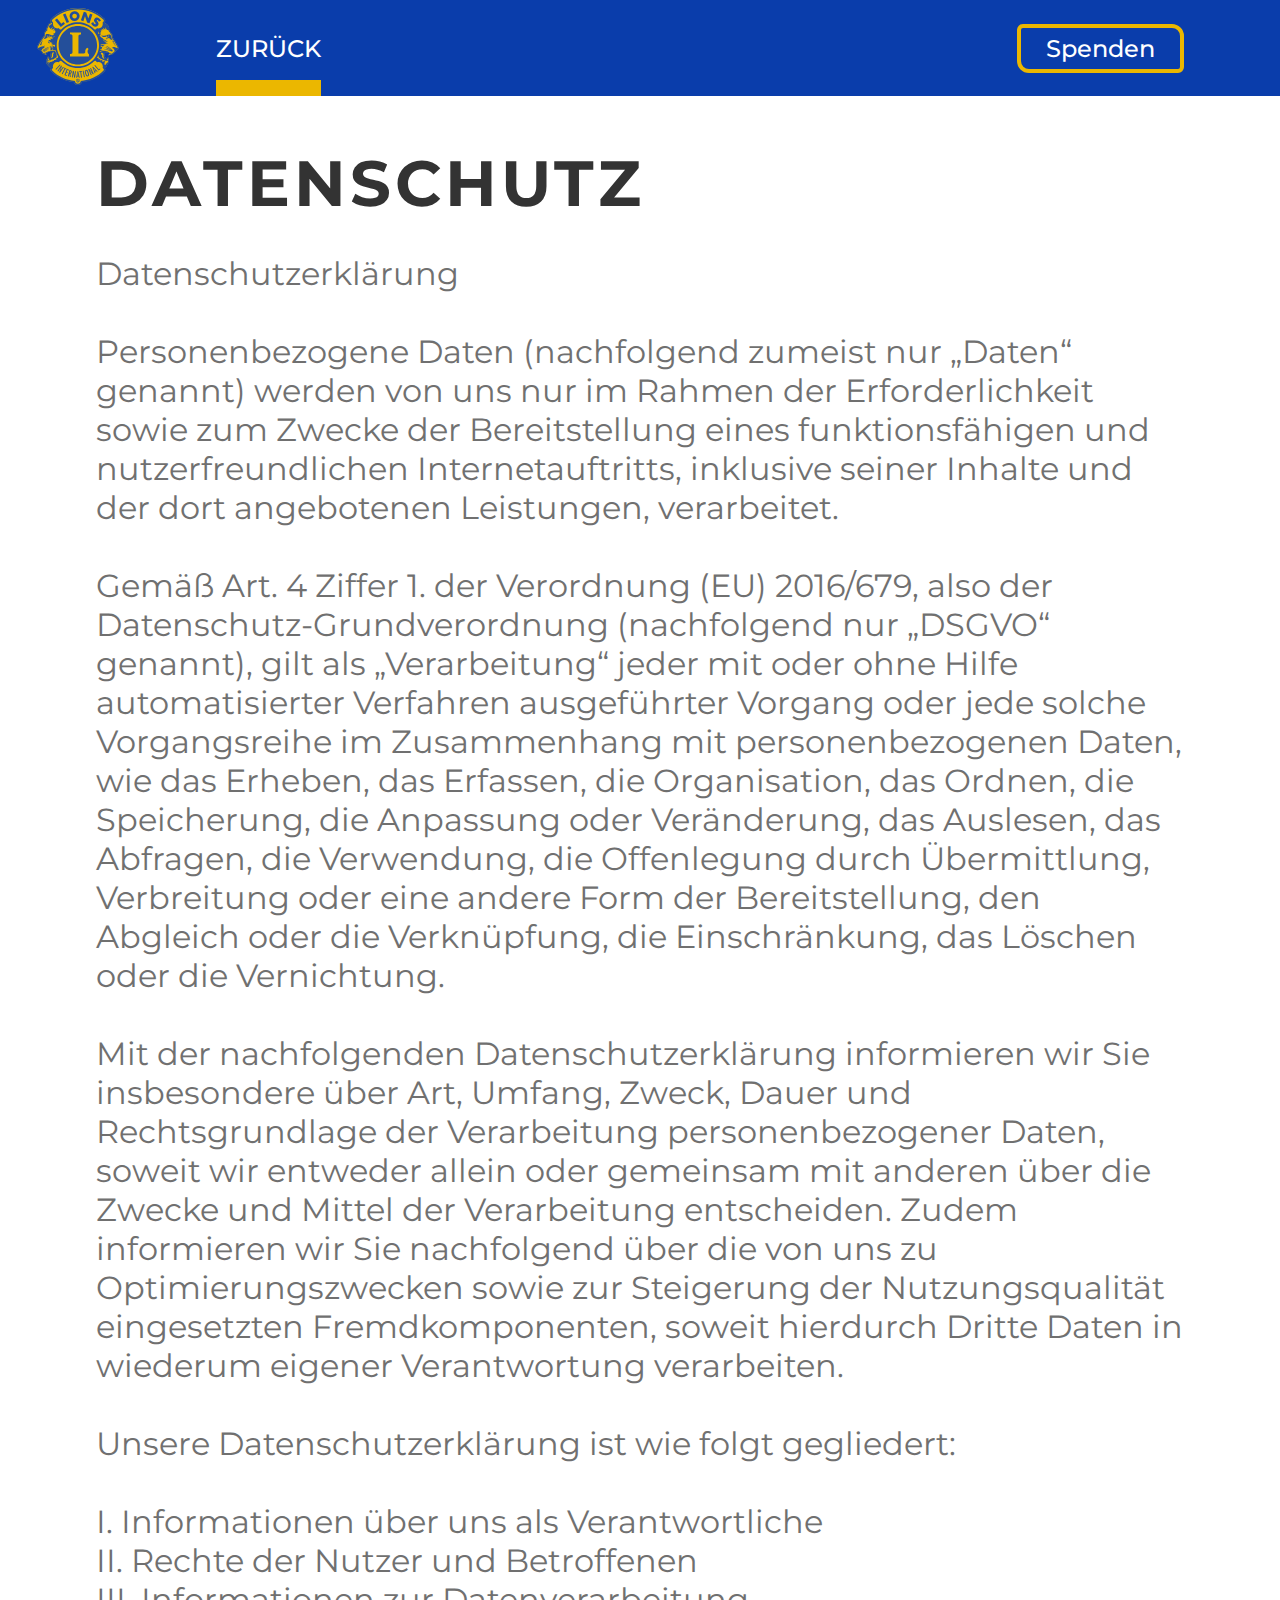
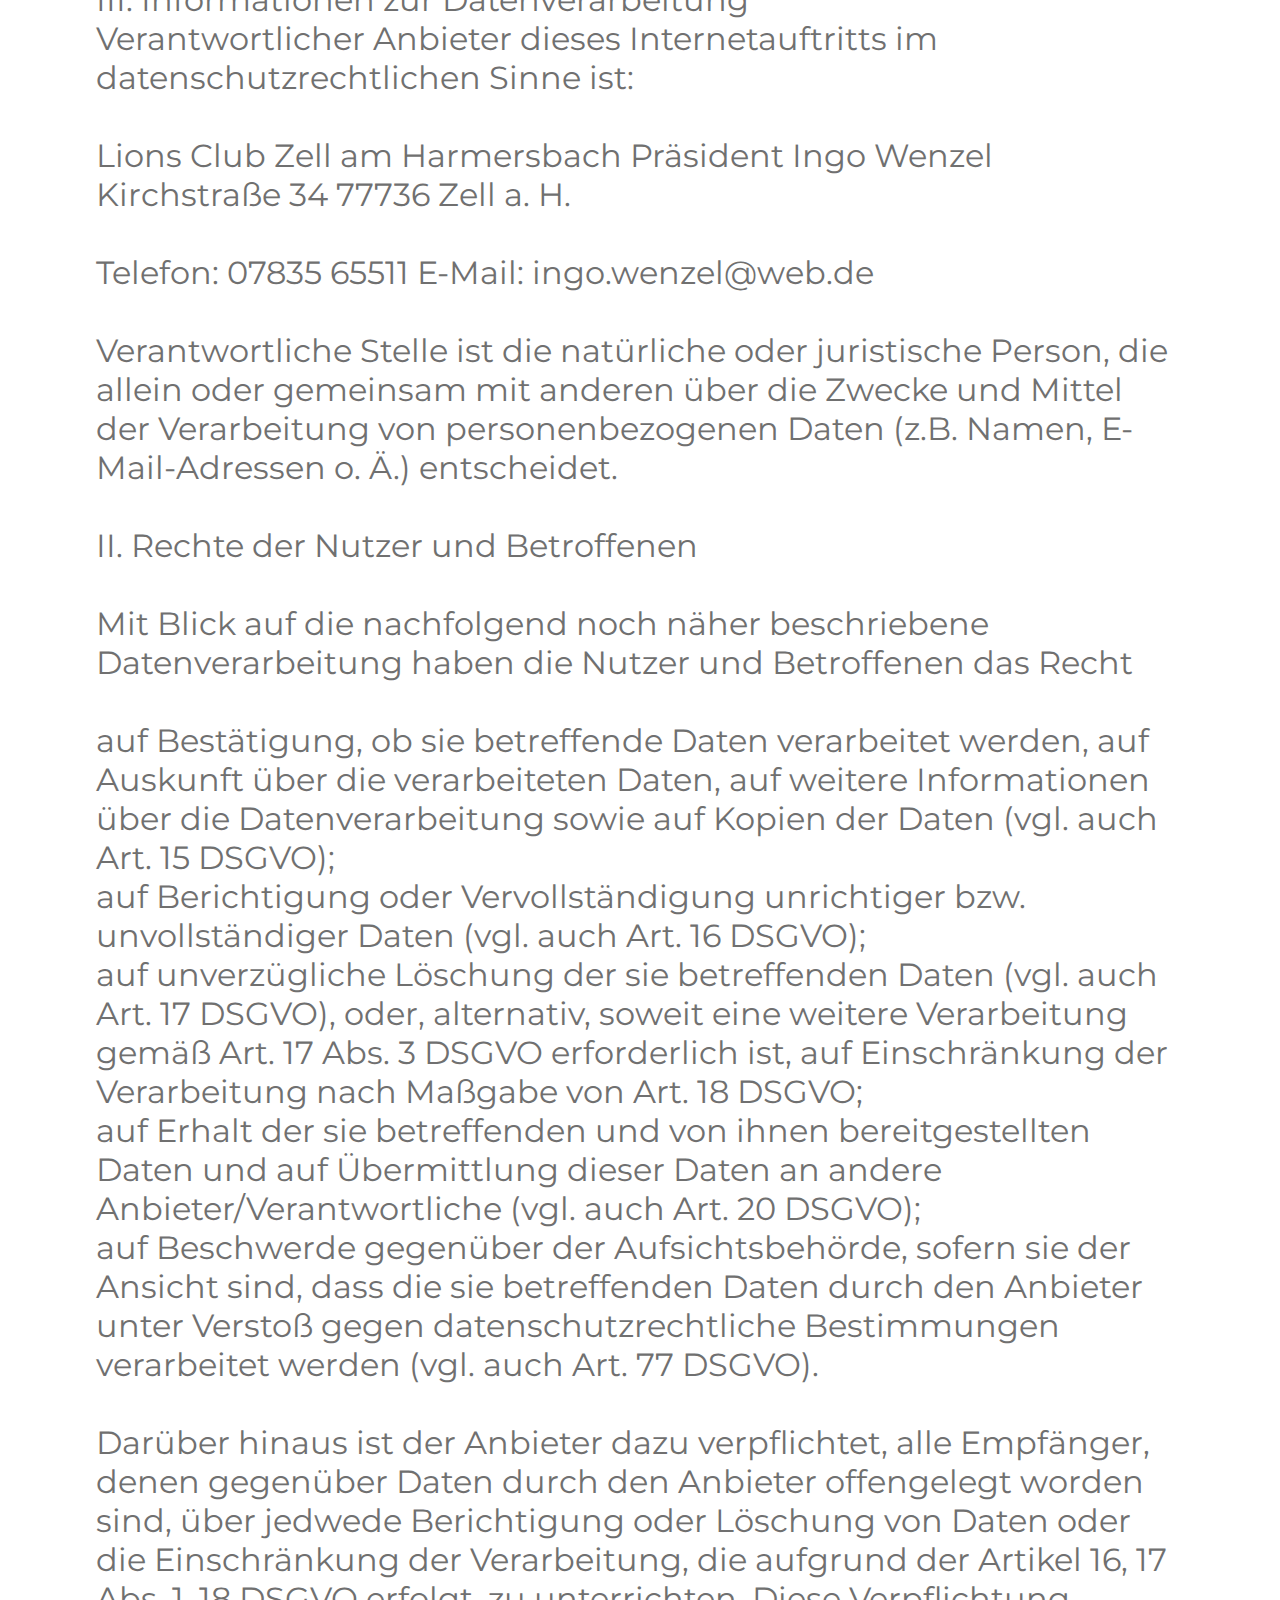
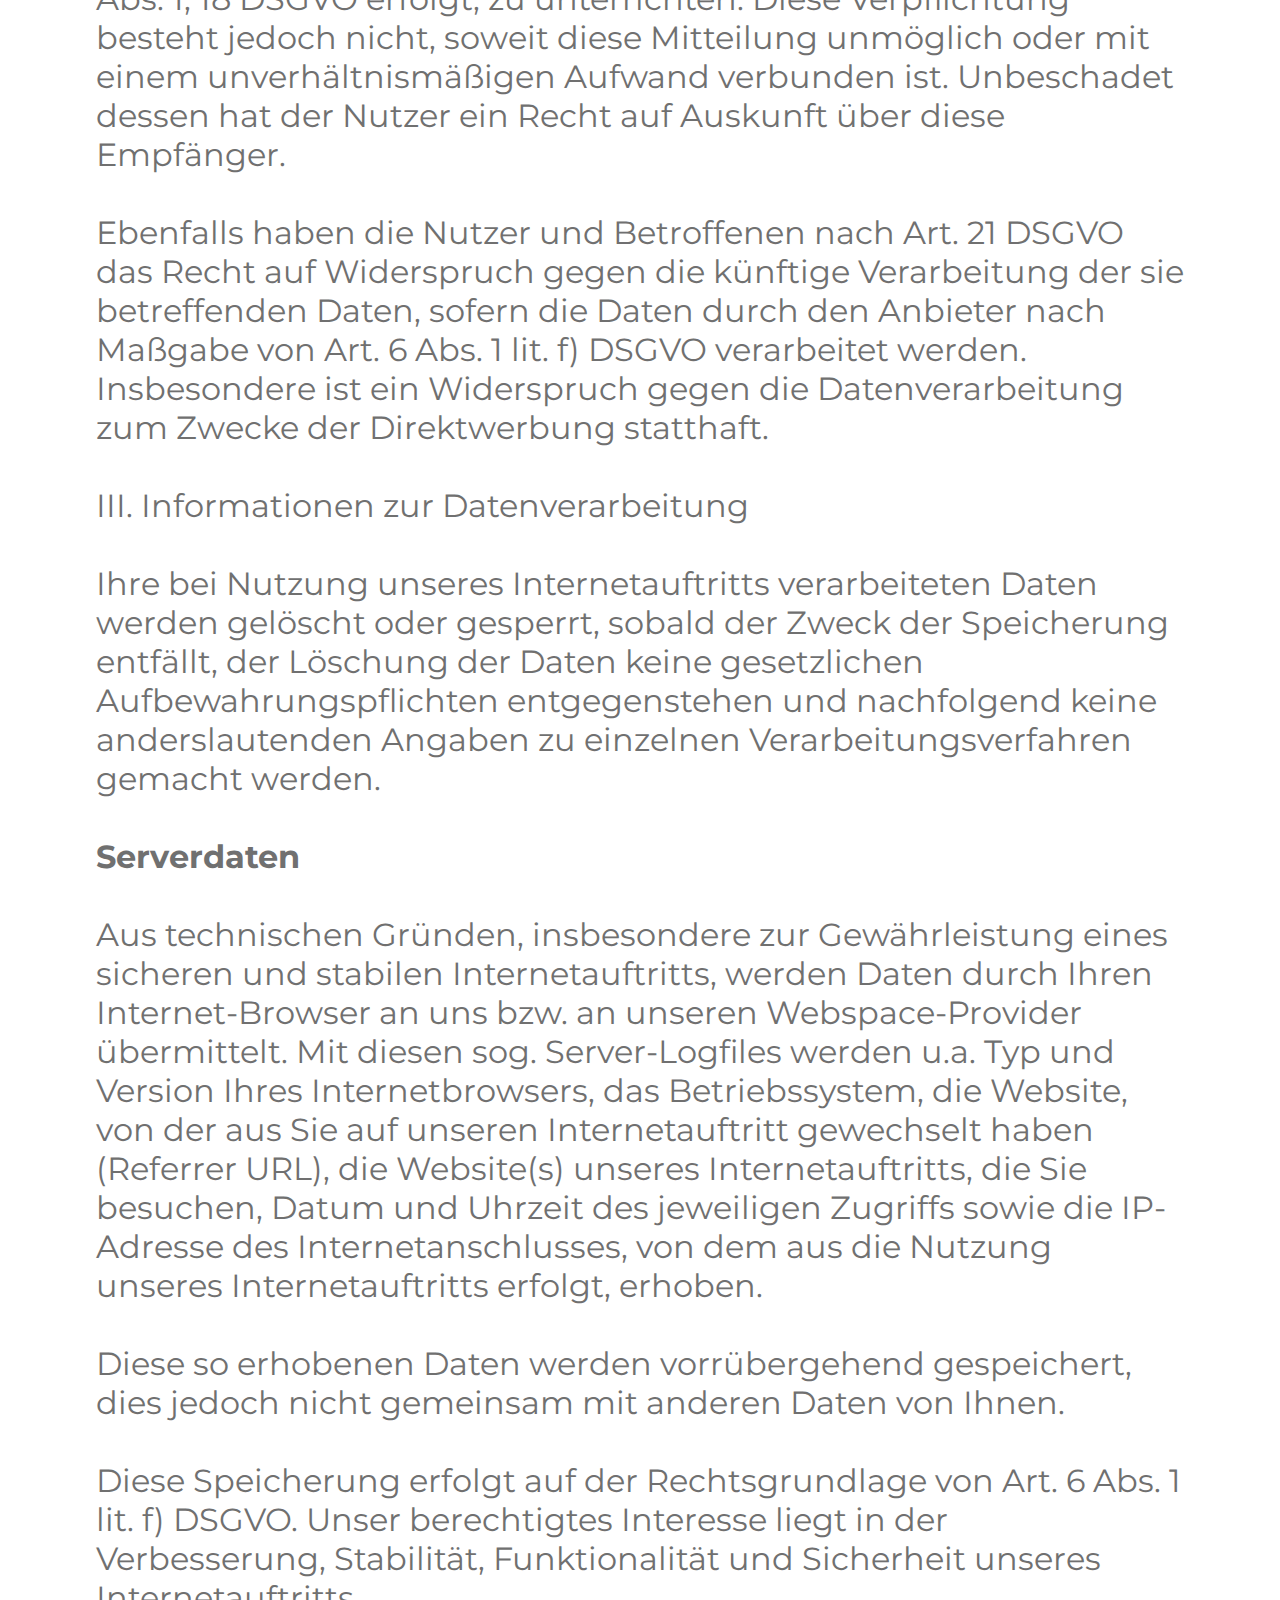
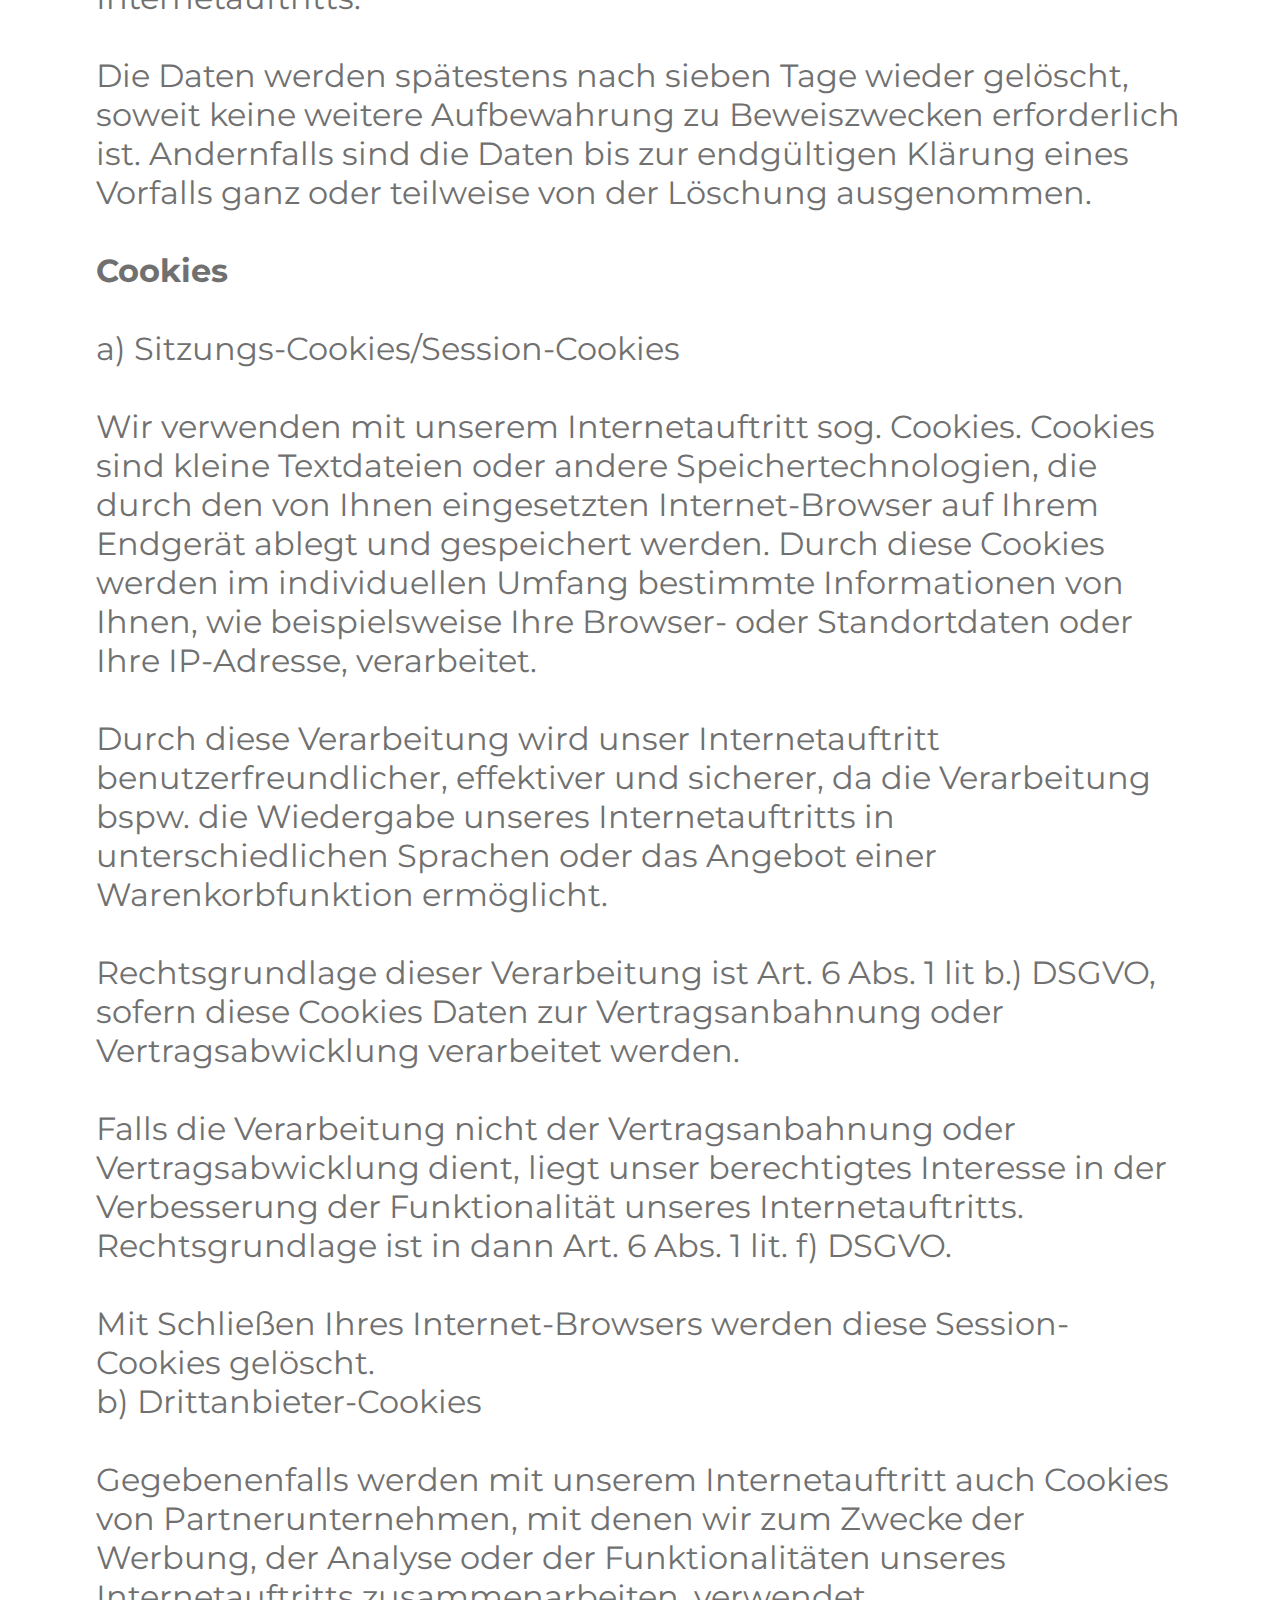
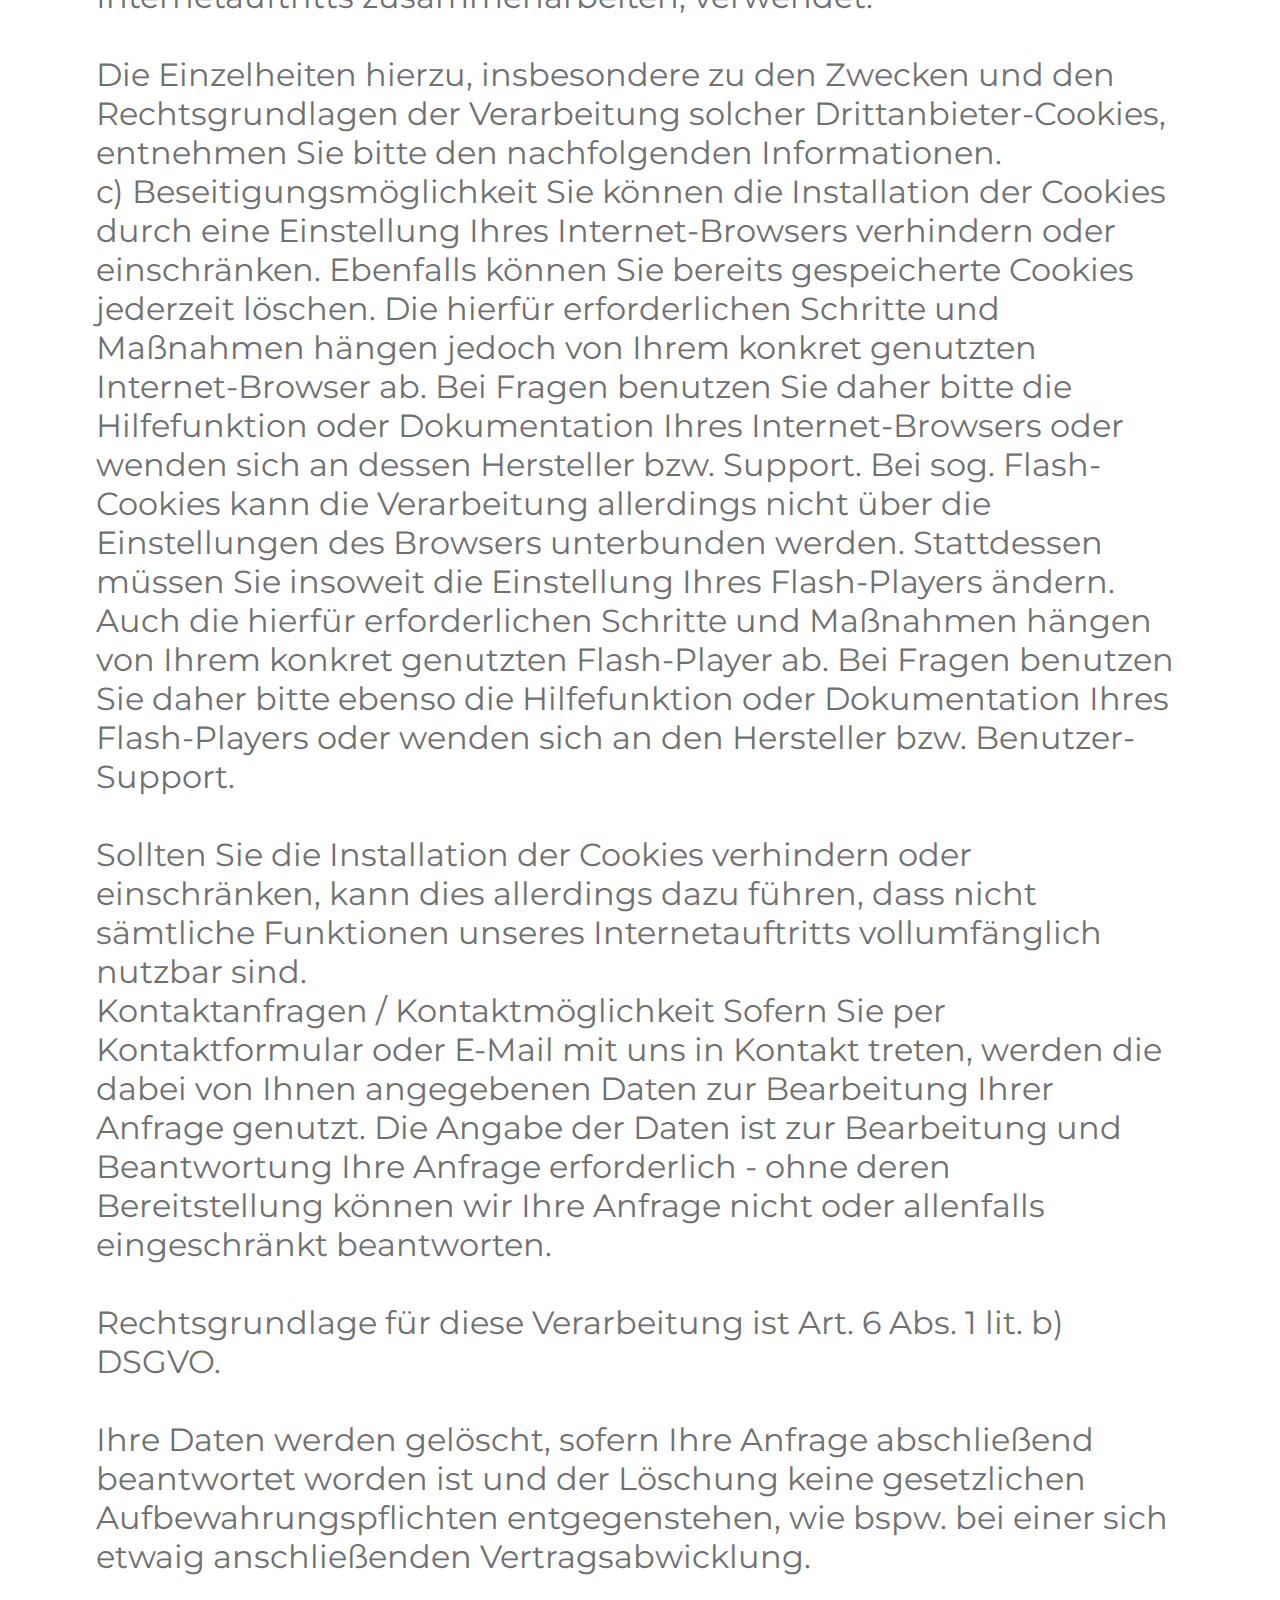
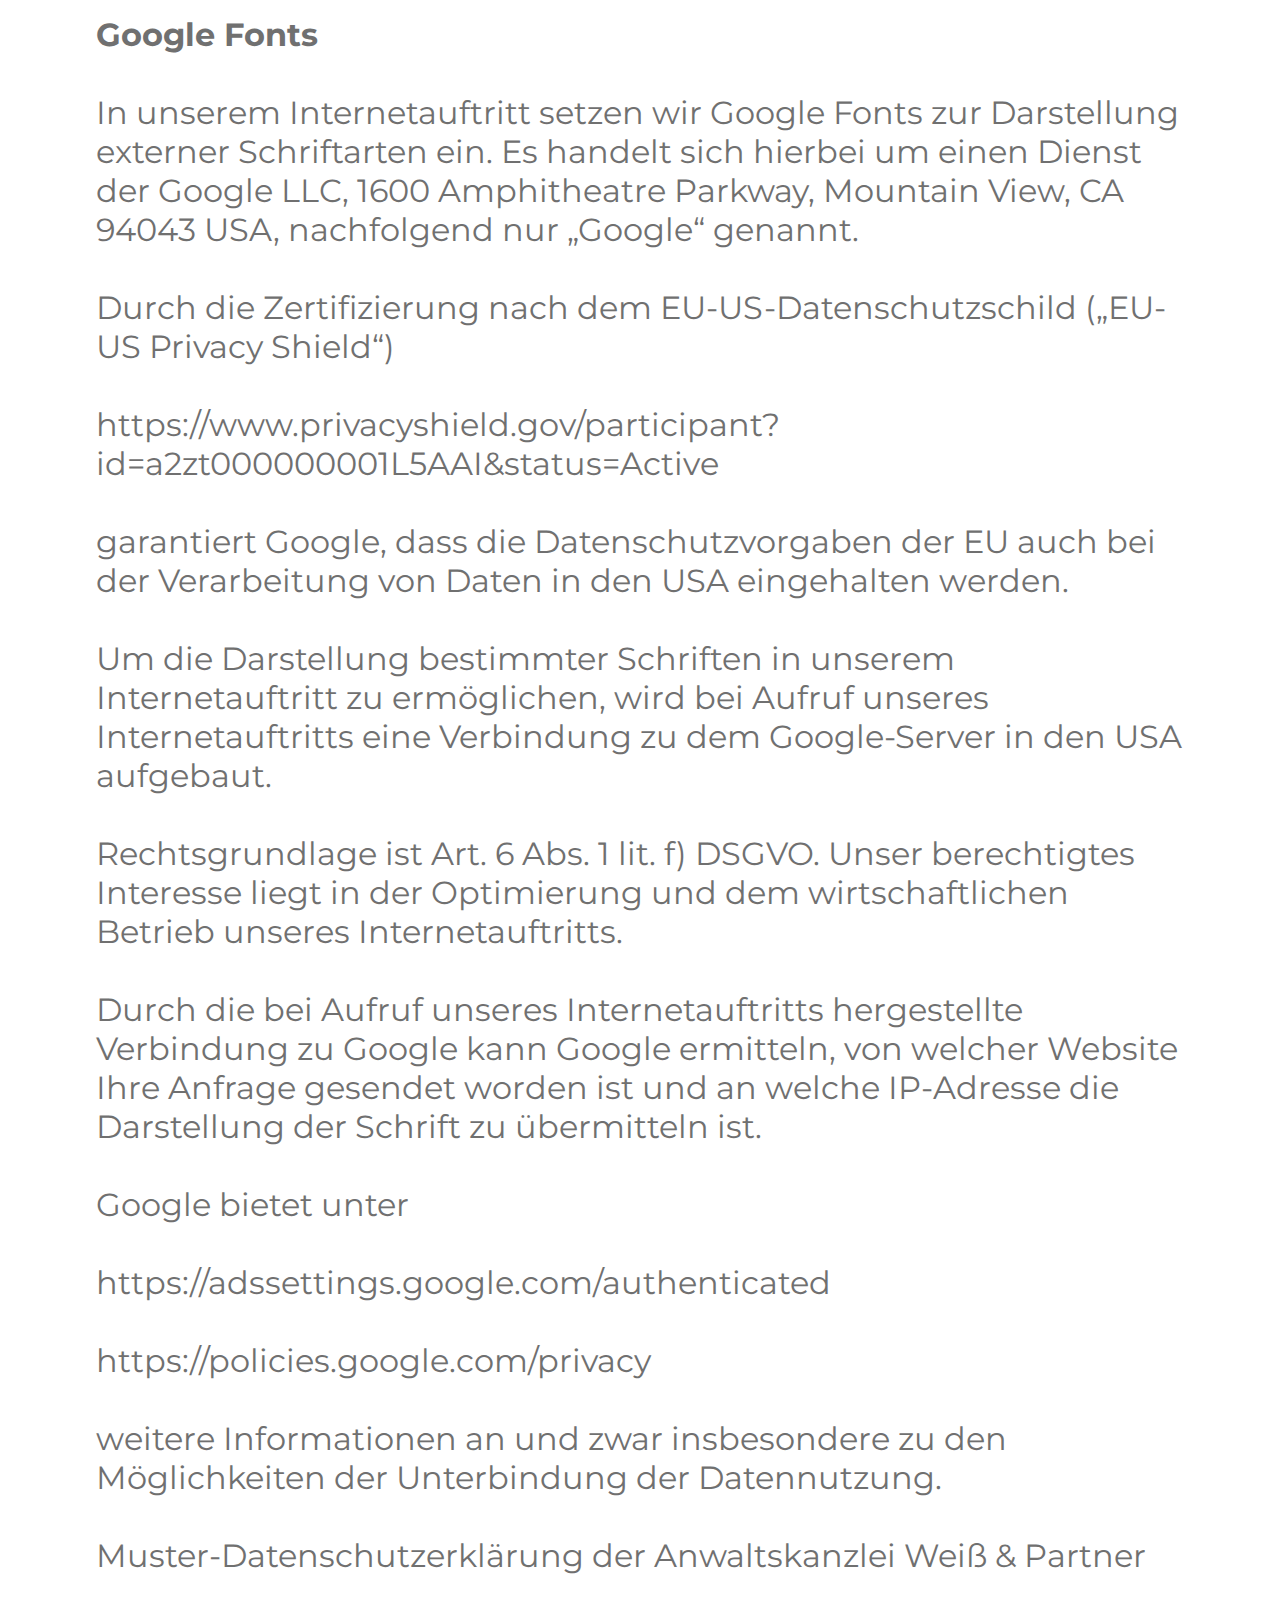
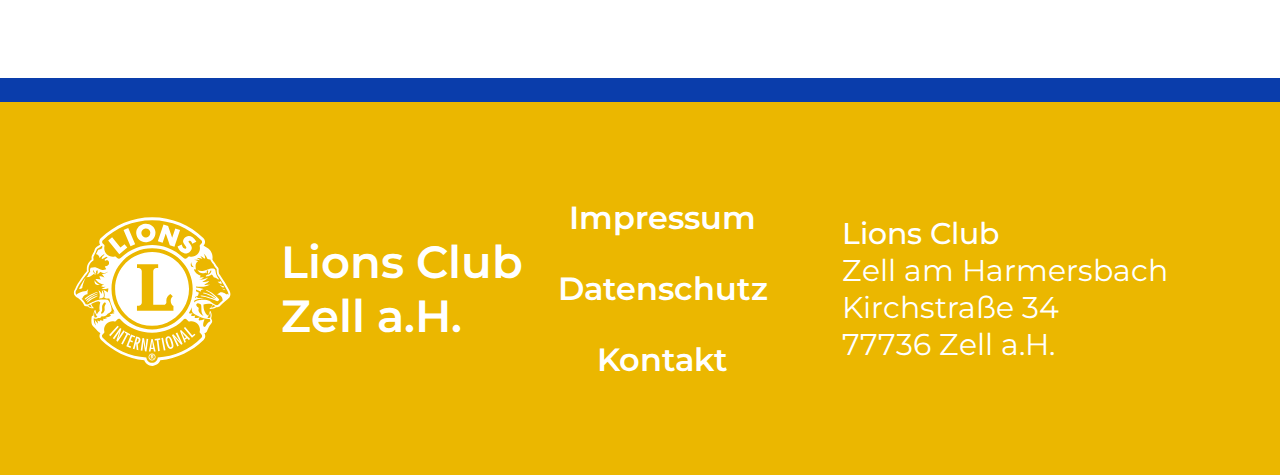
==== datenschutz.html @ 6a43a48b "Add files via upload" ====
<!DOCTYPE html>
<html lang="de">
<head>
    <meta charset="UTF-8">
    <meta http-equiv="X-UA-Compatible" content="IE=edge">
    <meta name="viewport" content="width=device-width, initial-scale=1.0">
    <meta name="description" content="Inhalt der Seite"/>
    <meta name="keywords" content="Stichwort 1, Stichwort 2, Stichwort 3"/>
    <meta name="robots" content="index"/>
    <meta name="robots" content="follow"/>
    <meta name="author" content="Maik Gebele"/>
    <link rel="preconnect" href="https://fonts.googleapis.com">
    <link rel="preconnect" href="https://fonts.gstatic.com" crossorigin>
    <link href="https://fonts.googleapis.com/css2?family=Montserrat:ital,wght@0,100;0,200;0,300;0,400;0,500;0,600;0,700;0,800;0,900;1,100;1,200;1,300;1,400;1,500;1,600;1,700;1,800;1,900&display=swap" rel="stylesheet">
    <title>Lions Club Zell a.H</title>
    <link rel="stylesheet" href="css/style.css">
    <script src="https://ajax.googleapis.com/ajax/libs/jquery/3.6.0/jquery.min.js"></script>
</head>
<body>
    <section>
        <header class="bg_nav">
            <nav class="container navigation">
                <div class="flex_menu" id="mainNav">
                <a class="logo" href="/index.html">
                    <img src="img/lionlogo_2c.svg" alt='Logo "Lionsclub"'>
                </a>
                <a class="nav_main first-nav active" id="eins" href="/index.html">Zurück</a>
                </div>
                <div class="flex_menu">
                <a class="nav_aside" href="/spenden.html">Spenden</a>
                </div>       
            </nav>
    </header>
    <div class="c-mover"></div>
    <main>
        <div class="content-container">
            <h1 class="content_heading-out">Datenschutz</h1>
            <p class="content_text-out">
                Datenschutzerklärung<br><br>

                Personenbezogene Daten (nachfolgend zumeist nur „Daten“ genannt) werden von uns nur im Rahmen der Erforderlichkeit sowie zum Zwecke der Bereitstellung eines funktionsfähigen und nutzerfreundlichen Internetauftritts, inklusive seiner Inhalte und der dort angebotenen Leistungen, verarbeitet.<br><br>
                
                Gemäß Art. 4 Ziffer 1. der Verordnung (EU) 2016/679, also der Datenschutz-Grundverordnung (nachfolgend nur „DSGVO“ genannt), gilt als „Verarbeitung“ jeder mit oder ohne Hilfe automatisierter Verfahren ausgeführter Vorgang oder jede solche Vorgangsreihe im Zusammenhang mit personenbezogenen Daten, wie das Erheben, das Erfassen, die Organisation, das Ordnen, die Speicherung, die Anpassung oder Veränderung, das Auslesen, das Abfragen, die Verwendung, die Offenlegung durch Übermittlung, Verbreitung oder eine andere Form der Bereitstellung, den Abgleich oder die Verknüpfung, die Einschränkung, das Löschen oder die Vernichtung.<br><br>
                
                Mit der nachfolgenden Datenschutzerklärung informieren wir Sie insbesondere über Art, Umfang, Zweck, Dauer und Rechtsgrundlage der Verarbeitung personenbezogener Daten, soweit wir entweder allein oder gemeinsam mit anderen über die Zwecke und Mittel der Verarbeitung entscheiden. Zudem informieren wir Sie nachfolgend über die von uns zu Optimierungszwecken sowie zur Steigerung der Nutzungsqualität eingesetzten Fremdkomponenten, soweit hierdurch Dritte Daten in wiederum eigener Verantwortung verarbeiten.<br><br>
                
                Unsere Datenschutzerklärung ist wie folgt gegliedert:<br><br>
                
                I. Informationen über uns als Verantwortliche<br>
                II. Rechte der Nutzer und Betroffenen<br>
                III. Informationen zur Datenverarbeitung<br>
                
                Verantwortlicher Anbieter dieses Internetauftritts im datenschutzrechtlichen Sinne ist:<br><br>
                
                Lions Club Zell am Harmersbach
                Präsident Ingo Wenzel
                Kirchstraße 34
                77736 Zell a. H.<br><br>
                
                Telefon: 07835 65511
                E-Mail: ingo.wenzel@web.de<br><br>
                
                Verantwortliche Stelle ist die natürliche oder juristische Person, die allein oder gemeinsam mit anderen über die Zwecke und Mittel der Verarbeitung von personenbezogenen Daten (z.B. Namen, E-Mail-Adressen o. Ä.) entscheidet.<br><br>
                
                 
                II. Rechte der Nutzer und Betroffenen<br><br>
                
                Mit Blick auf die nachfolgend noch näher beschriebene Datenverarbeitung haben die Nutzer und Betroffenen das Recht<br><br>
                
                    auf Bestätigung, ob sie betreffende Daten verarbeitet werden, auf Auskunft über die verarbeiteten Daten, auf weitere Informationen über die Datenverarbeitung sowie auf Kopien der Daten (vgl. auch Art. 15 DSGVO);<br>
                    auf Berichtigung oder Vervollständigung unrichtiger bzw. unvollständiger Daten (vgl. auch Art. 16 DSGVO);<br>
                    auf unverzügliche Löschung der sie betreffenden Daten (vgl. auch Art. 17 DSGVO), oder, alternativ, soweit eine weitere Verarbeitung gemäß Art. 17 Abs. 3 DSGVO erforderlich ist, auf Einschränkung der Verarbeitung nach Maßgabe von Art. 18 DSGVO;<br>
                    auf Erhalt der sie betreffenden und von ihnen bereitgestellten Daten und auf Übermittlung dieser Daten an andere Anbieter/Verantwortliche (vgl. auch Art. 20 DSGVO);<br>
                    auf Beschwerde gegenüber der Aufsichtsbehörde, sofern sie der Ansicht sind, dass die sie betreffenden Daten durch den Anbieter unter Verstoß gegen datenschutzrechtliche Bestimmungen verarbeitet werden (vgl. auch Art. 77 DSGVO).<br><br>
                
                Darüber hinaus ist der Anbieter dazu verpflichtet, alle Empfänger, denen gegenüber Daten durch den Anbieter offengelegt worden sind, über jedwede Berichtigung oder Löschung von Daten oder die Einschränkung der Verarbeitung, die aufgrund der Artikel 16, 17 Abs. 1, 18 DSGVO erfolgt, zu unterrichten. Diese Verpflichtung besteht jedoch nicht, soweit diese Mitteilung unmöglich oder mit einem unverhältnismäßigen Aufwand verbunden ist. Unbeschadet dessen hat der Nutzer ein Recht auf Auskunft über diese Empfänger.<br><br>
                
                Ebenfalls haben die Nutzer und Betroffenen nach Art. 21 DSGVO das Recht auf Widerspruch gegen die künftige Verarbeitung der sie betreffenden Daten, sofern die Daten durch den Anbieter nach Maßgabe von Art. 6 Abs. 1 lit. f) DSGVO verarbeitet werden. Insbesondere ist ein Widerspruch gegen die Datenverarbeitung zum Zwecke der Direktwerbung statthaft.<br><br>
                III. Informationen zur Datenverarbeitung<br><br>
                
                Ihre bei Nutzung unseres Internetauftritts verarbeiteten Daten werden gelöscht oder gesperrt, sobald der Zweck der Speicherung entfällt, der Löschung der Daten keine gesetzlichen Aufbewahrungspflichten entgegenstehen und nachfolgend keine anderslautenden Angaben zu einzelnen Verarbeitungsverfahren gemacht werden.<br><br>
                
                <b>Serverdaten</b><br><br>
                
                Aus technischen Gründen, insbesondere zur Gewährleistung eines sicheren und stabilen Internetauftritts, werden Daten durch Ihren Internet-Browser an uns bzw. an unseren Webspace-Provider übermittelt. Mit diesen sog. Server-Logfiles werden u.a. Typ und Version Ihres Internetbrowsers, das Betriebssystem, die Website, von der aus Sie auf unseren Internetauftritt gewechselt haben (Referrer URL), die Website(s) unseres Internetauftritts, die Sie besuchen, Datum und Uhrzeit des jeweiligen Zugriffs sowie die IP-Adresse des Internetanschlusses, von dem aus die Nutzung unseres Internetauftritts erfolgt, erhoben.<br><br>
                
                Diese so erhobenen Daten werden vorrübergehend gespeichert, dies jedoch nicht gemeinsam mit anderen Daten von Ihnen.<br><br>
                
                Diese Speicherung erfolgt auf der Rechtsgrundlage von Art. 6 Abs. 1 lit. f) DSGVO. Unser berechtigtes Interesse liegt in der Verbesserung, Stabilität, Funktionalität und Sicherheit unseres Internetauftritts.<br><br>
                
                Die Daten werden spätestens nach sieben Tage wieder gelöscht, soweit keine weitere Aufbewahrung zu Beweiszwecken erforderlich ist. Andernfalls sind die Daten bis zur endgültigen Klärung eines Vorfalls ganz oder teilweise von der Löschung ausgenommen.<br><br>
                
                <b>Cookies</b><br><br>

                a) Sitzungs-Cookies/Session-Cookies<br><br>
                
                Wir verwenden mit unserem Internetauftritt sog. Cookies. Cookies sind kleine Textdateien oder andere Speichertechnologien, die durch den von Ihnen eingesetzten Internet-Browser auf Ihrem Endgerät ablegt und gespeichert werden. Durch diese Cookies werden im individuellen Umfang bestimmte Informationen von Ihnen, wie beispielsweise Ihre Browser- oder Standortdaten oder Ihre IP-Adresse, verarbeitet.<br><br>
                
                Durch diese Verarbeitung wird unser Internetauftritt benutzerfreundlicher, effektiver und sicherer, da die Verarbeitung bspw. die Wiedergabe unseres Internetauftritts in unterschiedlichen Sprachen oder das Angebot einer Warenkorbfunktion ermöglicht.<br><br>
                
                Rechtsgrundlage dieser Verarbeitung ist Art. 6 Abs. 1 lit b.) DSGVO, sofern diese Cookies Daten zur Vertragsanbahnung oder Vertragsabwicklung verarbeitet werden.<br><br>
                
                Falls die Verarbeitung nicht der Vertragsanbahnung oder Vertragsabwicklung dient, liegt unser berechtigtes Interesse in der Verbesserung der Funktionalität unseres Internetauftritts. Rechtsgrundlage ist in dann Art. 6 Abs. 1 lit. f) DSGVO.<br><br>
                
                Mit Schließen Ihres Internet-Browsers werden diese Session-Cookies gelöscht.<br>
                b) Drittanbieter-Cookies<br><br>
                
                Gegebenenfalls werden mit unserem Internetauftritt auch Cookies von Partnerunternehmen, mit denen wir zum Zwecke der Werbung, der Analyse oder der Funktionalitäten unseres Internetauftritts zusammenarbeiten, verwendet.<br><br>
                
                Die Einzelheiten hierzu, insbesondere zu den Zwecken und den Rechtsgrundlagen der Verarbeitung solcher Drittanbieter-Cookies, entnehmen Sie bitte den nachfolgenden Informationen.<br>
                c) Beseitigungsmöglichkeit
                
                Sie können die Installation der Cookies durch eine Einstellung Ihres Internet-Browsers verhindern oder einschränken. Ebenfalls können Sie bereits gespeicherte Cookies jederzeit löschen. Die hierfür erforderlichen Schritte und Maßnahmen hängen jedoch von Ihrem konkret genutzten Internet-Browser ab. Bei Fragen benutzen Sie daher bitte die Hilfefunktion oder Dokumentation Ihres Internet-Browsers oder wenden sich an dessen Hersteller bzw. Support. Bei sog. Flash-Cookies kann die Verarbeitung allerdings nicht über die Einstellungen des Browsers unterbunden werden. Stattdessen müssen Sie insoweit die Einstellung Ihres Flash-Players ändern. Auch die hierfür erforderlichen Schritte und Maßnahmen hängen von Ihrem konkret genutzten Flash-Player ab. Bei Fragen benutzen Sie daher bitte ebenso die Hilfefunktion oder Dokumentation Ihres Flash-Players oder wenden sich an den Hersteller bzw. Benutzer-Support.<br><br>
                
                Sollten Sie die Installation der Cookies verhindern oder einschränken, kann dies allerdings dazu führen, dass nicht sämtliche Funktionen unseres Internetauftritts vollumfänglich nutzbar sind.<br>
                Kontaktanfragen / Kontaktmöglichkeit
                
                Sofern Sie per Kontaktformular oder E-Mail mit uns in Kontakt treten, werden die dabei von Ihnen angegebenen Daten zur Bearbeitung Ihrer Anfrage genutzt. Die Angabe der Daten ist zur Bearbeitung und Beantwortung Ihre Anfrage erforderlich - ohne deren Bereitstellung können wir Ihre Anfrage nicht oder allenfalls eingeschränkt beantworten.<br><br>
                
                Rechtsgrundlage für diese Verarbeitung ist Art. 6 Abs. 1 lit. b) DSGVO.<br><br>
                
                Ihre Daten werden gelöscht, sofern Ihre Anfrage abschließend beantwortet worden ist und der Löschung keine gesetzlichen Aufbewahrungspflichten entgegenstehen, wie bspw. bei einer sich etwaig anschließenden Vertragsabwicklung.<br><br>
                
                <b>Google Fonts</b><br><br>
                
                In unserem Internetauftritt setzen wir Google Fonts zur Darstellung externer Schriftarten ein. Es handelt sich hierbei um einen Dienst der Google LLC, 1600 Amphitheatre Parkway, Mountain View, CA 94043 USA, nachfolgend nur „Google“ genannt.<br><br>
                
                Durch die Zertifizierung nach dem EU-US-Datenschutzschild („EU-US Privacy Shield“)<br><br>
                
                https://www.privacyshield.gov/participant?id=a2zt000000001L5AAI&status=Active<br><br>
                
                garantiert Google, dass die Datenschutzvorgaben der EU auch bei der Verarbeitung von Daten in den USA eingehalten werden.<br><br>
                
                Um die Darstellung bestimmter Schriften in unserem Internetauftritt zu ermöglichen, wird bei Aufruf unseres Internetauftritts eine Verbindung zu dem Google-Server in den USA aufgebaut.<br><br>
                
                Rechtsgrundlage ist Art. 6 Abs. 1 lit. f) DSGVO. Unser berechtigtes Interesse liegt in der Optimierung und dem wirtschaftlichen Betrieb unseres Internetauftritts.<br><br>
                
                Durch die bei Aufruf unseres Internetauftritts hergestellte Verbindung zu Google kann Google ermitteln, von welcher Website Ihre Anfrage gesendet worden ist und an welche IP-Adresse die Darstellung der Schrift zu übermitteln ist.<br><br>
                
                Google bietet unter<br><br>
                
                https://adssettings.google.com/authenticated<br><br>
                
                https://policies.google.com/privacy<br><br>
                
                weitere Informationen an und zwar insbesondere zu den Möglichkeiten der Unterbindung der Datennutzung.<br><br>
                
                Muster-Datenschutzerklärung der Anwaltskanzlei Weiß & Partner<br><br>
            </p>
        </div>
    </main>
    <div class="blauerstrich"></div>
    <footer class="footer-bg">
        <div class="footer-Logo">
            <img src="img/lionlogo_weiß.svg" alt="lions-logo">
            <h3 class="footer-heading">Lions Club Zell a.H.</h3>
        </div>
        <div class="footer-link">
            <a class="footer-links" href="/impressum.html">Impressum</a>
            <a class="footer-links" href="#">Datenschutz</a>
            <a class="footer-links" href="/kontakt.html">Kontakt</a>
        </div>
        <div class="footer-adresse">
            <p>
            <span class="adr-bold">Lions Club</span><br>
            Zell am Harmersbach<br>
            Kirchstraße 34<br>
            77736 Zell a.H.
            </p>
        </div>
    </footer>
    </section>
    </section>
    <script src="js/main.js"></script>
</body>
</html>
---- css/style.css ----
:root{
    --lions-ueberschrift: #333333;
    --lions-text: #707070;
    --lions-blau: #0A3DAB;
    --lions-gelb: #EBB700;
    --lions-menu-nichtaktiv: #A1B7E5;
    --lions-weiß: #fff;
    --lions-hg-blau: #f2f6f9;
    --lions-blau-tr: #0a3dabd0;

    /*var(--clr-cname)*/
}
*, *::before, *::after {
    box-sizing: border-box;
}
body {
    margin: 0;
    font-family: "Segoe UI",Arial,Helvetica,sans-serif; 
    font-size: 1.3rem;
}
img{
    max-width: 100%;
    background-image: linear-gradient();
}
.logo img{
    width: 5.5rem;
    align-items: center;
    margin: 1rem 2rem;
}
.navigation{
  z-index: 100;
  display: flex;
  position: fixed;
  align-items: center;
  justify-content: space-between;
  background-color: var(--lions-blau) ;
  width: 100%;
  height: 6rem;
  font-family: 'Montserrat', sans-serif;
  font-size: 1.5rem;
}
.flex_menu{
  display: flex;
  align-items: center;
}
.navigation .nav_aside{
  margin-right: 6rem;
  border: solid 4px var(--lions-gelb);
  padding: 6px 25px;
  border-radius: 6px 12px;
  color: var(--lions-weiß);
  font-weight: 500;
}
.navigation .nav_aside:hover{
  background-color:var(--lions-gelb);
}
.navigation .nav_main{
  text-transform: uppercase;
  font-weight: 500;
  position: relative;
}
.navigation .nav_main:hover{
color: var(--lions-weiß);
}
.navigation a{
  text-decoration: none;
  color: var(--lions-menu-nichtaktiv);
  margin: 0;
  padding: 0;
}
.navigation .first-nav{
  margin-left: 4rem;
}
.flex_menu .menu{
  margin-left: 3rem;
}
.gelberstrich{
	background-color: var(--lions-gelb);
	width: 100%;
	height: 1.5rem;
  position: relative;
}
.blauerstrich{
	background-color: var(--lions-blau);
	width: 100%;
	height: 1.5rem;
  position: relative;

}
video, body{
	padding: 0;
	margin: 0;
}
.container-h{
	  position: relative;
    height: 0;
    padding-bottom: 56%;
    overflow: hidden;
}
.overlay {
	text-align: center;
	position: absolute;
	top: 50%;
	left: 50%;
	transform: translate(-50%, -50%);
}
.overlay h1{
  color: rgb(255, 255, 255);
	font-size: clamp(1rem, -0.875rem + 8.333vw, 6rem);
	font-family: 'Montserrat', sans-serif;
}
.aktuelles, .projekte, .ueberuns, .vorstand{
  background-color: var(--lions-hg-blau);
}
.content_heading{
  color: var(--lions-ueberschrift);
  text-align: center;
  font-size: 4rem;
  text-transform:uppercase;
  letter-spacing: 0.25rem;
  font-family: 'Montserrat', sans-serif;
}
.content_subheading{
  color: var(--lions-ueberschrift);
  text-align: center;
  font-size: 3rem;
  text-transform:uppercase;
  letter-spacing: 0.35rem;
  font-family: 'Montserrat', sans-serif;
}
.content_subheading{
  color: var(--lions-ueberschrift);
  text-align: center;
  font-size: 3rem;
  text-transform:uppercase;
  letter-spacing: 0.25rem;
}
.content_text{
  color: var(--lions-text);
  text-align: center;
  font-size: 2rem;
  margin: 2rem 14rem;
}
.content_text-ueberuns{
  color: var(--lions-text);
  font-size: 2rem;
  margin: 0 4rem 6rem 4rem;
}
.content-container{
  margin: 0 auto;
  padding: 2rem 0 2rem 0;
}
.artikel-weiss{
background-color: var(--lions-weiß);
position: relative;
}
.artikel-blau{
  position: relative;
}
.artikel-blau .artikel-sub-head{
  color: var(--lions-blau);
}
.artikel-container{
  margin: 0 auto;
  padding: 5rem;
}
.artikel-oberteil{
  display: flex;
  align-items: center;
}
.artikel-bild{
  margin-right: 4rem;
}
.artikel-bild img{
 max-width: 100%;
}
.artikel-ueberschrift{
  font-family: 'Montserrat', sans-serif;
}
.artikel-ueberschrift h1{
  color: var(--lions-ueberschrift);
  font-size: 3.2rem;
  font-weight: 600;
  margin-bottom: 0;
}
.artikel-sub-head{
  color: var(--lions-gelb);
  font-size: 2.2rem;
  font-weight: 600;
  margin-top: 0.25rem;
}
.artikel-content{
  color: var(--lions-text);
  font-size: 1.75rem;
  margin-bottom: 5rem;
}
.mitglied-weiss .vorstand-bild, .mitglied .vorstand-bild{
  width: 15%;
  margin-bottom: 3rem;
}
.mitglied, .mitglied-weiss{
  text-align: center;
  padding: 4rem 0;
}
.mitglied-weiss{
  background-color: var(--lions-weiß);
}
.mitglied-weiss h2{
color: var(--lions-gelb);
font-size: 1.8em;
font-weight: 700;
margin: 0 0 4rem 0;
}
.mitglied h2{
  color: var(--lions-blau);
  font-size: 1.8em;
  font-weight: 700;
  margin: 0 0 4rem 0;
  }
.mitglied p, .mitglied-weiss p{
  color: var(--lions-text);
  font-size: 1.45em;
  font-weight: 500;
  margin: 0;
  }
.mitglied, .mitglied-weiss{
  font-family: 'Montserrat', sans-serif;
  }
.vorstand-clip{
  clip-path: circle(30% at 50% 45%);
}
.flex_menu .active {
  color: #fff;
}
.flex_menu .active::after {
  content: "";
  position: absolute;
  left: 0;
  bottom: 0;
  margin: -2.08rem 0rem;
  width: 100%;
  height: 1rem;
  background: #EBB700;
  animation: strich 0.4s ease-in-out;
}
@keyframes strich {
  to {
    transform: scaleX(1);
    transform-origin: left;
  }
  from {
    transform: scaleX(0);
    transform-origin: left;
  }
}
.footer-bg{
  background-color: var(--lions-gelb);
  display: flex;
  justify-content: space-between;
  align-content: center;
  padding: 4rem 0;
  font-family: 'Montserrat', sans-serif;
}
.footer-Logo{
  display: flex;
  margin-left: 4rem;
}
.footer-Logo img{
  max-width: 35%;
  align-self: center;
}
.footer-heading{
  color: var(--lions-weiß);
  font-size: 2.8rem;
  font-weight: 600;
  margin-left: 3rem;
  align-self: center;
}
.footer-links{
  text-align: center;
  display: block;
  align-self: center;
  text-decoration: none;
  color: var(--lions-weiß);
  margin:2rem 4rem 2rem 0;
  font-size: 2rem;
  font-weight: 600;
  transition: 0.25s;
}
.footer-link a:hover{
	color: #104CCC;
	transition: 0.25s;
}
.footer-adresse{
  align-self: center;
  margin-right: 7rem;
  color: var(--lions-weiß);
  font-weight: 400;
  font-size: 1.9rem;
}
.adr-bold{
  font-weight: 500;
}
.ziele-bg{
  background-color: var(--lions-weiß);
  box-shadow: 8px 8px 35px #00000040;
  margin: 3rem 6rem 6rem 6rem;
  border-radius: 22px;
}
.ziele-content{
  color: var(--lions-text);
  font-size: 1.8rem;
  padding: 2.5rem 10rem 2.5rem 6rem;
  font-family: 'Montserrat', sans-serif;
  font-weight: 500;
}
.ziele-content span{
  color: var(--lions-blau);
  text-transform: uppercase;
  font-weight: 600;
}
.gestaltungsele-gelb-ziele{
  position: absolute;
  background-color: var(--lions-gelb);
  height: 12rem;
  width: 1rem;
  border: solid 1rem var(--lions-gelb);
  border-radius: 0 0 2.5rem 0;
  left: 5rem;
}
.ziele-wrap{
  display: flex;
  align-items: center;
}
.ziele-punkt{
  color: var(--lions-gelb);
  padding-right: 2rem;
  font-size: 2.5rem;
}
#h-blau,#b-blau,
#gelb{
transition: all 1s ease-in-out;
}
#h-blau{
  transform: translate(-100%);
}
.flex-l:hover #b-blau{
transform: translate(15%);
}
.flex-l:hover #gelb{
  transform: translate(55%);
  opacity: 0;
}
.flex-l:hover #h-blau{
  transform: translate(95%);
  transform: rotate(90);
  opacity: 0.9;
}
.ueberregional-container{
  display: flex;
  justify-content: space-evenly;
}
.gestaltungsele-gelb{
  position: absolute;
  background-color: var(--lions-gelb);
  height: 10.5rem;
  width: 0.85rem;
  border: solid 0.85rem var(--lions-gelb);
  border-radius: 0 0 4rem 0;
  margin: -3rem -4rem;
}
.gestaltungsele-blau{
  position: absolute;
  background-color: var(--lions-blau);
  height: 10.5rem;
  width: 0.85rem;
  border: solid 0.85rem var(--lions-blau);
  border-radius: 0 0 4rem 0;
  margin: -3rem -4rem;
}
.urh-container{
  background-color: var(--lions-weiß);
  box-shadow: 8px 8px 35px #00000040;
  border-radius: 0.2rem;
  margin: 3rem;
  padding: 3rem;
  width: 40%;
}
.urh-container h3{
  font-family: 'Montserrat', sans-serif;
  margin-top: 0;
  font-size: 2rem;
}
.urh-container p{
  color: var(--lions-text);
}
.urh-container a{
  text-decoration: none;
  color: var(--lions-blau);
  font-family: 'Montserrat', sans-serif;
  font-weight: 500;
  font-size: 1.2rem;
  position: relative;
}
.urh-container a::after {
  content: "";
  position: absolute;
  left: 0;
  bottom: -0.25rem;
  width: 100%;
  height: 0.2rem;
  background: currentColor;
  -webkit-transform: scaleX(0.35);
          transform: scaleX(0.35);
  -webkit-transform-origin: left;
          transform-origin: left;
  transition: -webkit-transform 400ms ease-in-out;
  transition: transform 400ms ease-in-out;
  transition: transform 400ms ease-in-out, -webkit-transform 400ms ease-in-out;
}

.urh-container a:hover::after {
  -webkit-transform: scaleX(1);
          transform: scaleX(1);
  -webkit-transform-origin: left;
          transform-origin: left;
}
.c-mover{
  padding-top: 5rem;
}
.content_heading-out{
  color: var(--lions-ueberschrift);
  font-size: 4rem;
  text-transform: uppercase;
  letter-spacing: 0.25rem;
  margin: 2rem 6rem;
  font-family: 'Montserrat', sans-serif;
}
.content_text-out{
  color: var(--lions-text);
  font-size: 2rem;
  margin: 2rem 6rem;
  font-family: 'Montserrat', sans-serif;
}
.kontakt-container{
  display: flex;
  align-items: center;
}
.kontakt-container p{
  margin: 1rem 0;
}
.copyright{
  margin-top: 5rem;
}
a #kontakt-img{
	width: 5rem;
	padding: 1rem;
	margin: 1rem;
}

#kontakt-img{
	transition: 0.8s;
}

#kontakt-img:hover{
	fill: var(--lions-blau);
	transition: 0.5s;
}
.spendenkonto{
  background-color: var(--lions-weiß);
  width: 50%;
  box-shadow: 8px 8px 35px #00000040;
  border-radius: 1rem;
  margin: 6rem auto;
}
.linie-spenden{
  background-color: var(--lions-gelb);
  height: 0.5rem;
}
.spendenkonto h2,.spendenkonto p,.spendenkonto h3{
  padding: 1rem;
  margin: 0;
}
.spendenkonto h2{
  font-family: 'Montserrat', sans-serif;
  text-transform: uppercase;
  letter-spacing: 0.15rem;
  color: var(--lions-blau);
  text-align: center;
}
.spendenkonto h3{
  margin-top: 1rem;
  font-family: 'Montserrat', sans-serif;
  font-size: 1.5rem;
  color: var(--lions-ueberschrift);
}
.inhalt-spenden{
  margin: 2rem 2rem;
}
.spendenkonto p{
  font-family: 'Montserrat', sans-serif;
  font-size: 1.45rem;
  color: var(--lions-text);
  margin-left: 1rem;
  padding: 2rem 2rem 4rem 1rem;
}
.content_text-spenden{
  color: var(--lions-text);
  text-align: center;
  font-size: 2rem;
  margin: 4rem 10rem 4rem 10rem;
}
.heading-investor{
  font-family: 'Montserrat', sans-serif;
  font-size: 3rem;
  text-align: center;
  color: var(--lions-ueberschrift);
  text-transform:uppercase;
  letter-spacing: 0.35rem;
}
.investoren-container{
  display: flex;
  justify-content:center;
}
.invest-bg{
    margin: 8rem auto;
    padding: 3rem 0;
    background-color: var(--lions-hg-blau);
}
.investor-wrap{
  background-color: var(--lions-blau);
  width: 18rem;
  height: 12.5rem;
  padding: 2rem;
  margin: 2rem;
  border-radius: 2rem;
  display: flex;
}
.investor-wrap a{
  width: 100%;
  padding-top: 0.75rem;
  align-self: center;
}
.investor{
  filter: brightness(0) invert(1);
  -webkit-filter: brightness(0) invert(1);
  -moz-filter: brightness(0) invert(1);
}
.investor:hover{
  filter: brightness(1) invert(0);
  -webkit-filter: brightness(1) invert(0);
  -moz-filter: brightness(1) invert(0);
}
.btn{
  width: 22rem;
  height: 5rem;
  border: solid var(--lions-blau) 0.2rem;
  border-radius: 0.4em;
  display: flex;
  justify-content: space-between;
  align-items: center;
}
.btn p{
  margin-left: 2rem ;
  font-family: 'Montserrat', sans-serif;
  font-weight: 600;
  color: var(--lions-blau);
  font-size: 2rem;
}
.btn-a{
  display: inline-block;
  text-decoration: none;
}
svg {
  cursor: pointer;
}

.dark1 {
  fill: var(--lions-gelb);
}
.dark2{
  fill: var(--lions-menu-nichtaktiv);
}
.lightGroup {
  fill: var(--lions-blau);
}
.dark1,
.light1,
.dark2 {
  transition: all 0.5s ease;
}
.dark2 {
  transform: translateX(-100%);
}
.btn-a:hover .light1 {
  transform: translateX(20%);
}
.btn-a:hover .dark1 {
  transform: translateX(40%);
  opacity: 0;
}
.btn-a:hover .dark2 {
  transform: translateX(0%);
}

/* für smooth scroll css */
/* :target:before {
  content: "";
  display: block;
  height: 120px;
  margin: -120px 0 0;
} */
.testomato{
  background-color: #0A3DAB;
  height: 100vh;
  display: flex;
  justify-content: center;
  align-items: center;
}
.testero{
  background-color: var(--lions-gelb);
  width: 80%;
  height: 80%;
}

/*test
*/
[id^=modal] {
  display: none;
  position: fixed;
  top: 0;
  left: 0;
}
[id^=modal]:target {
  display: block;
}
input[type=checkbox] {
  position: absolute;
  clip: rect(0 0 0 0);
}
.popup {
  width: 100%;
  height: 100%;
  z-index: 99999;
}
.popup__overlay {
  position: fixed;
  z-index: 1;
  display: block;
  top: 0;
  left: 0;
  height: 100%;
  width: 100%;
  background: var(--lions-blau-tr);
}
.popup__wrapper {
  position: fixed;
  z-index: 9;
  width: 80%;
  max-width: 1200px;
  top: 50%;
  left: 50%;
  transform: translate(-50%, -50%);
  border-radius: 8px;
  padding: 58px 32px 32px 32px;
  background: #fff;
}
.popup__close {
  position: absolute;
  top: 16px;
  right: 26px;
  text-decoration: none;
  width: 3rem;
  border: solid var(--lions-blau) 0.2rem;
  border-radius: 0.4em;
  font-family: 'Montserrat', sans-serif;
  font-weight: 600;
  color: var(--lions-blau);
  font-size: 2rem;
  text-align: center;
}
.popup__close:hover {
background-color: var(--lions-blau);
color: var(--lions-weiß);
}
.swiper {
  width: 100vw;
  height: 80vh;
}
.swiper-slide{
  background-color: #0A3DAB;
}
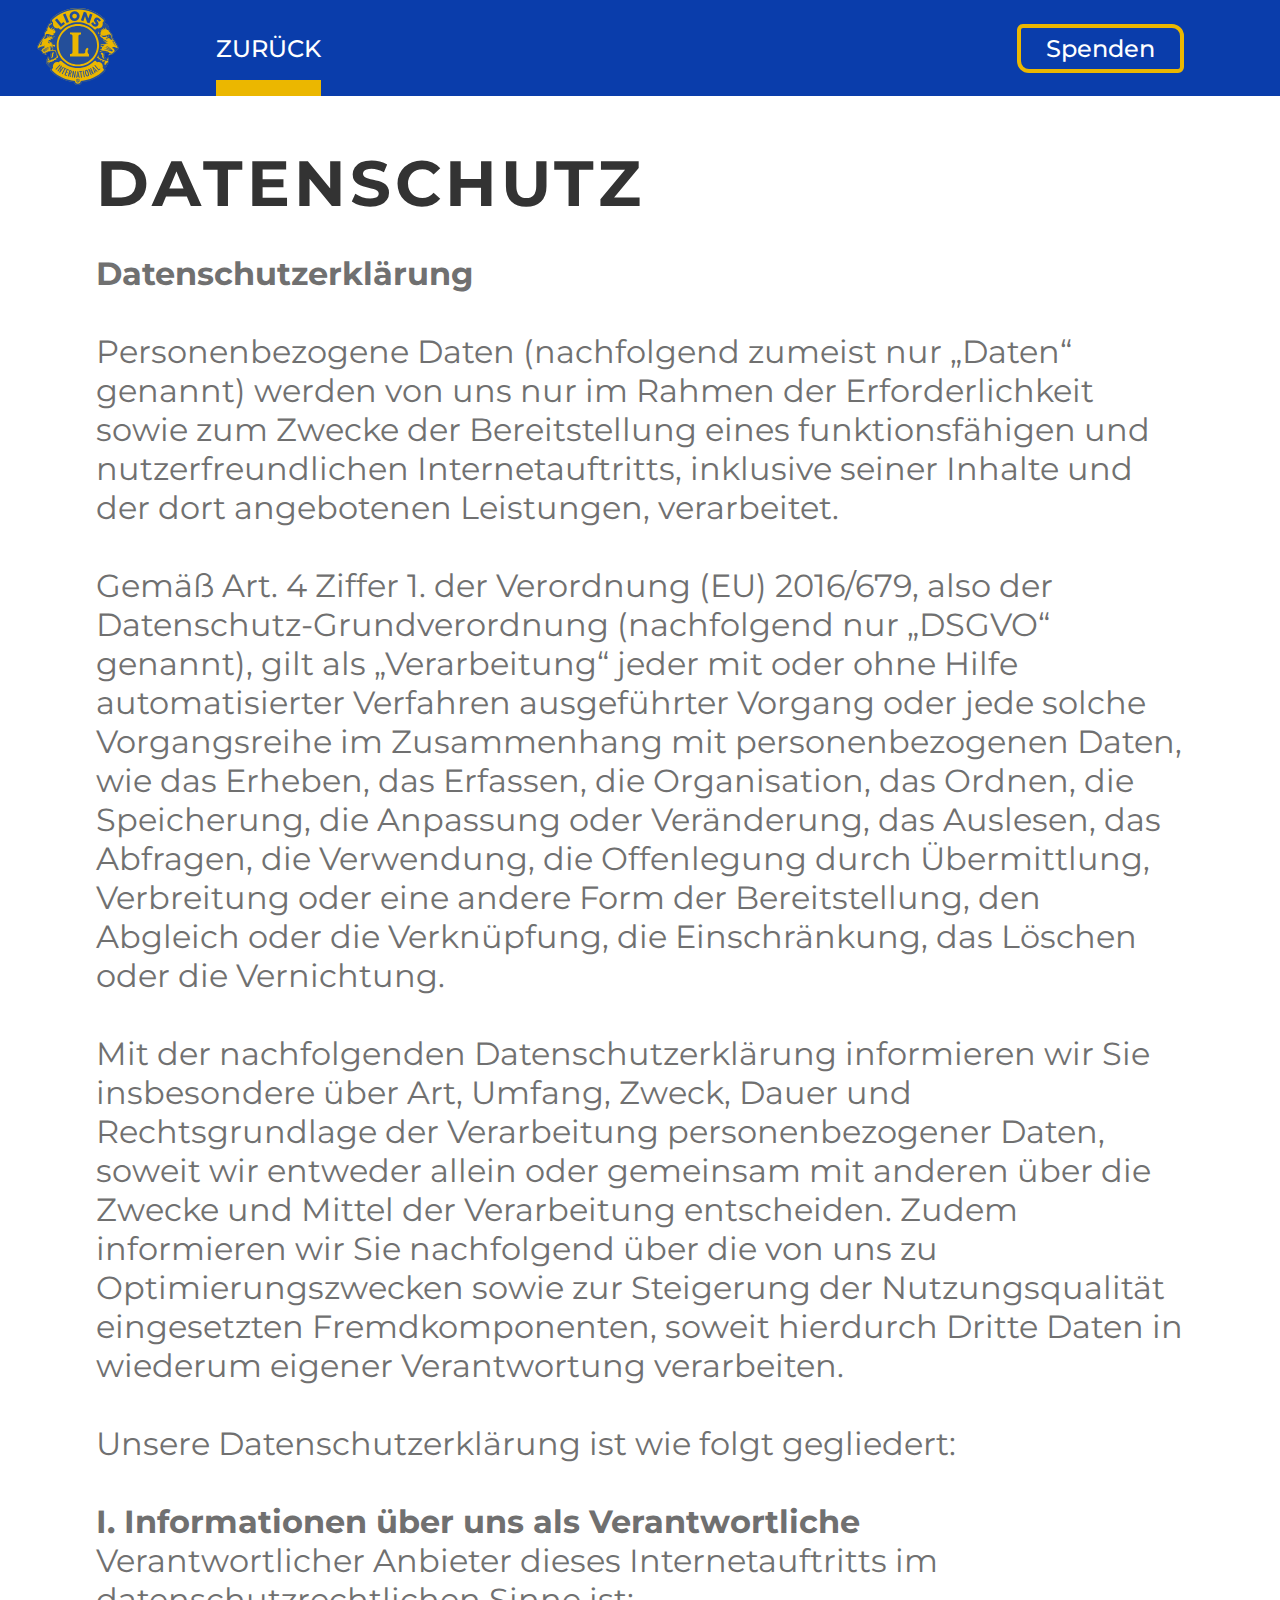
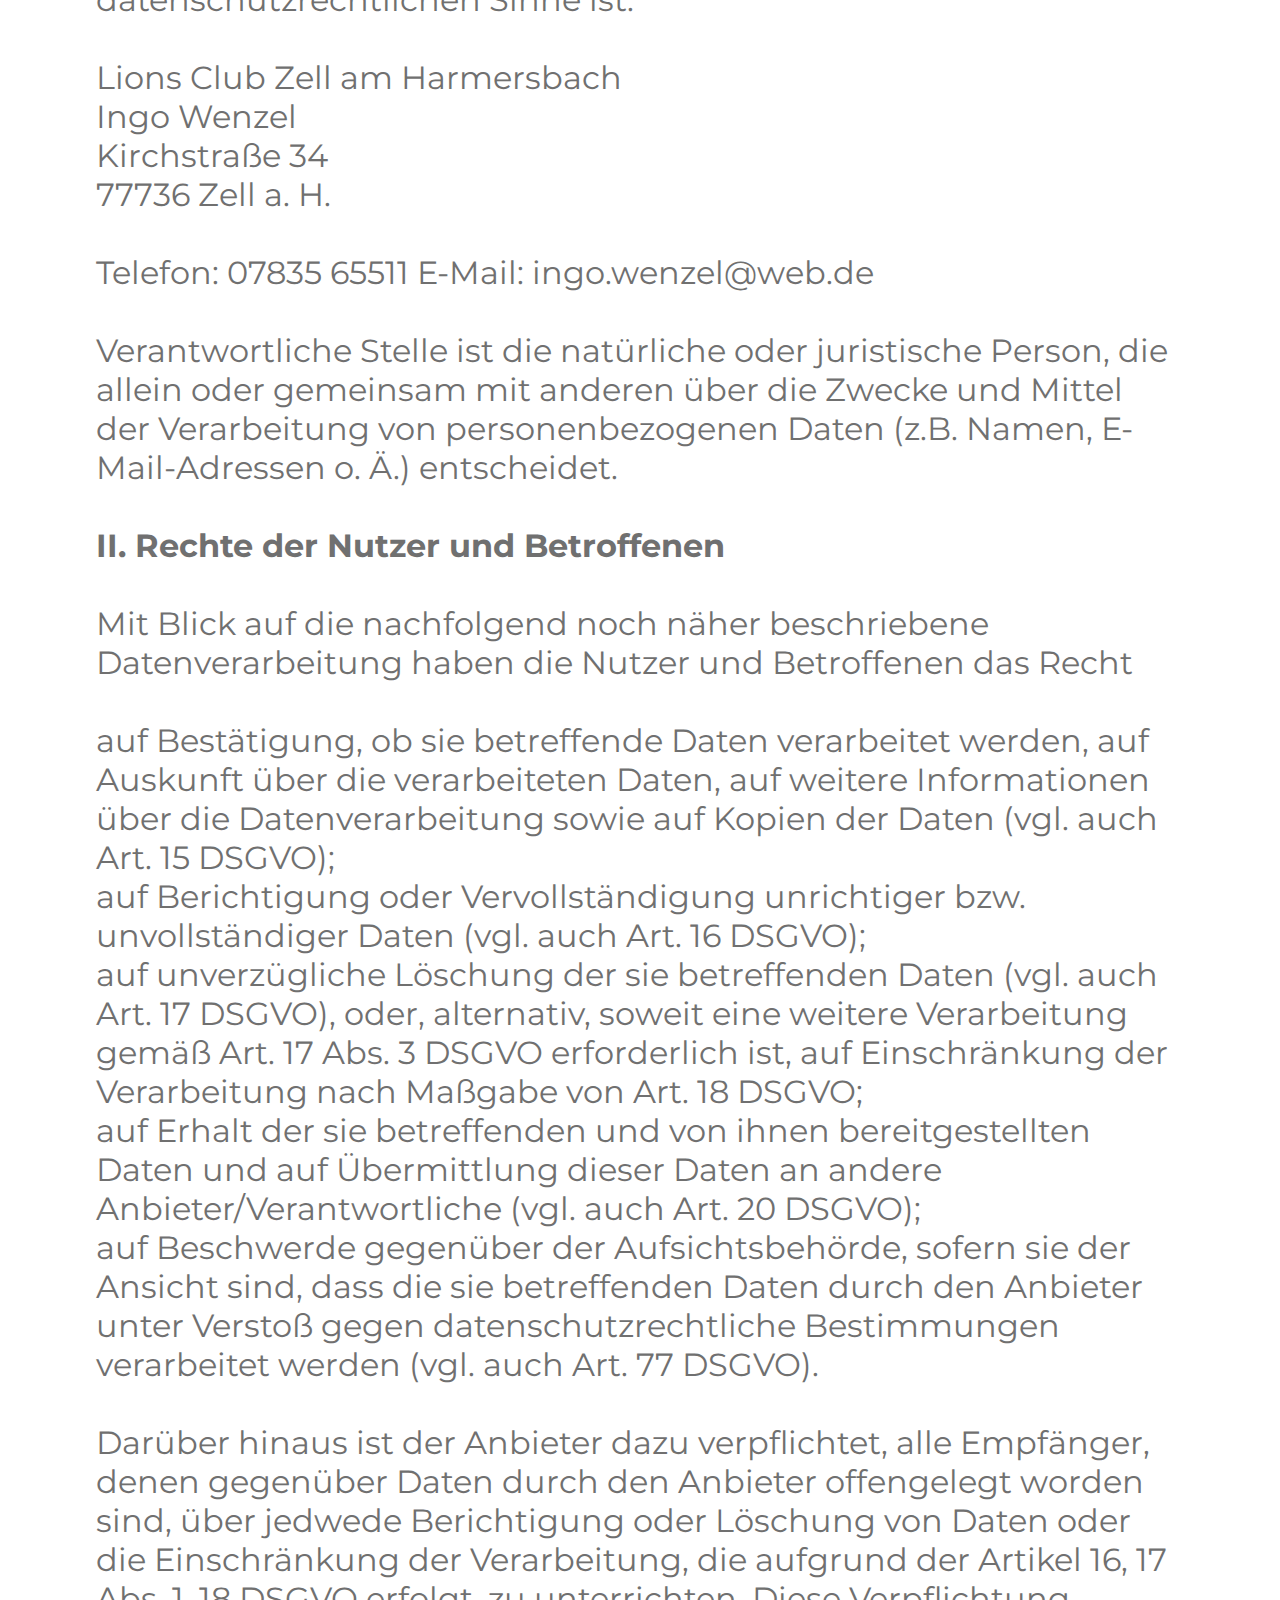
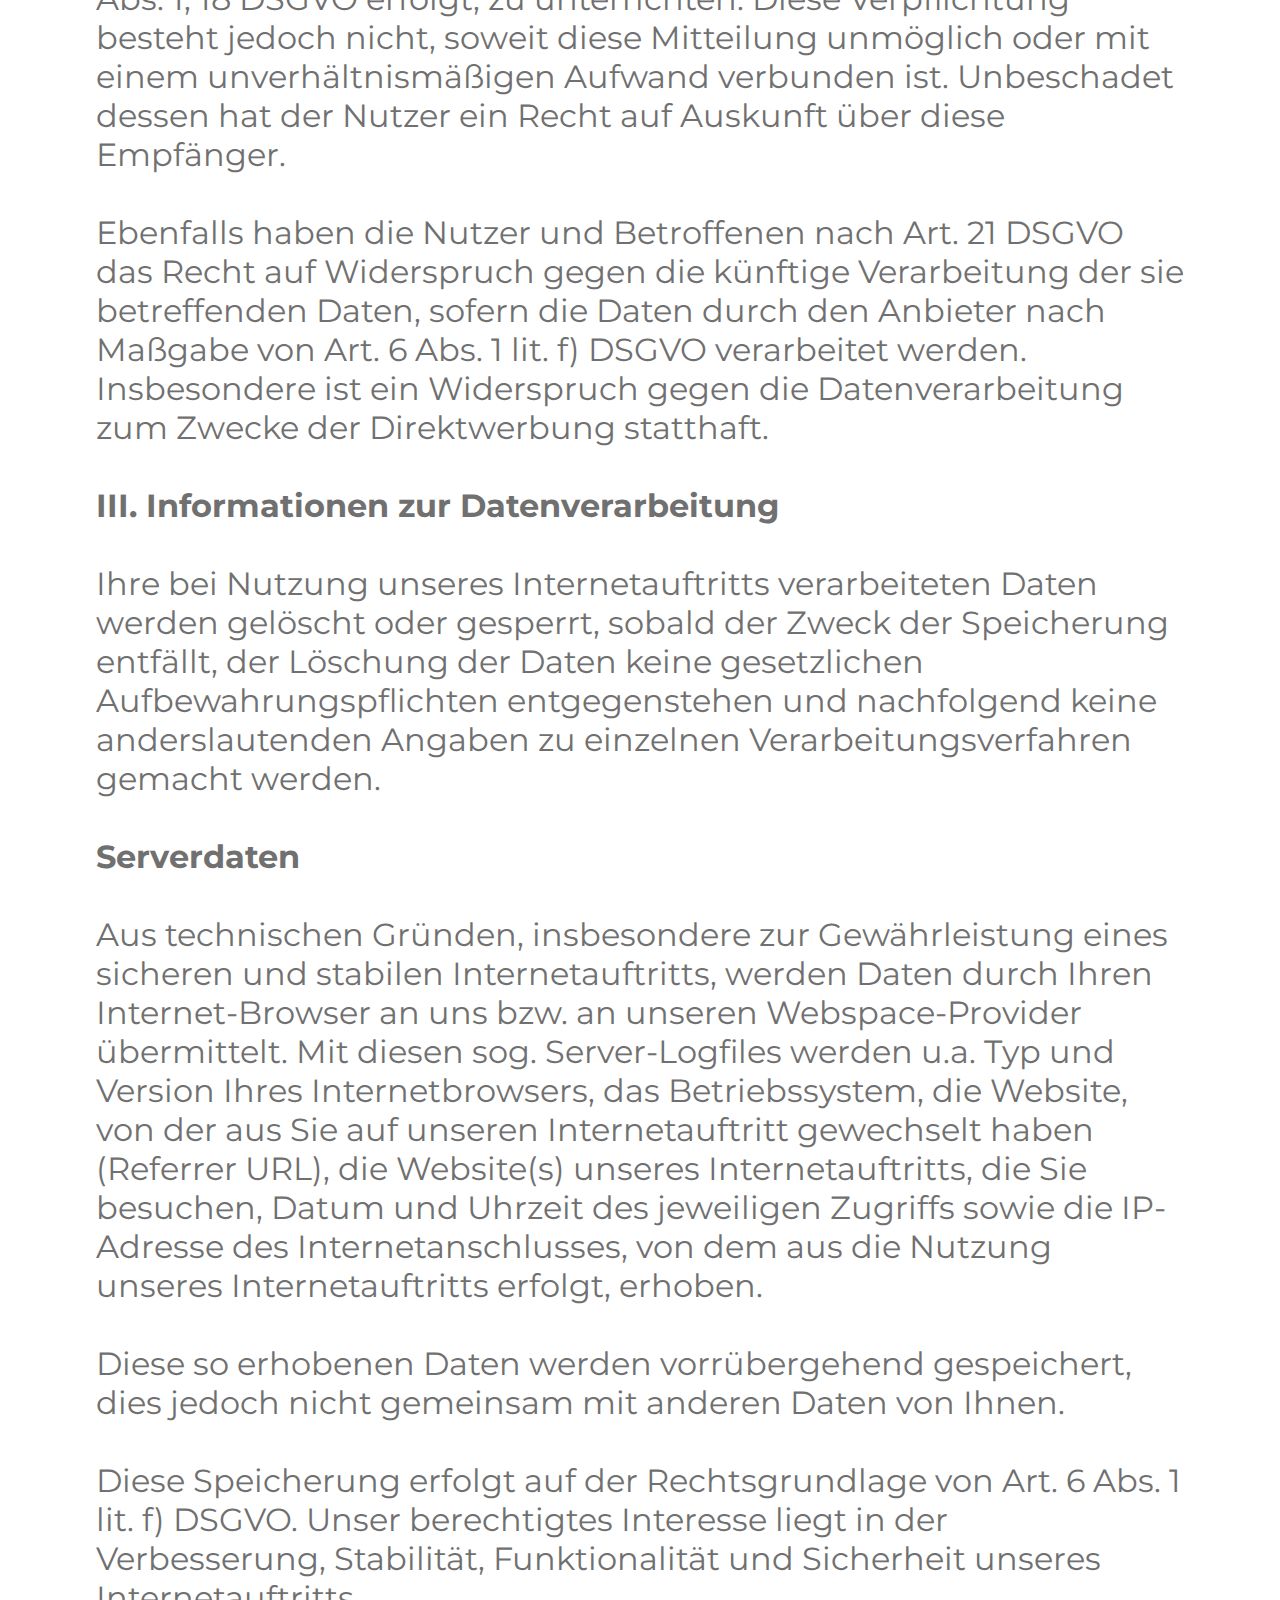
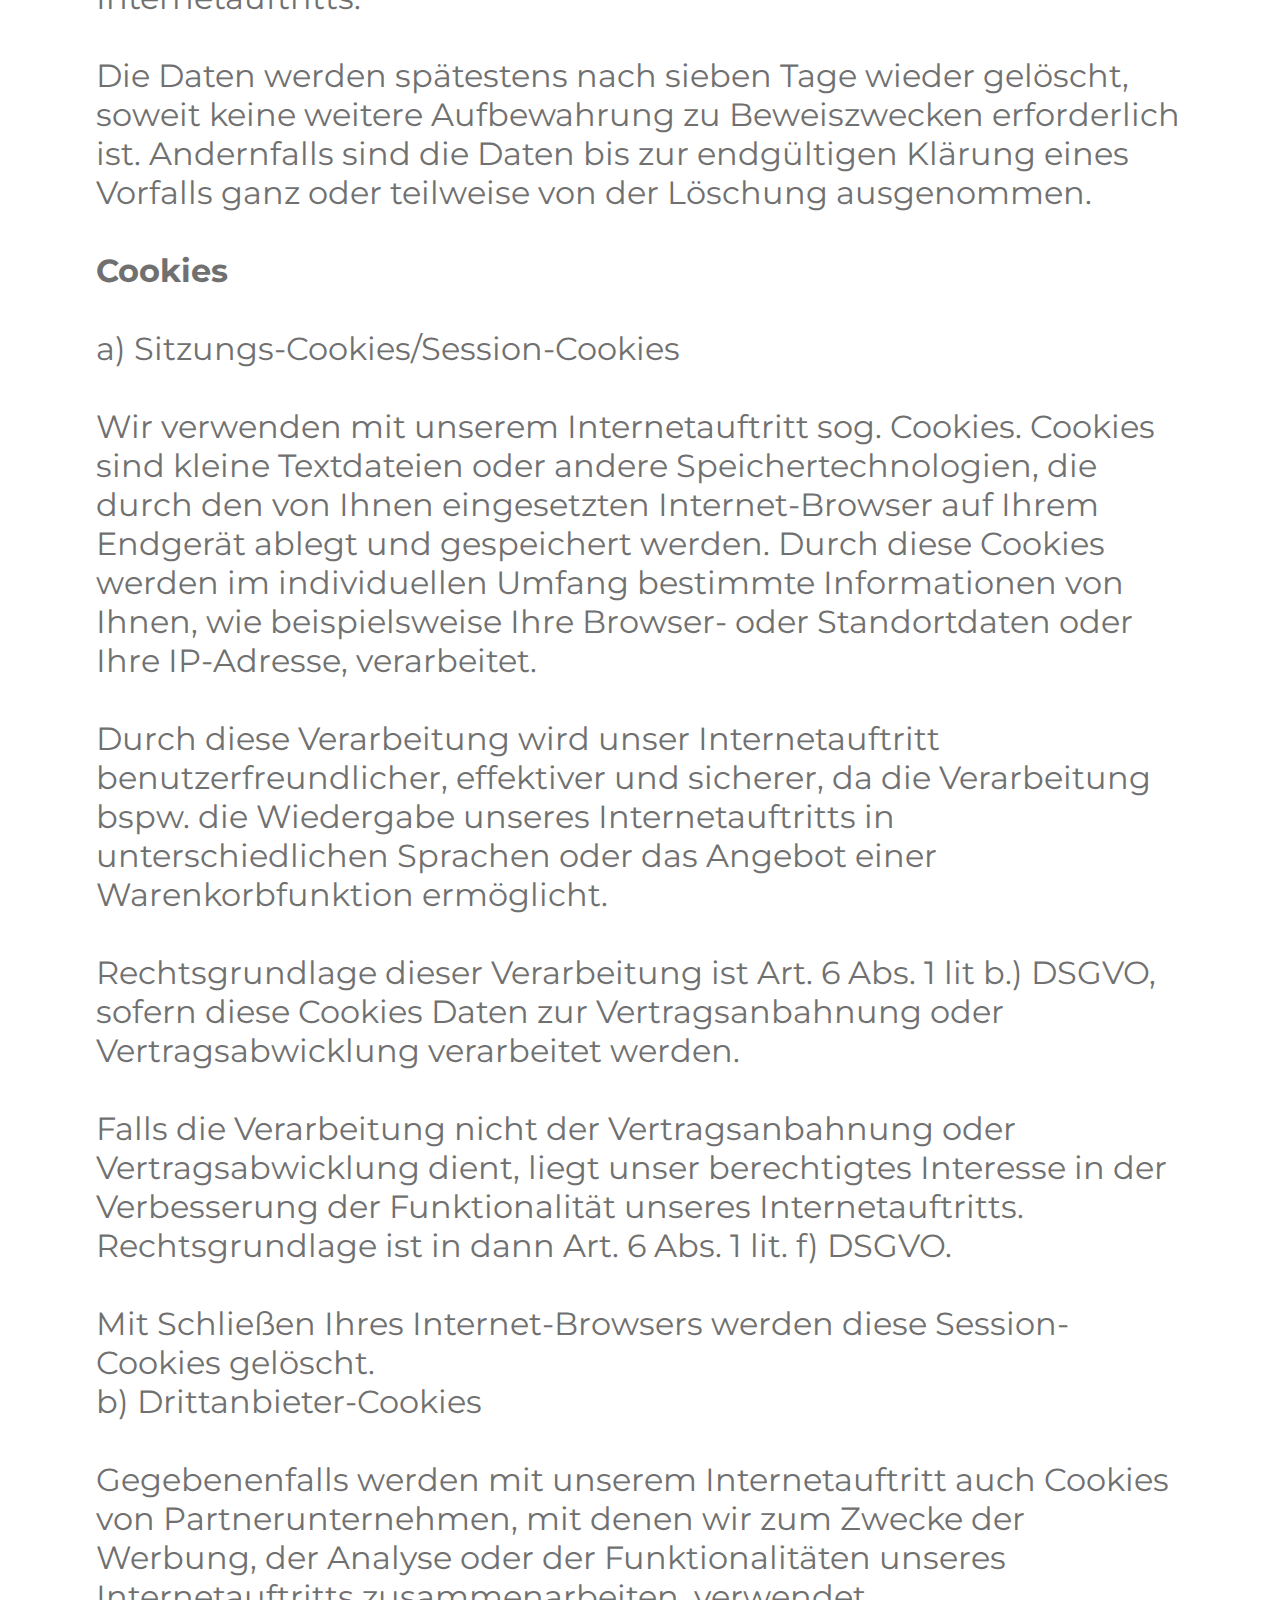
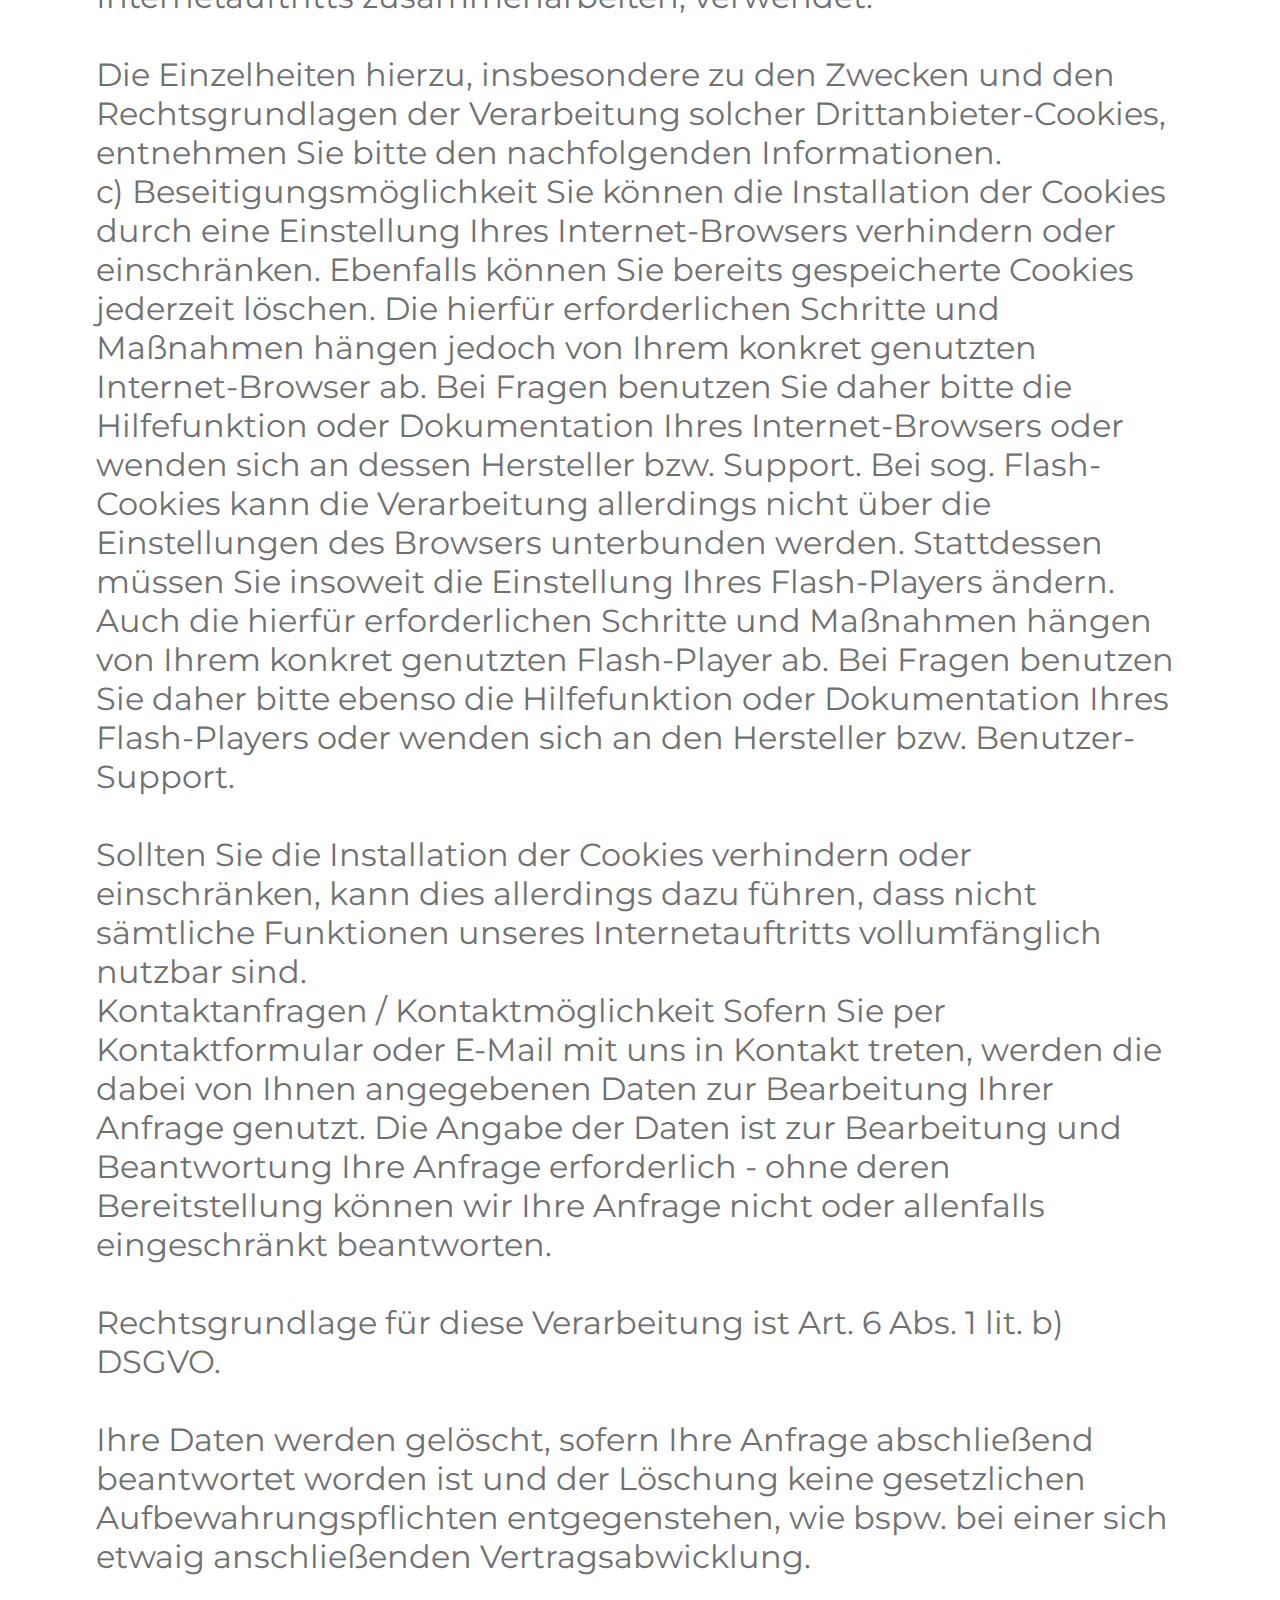
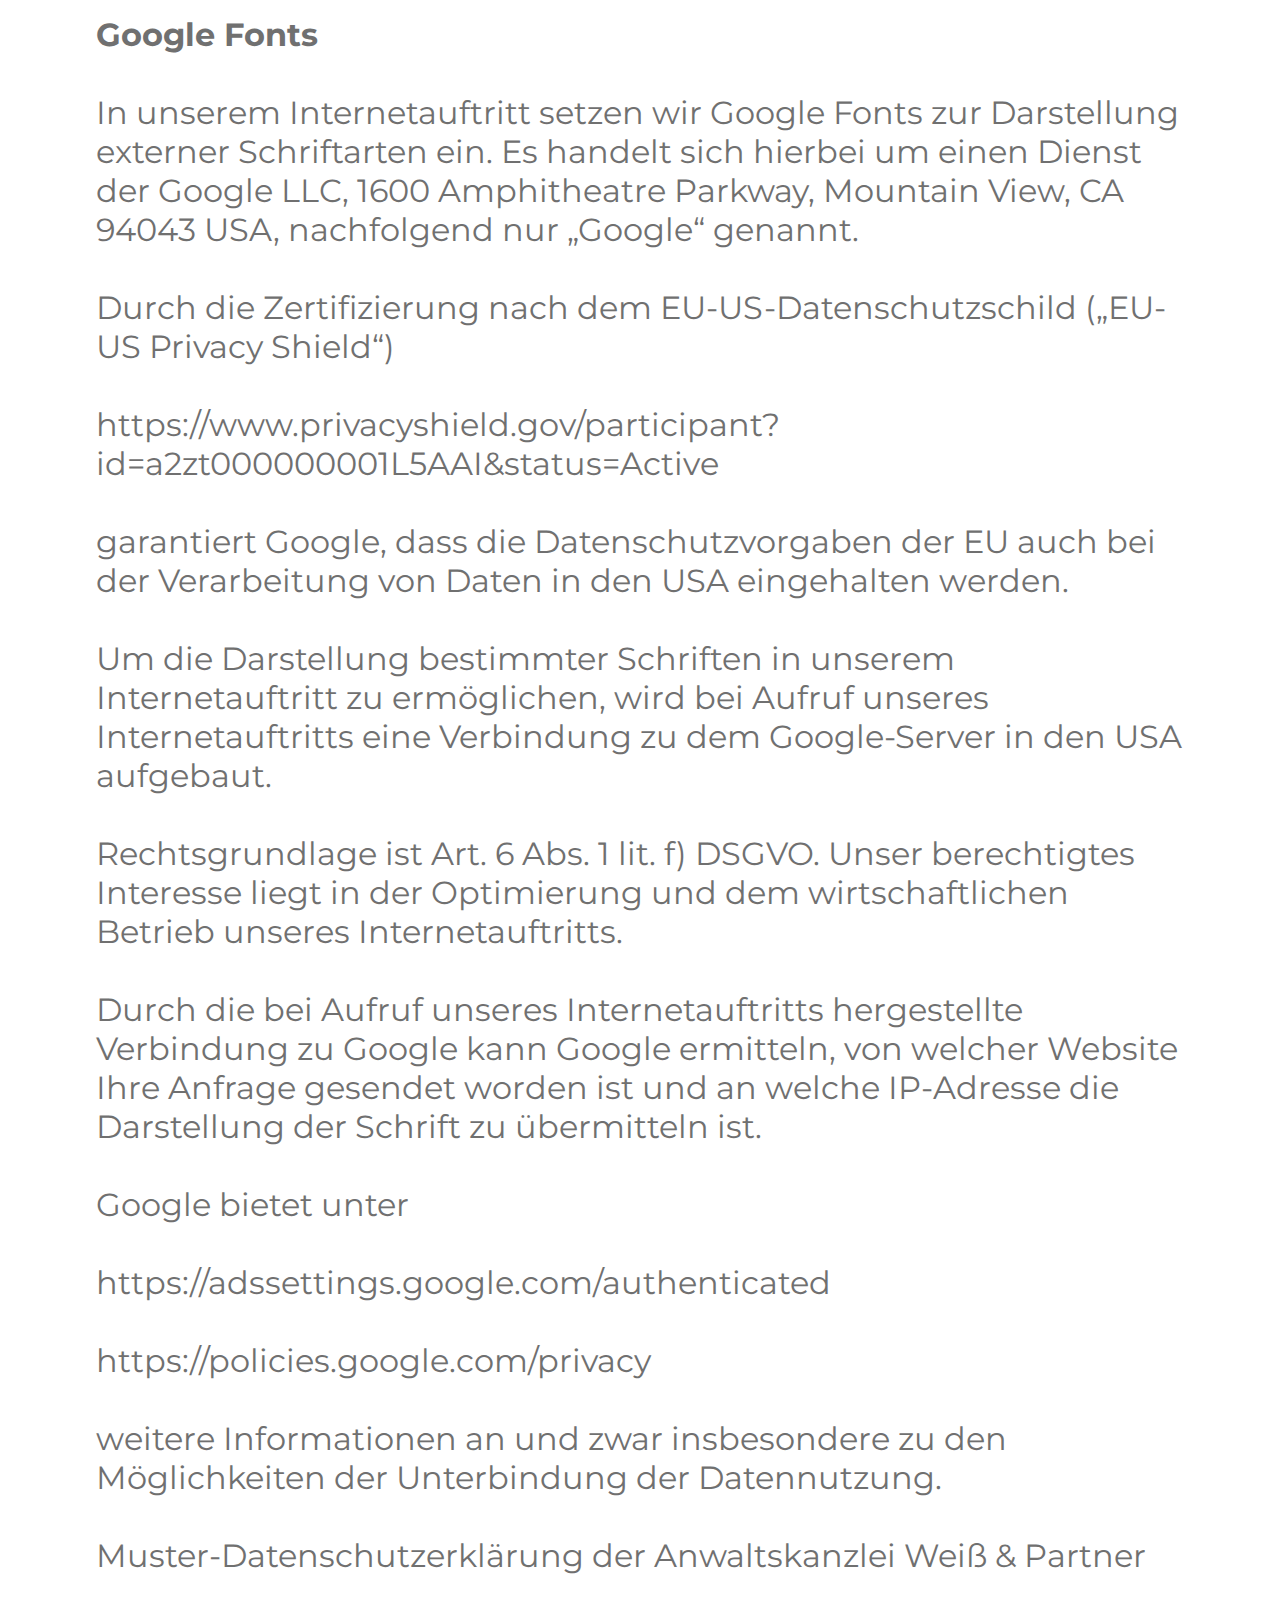
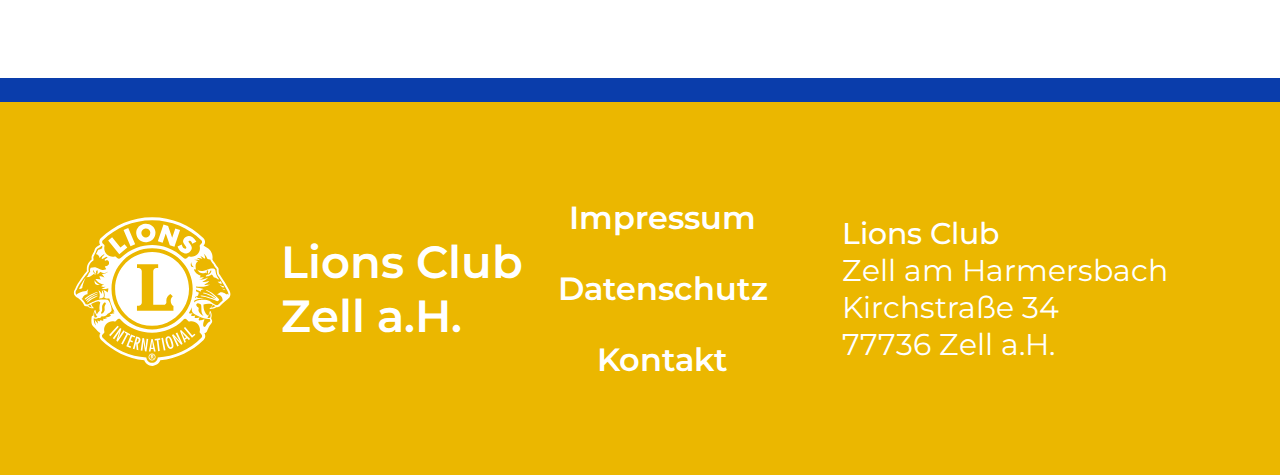
==== commit b144276d: "Add files via upload" ====
--- a/datenschutz.html
+++ b/datenschutz.html
@@ -36,7 +36,7 @@
         <div class="content-container">
             <h1 class="content_heading-out">Datenschutz</h1>
             <p class="content_text-out">
-                Datenschutzerklärung<br><br>
+                <b>Datenschutzerklärung<br><br></b>
 
                 Personenbezogene Daten (nachfolgend zumeist nur „Daten“ genannt) werden von uns nur im Rahmen der Erforderlichkeit sowie zum Zwecke der Bereitstellung eines funktionsfähigen und nutzerfreundlichen Internetauftritts, inklusive seiner Inhalte und der dort angebotenen Leistungen, verarbeitet.<br><br>
                 
@@ -46,15 +46,13 @@
                 
                 Unsere Datenschutzerklärung ist wie folgt gegliedert:<br><br>
                 
-                I. Informationen über uns als Verantwortliche<br>
-                II. Rechte der Nutzer und Betroffenen<br>
-                III. Informationen zur Datenverarbeitung<br>
+                <b>I. Informationen über uns als Verantwortliche<br></b>
                 
                 Verantwortlicher Anbieter dieses Internetauftritts im datenschutzrechtlichen Sinne ist:<br><br>
                 
-                Lions Club Zell am Harmersbach
-                Präsident Ingo Wenzel
-                Kirchstraße 34
+                Lions Club Zell am Harmersbach<br>
+                Ingo Wenzel<br>
+                Kirchstraße 34<br>
                 77736 Zell a. H.<br><br>
                 
                 Telefon: 07835 65511
@@ -63,7 +61,7 @@
                 Verantwortliche Stelle ist die natürliche oder juristische Person, die allein oder gemeinsam mit anderen über die Zwecke und Mittel der Verarbeitung von personenbezogenen Daten (z.B. Namen, E-Mail-Adressen o. Ä.) entscheidet.<br><br>
                 
                  
-                II. Rechte der Nutzer und Betroffenen<br><br>
+            <b>II. Rechte der Nutzer und Betroffenen<br><br></b>
                 
                 Mit Blick auf die nachfolgend noch näher beschriebene Datenverarbeitung haben die Nutzer und Betroffenen das Recht<br><br>
                 
@@ -76,7 +74,7 @@
                 Darüber hinaus ist der Anbieter dazu verpflichtet, alle Empfänger, denen gegenüber Daten durch den Anbieter offengelegt worden sind, über jedwede Berichtigung oder Löschung von Daten oder die Einschränkung der Verarbeitung, die aufgrund der Artikel 16, 17 Abs. 1, 18 DSGVO erfolgt, zu unterrichten. Diese Verpflichtung besteht jedoch nicht, soweit diese Mitteilung unmöglich oder mit einem unverhältnismäßigen Aufwand verbunden ist. Unbeschadet dessen hat der Nutzer ein Recht auf Auskunft über diese Empfänger.<br><br>
                 
                 Ebenfalls haben die Nutzer und Betroffenen nach Art. 21 DSGVO das Recht auf Widerspruch gegen die künftige Verarbeitung der sie betreffenden Daten, sofern die Daten durch den Anbieter nach Maßgabe von Art. 6 Abs. 1 lit. f) DSGVO verarbeitet werden. Insbesondere ist ein Widerspruch gegen die Datenverarbeitung zum Zwecke der Direktwerbung statthaft.<br><br>
-                III. Informationen zur Datenverarbeitung<br><br>
+            <b>III. Informationen zur Datenverarbeitung<br><br></b>
                 
                 Ihre bei Nutzung unseres Internetauftritts verarbeiteten Daten werden gelöscht oder gesperrt, sobald der Zweck der Speicherung entfällt, der Löschung der Daten keine gesetzlichen Aufbewahrungspflichten entgegenstehen und nachfolgend keine anderslautenden Angaben zu einzelnen Verarbeitungsverfahren gemacht werden.<br><br>
                 
--- a/css/style.css
+++ b/css/style.css
@@ -1,209 +1,243 @@
 :root{
-    --lions-ueberschrift: #333333;
-    --lions-text: #707070;
-    --lions-blau: #0A3DAB;
-    --lions-gelb: #EBB700;
-    --lions-menu-nichtaktiv: #A1B7E5;
-    --lions-weiß: #fff;
-    --lions-hg-blau: #f2f6f9;
-    --lions-blau-tr: #0a3dabd0;
-
-    /*var(--clr-cname)*/
-}
+  --lions-ueberschrift: #333333;
+  --lions-text: #707070;
+  --lions-blau: #0A3DAB;
+  --lions-gelb: #EBB700;
+  --lions-menu-nichtaktiv: #A1B7E5;
+  --lions-weiß: #fff;
+  --lions-hg-blau: #f2f6f9;
+  --lions-blau-tr: #0a3dabd0;
+
+  /*var(--clr-cname)*/
+}
+
+/*Main-stf*/
+
 *, *::before, *::after {
-    box-sizing: border-box;
+  box-sizing: border-box;
 }
 body {
-    margin: 0;
-    font-family: "Segoe UI",Arial,Helvetica,sans-serif; 
-    font-size: 1.3rem;
+  margin: 0;
+  font-family: "Segoe UI",Arial,Helvetica,sans-serif; 
+  font-size: 1.3rem;
 }
 img{
-    max-width: 100%;
-    background-image: linear-gradient();
+  max-width: 100%;
+  background-image: linear-gradient();
 }
 .logo img{
-    width: 5.5rem;
-    align-items: center;
-    margin: 1rem 2rem;
-}
+  width: 5.5rem;
+  align-items: center;
+  margin: 1rem 2rem;
+}
+
+/*Navigation*/
+
 .navigation{
-  z-index: 100;
-  display: flex;
-  position: fixed;
-  align-items: center;
-  justify-content: space-between;
-  background-color: var(--lions-blau) ;
-  width: 100%;
-  height: 6rem;
-  font-family: 'Montserrat', sans-serif;
-  font-size: 1.5rem;
+z-index: 100;
+display: flex;
+position: fixed;
+align-items: center;
+justify-content: space-between;
+background-color: var(--lions-blau) ;
+width: 100%;
+height: 6rem;
+font-family: 'Montserrat', sans-serif;
+font-size: 1.5rem;
 }
 .flex_menu{
-  display: flex;
-  align-items: center;
+display: flex;
+align-items: center;
 }
 .navigation .nav_aside{
-  margin-right: 6rem;
-  border: solid 4px var(--lions-gelb);
-  padding: 6px 25px;
-  border-radius: 6px 12px;
-  color: var(--lions-weiß);
-  font-weight: 500;
+margin-right: 6rem;
+border: solid 4px var(--lions-gelb);
+padding: 6px 25px;
+border-radius: 6px 12px;
+color: var(--lions-weiß);
+font-weight: 500;
 }
 .navigation .nav_aside:hover{
-  background-color:var(--lions-gelb);
+background-color:var(--lions-gelb);
 }
 .navigation .nav_main{
-  text-transform: uppercase;
-  font-weight: 500;
-  position: relative;
+text-transform: uppercase;
+font-weight: 500;
+position: relative;
 }
 .navigation .nav_main:hover{
 color: var(--lions-weiß);
 }
 .navigation a{
-  text-decoration: none;
-  color: var(--lions-menu-nichtaktiv);
+text-decoration: none;
+color: var(--lions-menu-nichtaktiv);
+margin: 0;
+padding: 0;
+}
+.navigation .first-nav{
+margin-left: 4rem;
+}
+.flex_menu .menu{
+margin-left: 3rem;
+}
+
+/*Elemente*/
+
+.gelberstrich{
+background-color: var(--lions-gelb);
+width: 100%;
+height: 1.5rem;
+position: relative;
+}
+.blauerstrich{
+background-color: var(--lions-blau);
+width: 100%;
+height: 1.5rem;
+position: relative;
+}
+
+/*Hero*/
+
+video, body{
+padding: 0;
+margin: 0;
+}
+.container-h{
+  position: relative;
+  height: 0;
+  padding-bottom: 56%;
+  overflow: hidden;
+  padding-top: 6rem;
+}
+.overlay {
+text-align: center;
+position: absolute;
+top: 50%;
+left: 50%;
+transform: translate(-50%, -50%);
+}
+.overlay h1{
+color: rgb(255, 255, 255);
+font-size: clamp(1rem, -0.875rem + 8.333vw, 3.5rem);
+font-family: 'Montserrat', sans-serif;
+margin: 0;
+}
+.overlay h2{
+  color: rgb(255, 255, 255);
+  font-size: clamp(1rem, -0.875rem + 8.333vw, 1.9rem);
+  font-family: 'Montserrat', sans-serif;
   margin: 0;
-  padding: 0;
-}
-.navigation .first-nav{
-  margin-left: 4rem;
-}
-.flex_menu .menu{
-  margin-left: 3rem;
-}
-.gelberstrich{
-	background-color: var(--lions-gelb);
-	width: 100%;
-	height: 1.5rem;
-  position: relative;
-}
-.blauerstrich{
-	background-color: var(--lions-blau);
-	width: 100%;
-	height: 1.5rem;
-  position: relative;
-
-}
-video, body{
-	padding: 0;
-	margin: 0;
-}
-.container-h{
-	  position: relative;
-    height: 0;
-    padding-bottom: 56%;
-    overflow: hidden;
-}
-.overlay {
-	text-align: center;
-	position: absolute;
-	top: 50%;
-	left: 50%;
-	transform: translate(-50%, -50%);
-}
-.overlay h1{
-  color: rgb(255, 255, 255);
-	font-size: clamp(1rem, -0.875rem + 8.333vw, 6rem);
-	font-family: 'Montserrat', sans-serif;
-}
+  }
+
+/*BG-alle*/
+
 .aktuelles, .projekte, .ueberuns, .vorstand{
-  background-color: var(--lions-hg-blau);
-}
+background-color: var(--lions-hg-blau);
+}
+
+/*Einführungs-text*/
+
 .content_heading{
-  color: var(--lions-ueberschrift);
-  text-align: center;
-  font-size: 4rem;
-  text-transform:uppercase;
-  letter-spacing: 0.25rem;
-  font-family: 'Montserrat', sans-serif;
+color: var(--lions-ueberschrift);
+text-align: center;
+font-size: 4rem;
+text-transform:uppercase;
+letter-spacing: 0.25rem;
+font-family: 'Montserrat', sans-serif;
 }
 .content_subheading{
-  color: var(--lions-ueberschrift);
-  text-align: center;
-  font-size: 3rem;
-  text-transform:uppercase;
-  letter-spacing: 0.35rem;
-  font-family: 'Montserrat', sans-serif;
-}
-.content_subheading{
-  color: var(--lions-ueberschrift);
-  text-align: center;
-  font-size: 3rem;
-  text-transform:uppercase;
-  letter-spacing: 0.25rem;
-}
+color: var(--lions-ueberschrift);
+text-align: center;
+font-size: 3rem;
+text-transform:uppercase;
+letter-spacing: 0.35rem;
+font-family: 'Montserrat', sans-serif;
+}
+.content_subheading-ueberuns{
+color: var(--lions-gelb);
+text-align: center;
+font-size: 2.2rem;
+text-transform:uppercase;
+letter-spacing: 0.35rem;
+font-family: 'Montserrat', sans-serif;
+}
+
 .content_text{
-  color: var(--lions-text);
-  text-align: center;
-  font-size: 2rem;
-  margin: 2rem 14rem;
+color: var(--lions-text);
+text-align: center;
+font-size: 2rem;
+margin: 2rem 14rem;
 }
 .content_text-ueberuns{
-  color: var(--lions-text);
-  font-size: 2rem;
-  margin: 0 4rem 6rem 4rem;
+color: var(--lions-text);
+font-size: 2rem;
+margin: 0 4rem 6rem 4rem;
 }
 .content-container{
-  margin: 0 auto;
-  padding: 2rem 0 2rem 0;
-}
+margin: 0 auto;
+padding: 2rem 0 2rem 0;
+}
+
+/*Aktuelles*/
+
+
 .artikel-weiss{
 background-color: var(--lions-weiß);
 position: relative;
 }
 .artikel-blau{
-  position: relative;
+position: relative;
 }
 .artikel-blau .artikel-sub-head{
-  color: var(--lions-blau);
+color: var(--lions-blau);
 }
 .artikel-container{
-  margin: 0 auto;
-  padding: 5rem;
+margin: 0 auto;
+padding: 5rem;
 }
 .artikel-oberteil{
-  display: flex;
-  align-items: center;
+display: flex;
+align-items: center;
 }
 .artikel-bild{
-  margin-right: 4rem;
+margin-right: 4rem;
 }
 .artikel-bild img{
- max-width: 100%;
+max-width: 305px;
 }
 .artikel-ueberschrift{
-  font-family: 'Montserrat', sans-serif;
+font-family: 'Montserrat', sans-serif;
 }
 .artikel-ueberschrift h1{
-  color: var(--lions-ueberschrift);
-  font-size: 3.2rem;
-  font-weight: 600;
-  margin-bottom: 0;
+color: var(--lions-ueberschrift);
+font-size: 3.2rem;
+font-weight: 600;
+margin-bottom: 0;
 }
 .artikel-sub-head{
-  color: var(--lions-gelb);
-  font-size: 2.2rem;
-  font-weight: 600;
-  margin-top: 0.25rem;
+color: var(--lions-gelb);
+font-size: 2.2rem;
+font-weight: 600;
+margin-top: 0.25rem;
 }
 .artikel-content{
-  color: var(--lions-text);
-  font-size: 1.75rem;
-  margin-bottom: 5rem;
-}
+color: var(--lions-text);
+font-size: 1.75rem;
+margin-bottom: 5rem;
+}
+
+/*Vorstand*/
+
 .mitglied-weiss .vorstand-bild, .mitglied .vorstand-bild{
-  width: 15%;
-  margin-bottom: 3rem;
+width: 15%;
+margin-bottom: 3rem;
 }
 .mitglied, .mitglied-weiss{
-  text-align: center;
-  padding: 4rem 0;
+text-align: center;
+padding: 4rem 0;
 }
 .mitglied-weiss{
-  background-color: var(--lions-weiß);
+background-color: var(--lions-weiß);
 }
 .mitglied-weiss h2{
 color: var(--lions-gelb);
@@ -212,481 +246,1152 @@
 margin: 0 0 4rem 0;
 }
 .mitglied h2{
-  color: var(--lions-blau);
-  font-size: 1.8em;
-  font-weight: 700;
-  margin: 0 0 4rem 0;
-  }
+color: var(--lions-blau);
+font-size: 1.8em;
+font-weight: 700;
+margin: 0 0 4rem 0;
+}
 .mitglied p, .mitglied-weiss p{
-  color: var(--lions-text);
-  font-size: 1.45em;
+color: var(--lions-text);
+font-size: 1.45em;
+font-weight: 500;
+margin: 0;
+}
+.mitglied, .mitglied-weiss{
+font-family: 'Montserrat', sans-serif;
+}
+.vorstand-clip{
+clip-path: circle(30% at 50% 45%);
+}
+
+/*Menü-Balken*/
+
+.flex_menu .active {
+color: #fff;
+}
+.flex_menu .active::after {
+content: "";
+position: absolute;
+left: 0;
+bottom: 0;
+margin: -2.08rem 0rem;
+width: 100%;
+height: 1rem;
+background: #EBB700;
+animation: strich 0.4s ease-in-out;
+}
+@keyframes strich {
+to {
+  transform: scaleX(1);
+  transform-origin: left;
+}
+from {
+  transform: scaleX(0);
+  transform-origin: left;
+}
+
+/*Footer*/
+
+}
+.footer-bg{
+background-color: var(--lions-gelb);
+display: flex;
+justify-content: space-between;
+align-content: center;
+padding: 4rem 0;
+font-family: 'Montserrat', sans-serif;
+}
+.footer-Logo{
+display: flex;
+margin-left: 4rem;
+}
+.footer-Logo img{
+max-width: 35%;
+align-self: center;
+}
+.footer-heading{
+color: var(--lions-weiß);
+font-size: 2.8rem;
+font-weight: 600;
+margin-left: 3rem;
+align-self: center;
+}
+.footer-links{
+text-align: center;
+display: block;
+align-self: center;
+text-decoration: none;
+color: var(--lions-weiß);
+margin:2rem 4rem 2rem 0;
+font-size: 2rem;
+font-weight: 600;
+transition: 0.25s;
+}
+.footer-link a:hover{
+color: #104CCC;
+transition: 0.25s;
+}
+.footer-adresse{
+align-self: center;
+margin-right: 7rem;
+color: var(--lions-weiß);
+font-weight: 400;
+font-size: 1.9rem;
+}
+.adr-bold{
+font-weight: 500;
+}
+
+/*Ziele*/
+
+.ziele-bg{
+background-color: var(--lions-weiß);
+box-shadow: 8px 8px 35px #00000040;
+margin: 3rem 6rem 6rem 6rem;
+border-radius: 22px;
+}
+.ziele-content{
+color: var(--lions-text);
+font-size: 1.8rem;
+padding: 2.5rem 10rem 2.5rem 6rem;
+font-family: 'Montserrat', sans-serif;
+font-weight: 500;
+}
+.ziele-content span{
+color: var(--lions-blau);
+text-transform: uppercase;
+font-weight: 600;
+}
+.gestaltungsele-gelb-ziele{
+position: absolute;
+background-color: var(--lions-gelb);
+height: 12rem;
+width: 1rem;
+border: solid 1rem var(--lions-gelb);
+border-radius: 0 0 2.5rem 0;
+left: 5rem;
+}
+.ziele-wrap{
+display: flex;
+align-items: center;
+}
+.ziele-punkt{
+color: var(--lions-gelb);
+padding-right: 2rem;
+font-size: 2.5rem;
+}
+
+/*Überregional-Karten*/
+
+.ueberregional-container{
+display: flex;
+justify-content: space-evenly;
+}
+.gestaltungsele-gelb{
+position: absolute;
+background-color: var(--lions-gelb);
+height: 10.5rem;
+width: 0.85rem;
+border: solid 0.85rem var(--lions-gelb);
+border-radius: 0 0 4rem 0;
+margin: -3rem -4rem;
+}
+.gestaltungsele-blau{
+position: absolute;
+background-color: var(--lions-blau);
+height: 10.5rem;
+width: 0.85rem;
+border: solid 0.85rem var(--lions-blau);
+border-radius: 0 0 4rem 0;
+margin: -3rem -4rem;
+}
+.urh-container{
+background-color: var(--lions-weiß);
+box-shadow: 8px 8px 35px #00000040;
+border-radius: 0.2rem;
+margin: 3rem;
+padding: 3rem;
+width: 40%;
+}
+.urh-container h3{
+font-family: 'Montserrat', sans-serif;
+margin-top: 0;
+font-size: 2rem;
+}
+.urh-container p{
+color: var(--lions-text);
+font-size: 1.2rem;
+}
+.urh-container a{
+text-decoration: none;
+color: var(--lions-blau);
+font-family: 'Montserrat', sans-serif;
+font-weight: 500;
+font-size: 1.2rem;
+position: relative;
+}
+.urh-container a::after {
+content: "";
+position: absolute;
+left: 0;
+bottom: -0.25rem;
+width: 100%;
+height: 0.2rem;
+background: currentColor;
+-webkit-transform: scaleX(0.35);
+        transform: scaleX(0.35);
+-webkit-transform-origin: left;
+        transform-origin: left;
+transition: -webkit-transform 400ms ease-in-out;
+transition: transform 400ms ease-in-out;
+transition: transform 400ms ease-in-out, -webkit-transform 400ms ease-in-out;
+}
+
+.urh-container a:hover::after {
+-webkit-transform: scaleX(1);
+        transform: scaleX(1);
+-webkit-transform-origin: left;
+        transform-origin: left;
+}
+
+/*--------------------------- CSS FÜR UNTERSEITEN ----------------------------*/
+
+.c-mover{
+padding-top: 5rem;
+}
+.content_heading-out{
+color: var(--lions-ueberschrift);
+font-size: 4rem;
+text-transform: uppercase;
+letter-spacing: 0.25rem;
+margin: 2rem 6rem;
+font-family: 'Montserrat', sans-serif;
+}
+.content_text-out{
+color: var(--lions-text);
+font-size: 2rem;
+margin: 2rem 6rem;
+font-family: 'Montserrat', sans-serif;
+}
+.kontakt-container{
+display: flex;
+align-items: center;
+}
+.kontakt-container p{
+margin: 1rem 0;
+}
+.copyright{
+margin-top: 5rem;
+}
+a #kontakt-img{
+width: 5rem;
+padding: 1rem;
+margin: 1rem;
+}
+
+#kontakt-img{
+transition: 0.8s;
+}
+
+#kontakt-img:hover{
+fill: var(--lions-blau);
+transition: 0.5s;
+}
+.spendenkonto{
+background-color: var(--lions-weiß);
+width: 50%;
+box-shadow: 8px 8px 35px #00000040;
+border-radius: 1rem;
+margin: 6rem auto;
+}
+.linie-spenden{
+background-color: var(--lions-gelb);
+height: 0.5rem;
+}
+.spendenkonto h2,.spendenkonto p,.spendenkonto h3{
+padding: 1rem;
+margin: 0;
+}
+.spendenkonto h2{
+font-family: 'Montserrat', sans-serif;
+text-transform: uppercase;
+letter-spacing: 0.15rem;
+color: var(--lions-blau);
+text-align: center;
+}
+.spendenkonto h3{
+margin-top: 1rem;
+font-family: 'Montserrat', sans-serif;
+font-size: 1.5rem;
+color: var(--lions-ueberschrift);
+}
+.inhalt-spenden{
+margin: 2rem 2rem;
+}
+.spendenkonto p{
+font-family: 'Montserrat', sans-serif;
+font-size: 1.45rem;
+color: var(--lions-text);
+margin-left: 1rem;
+padding: 2rem 2rem 4rem 1rem;
+}
+.content_text-spenden{
+color: var(--lions-text);
+text-align: center;
+font-size: 2rem;
+margin: 4rem 10rem 4rem 10rem;
+}
+.heading-investor{
+font-family: 'Montserrat', sans-serif;
+font-size: 3rem;
+text-align: center;
+color: var(--lions-ueberschrift);
+text-transform:uppercase;
+letter-spacing: 0.35rem;
+}
+.investoren-container{
+display: flex;
+justify-content:center;
+}
+.invest-bg{
+  margin: 8rem auto;
+  margin-bottom: 0;
+  padding: 3rem 0;
+  background-color: var(--lions-hg-blau);
+}
+.investor-wrap{
+background-color: var(--lions-blau);
+width: 18rem;
+height: 12.5rem;
+padding: 2rem;
+margin: 2rem;
+border-radius: 2rem;
+display: flex;
+}
+.investor-wrap a{
+width: 100%;
+padding-top: 0.75rem;
+align-self: center;
+}
+.investor{
+filter: brightness(0) invert(1);
+-webkit-filter: brightness(0) invert(1);
+-moz-filter: brightness(0) invert(1);
+}
+.investor:hover{
+filter: brightness(1) invert(0);
+-webkit-filter: brightness(1) invert(0);
+-moz-filter: brightness(1) invert(0);
+}
+
+
+/*Button-Artikel*/
+
+.btn{
+width: 22rem;
+height: 5rem;
+border: solid var(--lions-blau) 0.2rem;
+border-radius: 0.4em;
+display: flex;
+justify-content: space-between;
+align-items: center;
+}
+.btn p{
+margin-left: 2rem ;
+font-family: 'Montserrat', sans-serif;
+font-weight: 600;
+color: var(--lions-blau);
+font-size: 2rem;
+}
+.btn-a{
+display: inline-block;
+text-decoration: none;
+}
+svg {
+cursor: pointer;
+}
+
+.dark1 {
+fill: var(--lions-gelb);
+}
+.dark2{
+fill: var(--lions-menu-nichtaktiv);
+}
+.lightGroup {
+fill: var(--lions-blau);
+}
+.dark1,
+.light1,
+.dark2 {
+transition: all 0.5s ease;
+}
+.dark2 {
+transform: translateX(-100%);
+}
+.btn-a:hover .light1 {
+transform: translateX(20%);
+}
+.btn-a:hover .dark1 {
+transform: translateX(40%);
+opacity: 0;
+}
+.btn-a:hover .dark2 {
+transform: translateX(0%);
+}
+
+/*Modals/Popups*/
+
+
+[id^=modal] {
+display: none;
+position: fixed;
+top: 0;
+left: 0;
+}
+[id^=modal]:target {
+display: block;
+}
+input[type=checkbox] {
+position: absolute;
+clip: rect(0 0 0 0);
+}
+
+.popup {
+width: 100%;
+height: 100%;
+z-index: 99999;
+}
+.popup__overlay {
+position: fixed;
+z-index: 1;
+display: block;
+top: 0;
+left: 0;
+height: 100%;
+width: 100%;
+background: var(--lions-blau-tr);
+}
+.popup__wrapper {
+overflow: auto;
+position: fixed;
+z-index: 9;
+width: 80%;
+max-width: 1200px;
+max-height: 80%;
+top: 50%;
+left: 50%;
+transform: translate(-50%, -50%);
+border-radius: 8px;
+padding: 58px 32px 32px 32px;
+background: #fff;
+}
+.popup__close {
+position: absolute;
+top: 16px;
+right: 26px;
+text-decoration: none;
+width: 3rem;
+border: solid var(--lions-blau) 0.2rem;
+border-radius: 0.4em;
+font-family: 'Montserrat', sans-serif;
+font-weight: 600;
+color: var(--lions-blau);
+font-size: 2rem;
+text-align: center;
+}
+.popup__close:hover {
+background-color: var(--lions-blau);
+color: var(--lions-weiß);
+}
+
+/*Weitere Artikel*/
+
+.weitere-artikel-laden{
+padding: 0 0 5rem 0;
+display: flex;
+justify-content: center;
+}
+.load-artikel{
+font-family: 'Montserrat', sans-serif;
+text-decoration: none;
+text-align: center;
+padding: 1rem;
+border: solid var(--lions-blau) 0.2rem;
+border-radius: 0.4em;
+font-weight: 600;
+color: var(--lions-blau);
+}
+.load-artikel:hover{
+background-color: var(--lions-blau);
+color: var(--lions-weiß);
+}
+.hidden-content{
+display: none;
+}
+
+/*Slider*/
+
+.swiper {
+width: 100%;
+height: 70vh;
+color: var(--lions-weiß);
+}
+.swiper-button-next::after{
+color: var(--lions-gelb)
+}
+.swiper-button-prev::after{
+color: var(--lions-gelb)
+}
+.bild1{
+background-image: url("/img/slider-1-b.jpg");
+background-size: cover;
+background-color: var(--lions-blau);
+}
+.bild2{
+background-image: url("/img/slider-2-b.jpg");
+background-size: cover;
+background-color: var(--lions-blau);
+}
+.bild3{
+background-image: url("/img/slider-3-b.jpg");
+background-size: cover;
+background-color: var(--lions-blau);
+}
+.bild4{
+background-image: url("/img/slider-4-b.jpg");
+background-size: cover;
+background-color: var(--lions-blau);
+}
+.sl-container{
+  margin: 8rem 8rem;
+}
+.sl-title{
+  font-size: 2.2rem;
+  font-family: 'Montserrat', sans-serif;
+  font-weight: 600;
+  color: var(--lions-gelb);
+}
+.sl-text{
+  font-size: 1.4rem;
+  font-family: 'Montserrat', sans-serif;
   font-weight: 500;
-  margin: 0;
-  }
-.mitglied, .mitglied-weiss{
+
+}
+.sl-text p{
+  margin-bottom: 3rem;
+}
+.sl-a{
+  text-decoration: none;
   font-family: 'Montserrat', sans-serif;
-  }
-.vorstand-clip{
-  clip-path: circle(30% at 50% 45%);
-}
-.flex_menu .active {
-  color: #fff;
+  font-weight: 500;
+  color: var(--lions-weiß);
+  border: 3px solid var(--lions-gelb);
+  border-radius: 0.5rem;
+  padding: 0.75rem;
+}
+.sl-a:hover{
+  background-color: var(--lions-gelb);
+}
+
+/* für smooth scroll css */
+/* :target:before {
+content: "";
+display: block;
+height: 120px;
+margin: -120px 0 0;
+} */
+
+
+/* Kleinere Bildschirme */ /*----------------------------------------------------1200 PX--------------------------------------------------------------*/
+@media screen and (max-width:1199px) {
+
+/* HEADER/FOOTER/ELEMENTE */
+
+/*header*/
+.navigation{
+font-size: 1.1rem;
+}
+.navigation .nav_aside{
+border: solid 3px var(--lions-gelb);
+border-radius: 5px 10px;
 }
 .flex_menu .active::after {
   content: "";
   position: absolute;
   left: 0;
   bottom: 0;
-  margin: -2.08rem 0rem;
+  margin: -2.32rem 0rem;
   width: 100%;
+  height: 0.75rem;
+}
+
+/*ELEMENTE*/
+.gelberstrich, .blauerstrich{
   height: 1rem;
-  background: #EBB700;
-  animation: strich 0.4s ease-in-out;
-}
-@keyframes strich {
-  to {
-    transform: scaleX(1);
-    transform-origin: left;
-  }
-  from {
-    transform: scaleX(0);
-    transform-origin: left;
-  }
-}
+  }
+
+/*Footer*/
 .footer-bg{
-  background-color: var(--lions-gelb);
-  display: flex;
-  justify-content: space-between;
-  align-content: center;
-  padding: 4rem 0;
+  padding: 2rem 0;
+  }
+  .footer-heading{
+  font-size: 1.8rem;
+  margin-left: 2rem;
+  }
+  .footer-links{
+    margin:2rem 0;
+    font-size: 1.5rem;
+    }
+  .footer-adresse{
+  font-size: 1.5rem;
+  }
+
+/*-------------------------------------------------------------------------------------*/
+
+/*überschrift-text*/
+.content-container p{
+  font-size:1.5rem;
+}
+.content-container h1{
+  font-size: 3rem;
+}
+.content_text{
+  margin: 4rem 4rem;
+}
+.content_subheading{
+  font-size: 2.5rem;
+}
+
+/*artikel*/
+.artikel-ueberschrift h1{
+  font-size: 2.2rem;
+  margin-left: 0.2rem;
+}
+.artikel-ueberschrift h2{
+  font-size: 1.8rem;
+  margin-left: 0.2rem;
+}
+.artikel-content p{
+  font-size: 1.4rem;
+}
+.artikel-bild img{
+  width: 90%;
+  height: auto;
+}
+.artikel-bild{
+  margin-right: 1.2rem;
+  margin-bottom: 0.75rem;
+}
+.btn{
+  width: 15rem;
+  height: 4rem;
+  }
+  .btn p{
+  font-size: 1.25rem;
+  }
+  .btn svg{
+    width: 20%;
+  }
+  .load-artikel{
+    padding: 0.7rem;
+    font-weight: 500;
+    }
+
+  /* Karten-überregional*/
+  .urh-container{
+  width: 49%;
+  }
+  .urh-container h3{
+  margin-top: 0;
+  font-size: 1.8rem;
+  }
+  .urh-container p{
+  font-size: 1.1rem;
+  }
+  .urh-container a{
+  font-weight: 400;
+  font-size: 1rem;
+  }
+  .urh-container a::after {
+    height: 0.1rem;
+    }
+
+  /* Ziele */
+  .ziele-content p{
+  font-size: 1.25rem;
+  }
+  .gestaltungsele-gelb-ziele{
+  height: 8rem;
+  width: 1rem;
+  border: solid 0.75rem var(--lions-gelb);
+  left: 5.5rem;
+  }
+
+  /* vorstand */
+
+
+  .mitglied-weiss h2, .mitglied h2{
+  font-size: 1.8rem;
+  }
+  .mitglied p, .mitglied-weiss p{
+  font-size: 1.4rem;
+  }
+  .mitglied, .mitglied-weiss{
   font-family: 'Montserrat', sans-serif;
-}
-.footer-Logo{
-  display: flex;
-  margin-left: 4rem;
-}
-.footer-Logo img{
-  max-width: 35%;
-  align-self: center;
-}
-.footer-heading{
-  color: var(--lions-weiß);
-  font-size: 2.8rem;
-  font-weight: 600;
-  margin-left: 3rem;
-  align-self: center;
-}
-.footer-links{
+  }
+}
+
+/* Savespace */ /*----------------------------------------------------1020 PX--------------------------------------------------------------*/
+@media screen and (max-width:1020px) {
+
+  /* HEADER/FOOTER/ELEMENTE */
+
+  /*header*/
+  .logo img{
+    width: 100%;
+    margin: 1rem 2rem;
+  }
+  .navigation{
+    font-size: 1rem;
+    }
+    .navigation .nav_aside{
+      margin-right: 2rem;
+      }
+    .flex_menu .active::after {
+      content: "";
+      position: absolute;
+      left: 0;
+      bottom: 0;
+      margin: -2.4rem 0rem;
+      width: 100%;
+      height: 0.9rem;}
+
+
+  /*Footer*/
+  .footer-bg{
+    padding: 1rem 0;
+    }
+    .footer-heading{
+    font-size: 1.2rem;
+    margin-left: 1.5rem;
+    }
+    .footer-links{
+    margin:1.5rem 0;
+    font-size: 1.1rem;
+    }
+    .footer-adresse{
+    font-size: 1.1rem;
+    margin-right: 4rem;
+    }
+
+  /*-------------------------------------------------------------------------------------*/
+  /* Artikel bilder*/
+  .artikel-bild img{
+    min-width: 220px;
+    max-width: 220px;
+  }
+  .artikel-bild{
+    margin-right: 1.2rem;
+    margin-bottom: 0.75rem;
+  }
+
+  /*überschrift-text*/
+  .content-container p{
+    font-size:1.2rem;
+  }
+  .content-container h1{
+    font-size: 2.8rem;
+  }
+  .content_text{
+    margin: 3.5rem 3.5rem;
+  }
+  .content_subheading{
+    font-size: 2.2rem;
+  }
+
+  /* Karten-überregional*/
+  .ueberregional-container{
+    display: -webkit-flex;
+    display: -ms-flexbox;
+    display: flex;
+    -webkit-flex-direction: column;
+    -ms-flex-direction: column;
+    flex-direction: column;
+  }
+  .urh-container{
+  width: 88%;
+  }
+  .urh-container h3{
+  margin-top: 0;
+  font-size: 1.8rem;
+  }
+  .urh-container p{
+  font-size: 1.1rem;
+  }
+  .urh-container a{
+  font-weight: 400;
+  font-size: 1rem;
+  }
+  .urh-container a::after {
+  height: 0.1rem;
+  }
+  .gestaltungsele-gelb{
+    height: 8rem;
+    width: 0.5rem;
+    border: solid 0.5rem var(--lions-gelb);
+    border-radius: 0 0 4rem 0;
+    margin: -3rem -3.5rem;
+    }
+  .gestaltungsele-blau{
+    height: 8rem;
+    width: 0.5rem;
+    border: solid 0.5rem var(--lions-blau);
+    border-radius: 0 0 4rem 0;
+    margin: -3rem -3.5rem;
+  }
+  .order-VP-1{
+    order: 2;
+  }
+  .order-VP-2{
+    order: 1;
+  }
+  .order-VP-3{
+    order: 3;
+  }
+  .order-VP-4{
+    order: 4;
+  }
+  /* Ziele */
+  .ziele-bg{
+    border-radius: 0.75rem;
+  }
+  .ziele-content p{
+  font-size: 1rem;
+  }
+  .ziele-content{
+  padding: 2rem 5rem 2rem 4rem;
+  }
+  .gestaltungsele-gelb-ziele{
+  height: 8rem;
+  width: 1.2rem;
+  border: solid 0.5rem var(--lions-gelb);
+  left: 5.5rem;
+  }
+}
+
+/* Tablets */ /*----------------------------------------------------820 PX--------------------------------------------------------------*/
+@media screen and (max-width:820px) {
+
+  /* HEADER/FOOTER/ELEMENTE */
+
+  /*Navigation*/
+
+  .navigation{
+  display: none;
+  }
+
+  /*Footer*/
+  .footer-bg{
+    display: block;
+    padding: 2rem 0;
+    }
+    .footer-Logo img{
+      width: 20%;
+      }
+    .footer-Logo{
+      text-align: center;
+      display: block;
+      margin-left: 0;
+      margin: 0 1rem;
+      }
+    .footer-heading{
+    font-size: 1.6rem;
+    margin: 1rem 1rem 3rem 1rem;
+    }
+    .footer-links{
+      margin:2rem 6rem;
+      font-size: 1.45rem;
+      padding: 0.5rem;
+      border: solid 0.15rem var(--lions-weiß);
+      border-radius: 0.5rem;
+    }
+    .footer-links:active{
+      background-color: var(--lions-blau);
+      border: solid 0.15rem var(--lions-blau);
+      transition: 0.32s;
+    }
+    .footer-link a:active{
+      color: var(--lions-weiß);
+      transition: 0.32s;
+    }
+    .footer-adresse{
+      text-align: center;
+      margin-right: 0;
+      margin-top: 3.2rem;
+      font-size: 1.5rem;
+    }
+
+  /*-------------------------------------------------------------------------------------*/
+
+  /*überschrift-text*/
+  .overlay h1{
+    font-size: 2rem;
+  }
+
+  .content_text-ueberuns{
+    text-align: center;
+  }
+  .content-container .content_text-ueberuns{
+    font-size: 1.1rem;
+  }
+
+  /*artikel*/
+  .artikel-container{
   text-align: center;
+  padding: 2.5rem;
+  }  
+  .artikel-oberteil{
   display: block;
-  align-self: center;
-  text-decoration: none;
-  color: var(--lions-weiß);
-  margin:2rem 4rem 2rem 0;
-  font-size: 2rem;
-  font-weight: 600;
-  transition: 0.25s;
-}
-.footer-link a:hover{
-	color: #104CCC;
-	transition: 0.25s;
-}
-.footer-adresse{
-  align-self: center;
-  margin-right: 7rem;
-  color: var(--lions-weiß);
-  font-weight: 400;
-  font-size: 1.9rem;
-}
-.adr-bold{
-  font-weight: 500;
-}
-.ziele-bg{
-  background-color: var(--lions-weiß);
-  box-shadow: 8px 8px 35px #00000040;
-  margin: 3rem 6rem 6rem 6rem;
-  border-radius: 22px;
-}
-.ziele-content{
-  color: var(--lions-text);
+  }
+  .artikel-ueberschrift h1{
+    font-size: 1.8rem;
+    margin-left: 0rem;
+  }
+  .artikel-ueberschrift h2{
+    font-size: 1.4rem;
+    margin-left: 0rem;
+  }
+  .artikel-content p{
+    font-size: 1.2rem;
+  }
+  .weitere-artikel-laden{
+    font-size: 1rem;
+  }
+  .load-artikel:active{
+    background-color: var(--lions-blau);
+    color: var(--lions-weiß);
+  }
+  .btn{
+    width: 12rem;
+    height: 3rem;
+    }
+    .btn p{
+    font-size: 1rem;
+    }
+    .btn svg{
+      width: 15%;
+    }
+      
+
+  /* Karten-überregional*/
+  .urh-container{
+  width:auto;
+  }
+  .urh-container h3{
   font-size: 1.8rem;
-  padding: 2.5rem 10rem 2.5rem 6rem;
-  font-family: 'Montserrat', sans-serif;
-  font-weight: 500;
-}
-.ziele-content span{
-  color: var(--lions-blau);
-  text-transform: uppercase;
-  font-weight: 600;
-}
-.gestaltungsele-gelb-ziele{
-  position: absolute;
-  background-color: var(--lions-gelb);
-  height: 12rem;
-  width: 1rem;
-  border: solid 1rem var(--lions-gelb);
-  border-radius: 0 0 2.5rem 0;
-  left: 5rem;
-}
-.ziele-wrap{
-  display: flex;
-  align-items: center;
-}
-.ziele-punkt{
-  color: var(--lions-gelb);
-  padding-right: 2rem;
-  font-size: 2.5rem;
-}
-#h-blau,#b-blau,
-#gelb{
-transition: all 1s ease-in-out;
-}
-#h-blau{
-  transform: translate(-100%);
-}
-.flex-l:hover #b-blau{
-transform: translate(15%);
-}
-.flex-l:hover #gelb{
-  transform: translate(55%);
-  opacity: 0;
-}
-.flex-l:hover #h-blau{
-  transform: translate(95%);
-  transform: rotate(90);
-  opacity: 0.9;
-}
-.ueberregional-container{
-  display: flex;
-  justify-content: space-evenly;
-}
-.gestaltungsele-gelb{
-  position: absolute;
-  background-color: var(--lions-gelb);
-  height: 10.5rem;
-  width: 0.85rem;
-  border: solid 0.85rem var(--lions-gelb);
-  border-radius: 0 0 4rem 0;
-  margin: -3rem -4rem;
-}
-.gestaltungsele-blau{
-  position: absolute;
-  background-color: var(--lions-blau);
-  height: 10.5rem;
-  width: 0.85rem;
-  border: solid 0.85rem var(--lions-blau);
-  border-radius: 0 0 4rem 0;
-  margin: -3rem -4rem;
-}
-.urh-container{
-  background-color: var(--lions-weiß);
-  box-shadow: 8px 8px 35px #00000040;
-  border-radius: 0.2rem;
-  margin: 3rem;
-  padding: 3rem;
-  width: 40%;
-}
-.urh-container h3{
-  font-family: 'Montserrat', sans-serif;
-  margin-top: 0;
-  font-size: 2rem;
-}
-.urh-container p{
-  color: var(--lions-text);
-}
-.urh-container a{
-  text-decoration: none;
-  color: var(--lions-blau);
-  font-family: 'Montserrat', sans-serif;
-  font-weight: 500;
-  font-size: 1.2rem;
-  position: relative;
-}
-.urh-container a::after {
-  content: "";
-  position: absolute;
-  left: 0;
-  bottom: -0.25rem;
-  width: 100%;
-  height: 0.2rem;
-  background: currentColor;
-  -webkit-transform: scaleX(0.35);
-          transform: scaleX(0.35);
-  -webkit-transform-origin: left;
-          transform-origin: left;
-  transition: -webkit-transform 400ms ease-in-out;
-  transition: transform 400ms ease-in-out;
-  transition: transform 400ms ease-in-out, -webkit-transform 400ms ease-in-out;
-}
-
-.urh-container a:hover::after {
-  -webkit-transform: scaleX(1);
-          transform: scaleX(1);
-  -webkit-transform-origin: left;
-          transform-origin: left;
-}
-.c-mover{
-  padding-top: 5rem;
-}
-.content_heading-out{
-  color: var(--lions-ueberschrift);
-  font-size: 4rem;
-  text-transform: uppercase;
-  letter-spacing: 0.25rem;
-  margin: 2rem 6rem;
-  font-family: 'Montserrat', sans-serif;
-}
-.content_text-out{
-  color: var(--lions-text);
-  font-size: 2rem;
-  margin: 2rem 6rem;
-  font-family: 'Montserrat', sans-serif;
-}
-.kontakt-container{
-  display: flex;
-  align-items: center;
-}
-.kontakt-container p{
-  margin: 1rem 0;
-}
-.copyright{
-  margin-top: 5rem;
-}
-a #kontakt-img{
-	width: 5rem;
-	padding: 1rem;
-	margin: 1rem;
-}
-
-#kontakt-img{
-	transition: 0.8s;
-}
-
-#kontakt-img:hover{
-	fill: var(--lions-blau);
-	transition: 0.5s;
-}
-.spendenkonto{
-  background-color: var(--lions-weiß);
-  width: 50%;
-  box-shadow: 8px 8px 35px #00000040;
-  border-radius: 1rem;
-  margin: 6rem auto;
-}
-.linie-spenden{
-  background-color: var(--lions-gelb);
-  height: 0.5rem;
-}
-.spendenkonto h2,.spendenkonto p,.spendenkonto h3{
-  padding: 1rem;
-  margin: 0;
-}
-.spendenkonto h2{
-  font-family: 'Montserrat', sans-serif;
-  text-transform: uppercase;
-  letter-spacing: 0.15rem;
-  color: var(--lions-blau);
-  text-align: center;
-}
-.spendenkonto h3{
-  margin-top: 1rem;
-  font-family: 'Montserrat', sans-serif;
-  font-size: 1.5rem;
-  color: var(--lions-ueberschrift);
-}
-.inhalt-spenden{
-  margin: 2rem 2rem;
-}
-.spendenkonto p{
-  font-family: 'Montserrat', sans-serif;
-  font-size: 1.45rem;
-  color: var(--lions-text);
-  margin-left: 1rem;
-  padding: 2rem 2rem 4rem 1rem;
-}
-.content_text-spenden{
-  color: var(--lions-text);
-  text-align: center;
-  font-size: 2rem;
-  margin: 4rem 10rem 4rem 10rem;
-}
-.heading-investor{
-  font-family: 'Montserrat', sans-serif;
-  font-size: 3rem;
-  text-align: center;
-  color: var(--lions-ueberschrift);
-  text-transform:uppercase;
-  letter-spacing: 0.35rem;
-}
-.investoren-container{
-  display: flex;
-  justify-content:center;
-}
-.invest-bg{
-    margin: 8rem auto;
-    padding: 3rem 0;
-    background-color: var(--lions-hg-blau);
-}
-.investor-wrap{
-  background-color: var(--lions-blau);
-  width: 18rem;
-  height: 12.5rem;
-  padding: 2rem;
-  margin: 2rem;
-  border-radius: 2rem;
-  display: flex;
-}
-.investor-wrap a{
-  width: 100%;
-  padding-top: 0.75rem;
-  align-self: center;
-}
-.investor{
-  filter: brightness(0) invert(1);
-  -webkit-filter: brightness(0) invert(1);
-  -moz-filter: brightness(0) invert(1);
-}
-.investor:hover{
-  filter: brightness(1) invert(0);
-  -webkit-filter: brightness(1) invert(0);
-  -moz-filter: brightness(1) invert(0);
-}
-.btn{
-  width: 22rem;
-  height: 5rem;
-  border: solid var(--lions-blau) 0.2rem;
-  border-radius: 0.4em;
-  display: flex;
-  justify-content: space-between;
-  align-items: center;
-}
-.btn p{
-  margin-left: 2rem ;
-  font-family: 'Montserrat', sans-serif;
-  font-weight: 600;
-  color: var(--lions-blau);
-  font-size: 2rem;
-}
-.btn-a{
-  display: inline-block;
-  text-decoration: none;
-}
-svg {
-  cursor: pointer;
-}
-
-.dark1 {
-  fill: var(--lions-gelb);
-}
-.dark2{
-  fill: var(--lions-menu-nichtaktiv);
-}
-.lightGroup {
-  fill: var(--lions-blau);
-}
-.dark1,
-.light1,
-.dark2 {
-  transition: all 0.5s ease;
-}
-.dark2 {
-  transform: translateX(-100%);
-}
-.btn-a:hover .light1 {
-  transform: translateX(20%);
-}
-.btn-a:hover .dark1 {
-  transform: translateX(40%);
-  opacity: 0;
-}
-.btn-a:hover .dark2 {
-  transform: translateX(0%);
-}
-
-/* für smooth scroll css */
-/* :target:before {
-  content: "";
-  display: block;
-  height: 120px;
-  margin: -120px 0 0;
+  }
+  .urh-container p{
+  font-size: 1rem;
+  }
+  .urh-container a:active::after {
+    -webkit-transform: scaleX(1);
+            transform: scaleX(1);
+    -webkit-transform-origin: left;
+            transform-origin: left;
+    }
+
+  /* Ziele */
+  .ziele-bg{
+    box-shadow: 8px 8px 35px #00000040;
+    margin: 2rem 2rem 2rem 2rem;
+    border-radius: 1rem;
+    }
+  .ziele-content p{
+  font-size: 1rem;
+  }
+  .ziele-content{
+  padding: 2rem 2rem 2rem 2rem;
+  }
+  .gestaltungsele-gelb-ziele{
+    height: 6rem;
+    width: 0.5rem;
+    border: solid 0.5rem var(--lions-gelb);
+    left: 1.6rem;
+    }
+  /* vorstand */
+  .mitglied-weiss .vorstand-bild, .mitglied .vorstand-bild{
+    width: 25%;
+    }
+}
+
+/* Handys */ /*----------------------------------------------------480 PX--------------------------------------------------------------*/
+@media screen and (max-width:480px) {
+
+  /* HEADER/FOOTER/ELEMENTE */
+
+  /*Navigation*/
+
+  /*Elemente*/
+
+  /*Footer*/
+  .footer-bg{
+    padding: 1rem 0;
+    }
+    .footer-heading{
+    font-size: 1.3rem;
+    margin: 1rem 1rem 3rem 1rem;
+    }
+    .footer-links{
+      margin:2rem 6rem;
+      font-size: 1rem;
+      padding: 0.5rem;
+      border: solid 0.15rem var(--lions-weiß);
+      border-radius: 0.5rem;
+    }
+    .footer-adresse{
+      text-align: center;
+      margin-right: 0;
+      margin-top: 3.2rem;
+      font-size: 1.1rem;
+    }
+
+  /*-------------------------------------------------------------------------------------*/
+
+  /*überschrift-text*/
+  .overlay h1{
+    font-size: 1.6rem;
+  }
+
+  .content_text-ueberuns{
+    text-align: center;
+    margin: 2rem;
+  }
+  .content-container .content_text-ueberuns{
+    font-size: 1rem;
+  }
+  .content-container .content_heading{
+    font-size: 1.5rem;
+  }
+  .content-container .content_text{
+    font-size: 1rem;
+    margin: 2rem;
+  }
+  .content_subheading{
+    font-size: 1.3rem;
+  }
+  .content-container .content_subheading{
+    font-size: 1.3rem;
+  }
+  /*artikel*/
+  .artikel-container{
+    text-align: center;
+    padding: 2rem;
+    }  
+    .artikel-ueberschrift h1{
+      font-size: 1.4rem;
+    }
+    .artikel-ueberschrift h2{
+      font-size: 1.15rem;
+    }
+    .artikel-content{
+      margin-bottom: 3rem;
+    }
+    .artikel-content p{
+      font-size: 1rem;
+    }
+    .weitere-artikel-laden{
+      font-size: 0.75rem;
+    }
+    .btn{
+    width: 10rem;
+    height: 2.5rem;
+    }
+    .btn p{
+      font-size: 0.8rem;
+    }
+    .btn svg{
+      width: 15%;
+    }
+    .load-artikel:active{
+      background-color: var(--lions-blau);
+      color: var(--lions-weiß);
+      }
+
+  /* Karten-überregional*/
+    .urh-container{
+      margin: 2rem;
+      padding: 2rem;
+    }
+    .gestaltungsele-gelb{
+      height: 5rem;
+      margin: -2rem -2.5rem;
+      }
+    .gestaltungsele-blau{
+      height: 5rem;
+      margin: -2rem -2.5rem;
+    }
+    .urh-container h3{
+      font-size: 1.5rem;
+      }
+      .urh-container p{
+      font-size: 0.8rem;
+      }
+      .urh-container a{
+        font-size: 0.8rem;
+        }
+  /* Ziele */
+  .ziele-punkt{
+    padding-right: 1rem;
+  }
+  .ziele-content p{
+  font-size: 0.8rem;
+  }
+  .ziele-content{
+  padding: 1.5rem;
+  }
+  .gestaltungsele-gelb-ziele{
+    height: 6rem;
+    width: 0.5rem;
+    border: solid 0.5rem var(--lions-gelb);
+    left: 1.6rem;
+    }
+  
+  /* vorstand */
+  .mitglied{
+    padding: 2rem 0;
+  }
+  .mitglied-weiss h2, .mitglied h2{
+    font-size: 1rem;
+    margin: 1rem;
+    }
+    .mitglied p, .mitglied-weiss p{
+    font-size: 0.8rem;
+    }
+}
+
+
+/*test*/
+
+/* @media screen and (orientation:portrait) {
+
+  body {background:gold;}
+
+}
+
+@media screen and (orientation:landscape) {
+
+  body {background:lime;}
+
 } */
-.testomato{
-  background-color: #0A3DAB;
-  height: 100vh;
-  display: flex;
-  justify-content: center;
-  align-items: center;
-}
-.testero{
-  background-color: var(--lions-gelb);
-  width: 80%;
-  height: 80%;
-}
-
-/*test
-*/
-[id^=modal] {
-  display: none;
-  position: fixed;
-  top: 0;
-  left: 0;
-}
-[id^=modal]:target {
-  display: block;
-}
-input[type=checkbox] {
-  position: absolute;
-  clip: rect(0 0 0 0);
-}
-.popup {
-  width: 100%;
-  height: 100%;
-  z-index: 99999;
-}
-.popup__overlay {
-  position: fixed;
-  z-index: 1;
-  display: block;
-  top: 0;
-  left: 0;
-  height: 100%;
-  width: 100%;
-  background: var(--lions-blau-tr);
-}
-.popup__wrapper {
-  position: fixed;
-  z-index: 9;
-  width: 80%;
-  max-width: 1200px;
-  top: 50%;
-  left: 50%;
-  transform: translate(-50%, -50%);
-  border-radius: 8px;
-  padding: 58px 32px 32px 32px;
-  background: #fff;
-}
-.popup__close {
-  position: absolute;
-  top: 16px;
-  right: 26px;
-  text-decoration: none;
-  width: 3rem;
-  border: solid var(--lions-blau) 0.2rem;
-  border-radius: 0.4em;
-  font-family: 'Montserrat', sans-serif;
-  font-weight: 600;
-  color: var(--lions-blau);
-  font-size: 2rem;
-  text-align: center;
-}
-.popup__close:hover {
-background-color: var(--lions-blau);
-color: var(--lions-weiß);
-}
-.swiper {
-  width: 100vw;
-  height: 80vh;
-}
-.swiper-slide{
-  background-color: #0A3DAB;
-}
+
+/*
+Page Widths
+
+    320px.
+    480px.
+    600px.
+    768px.
+    900px.
+    1024px.
+    1200px.
+*/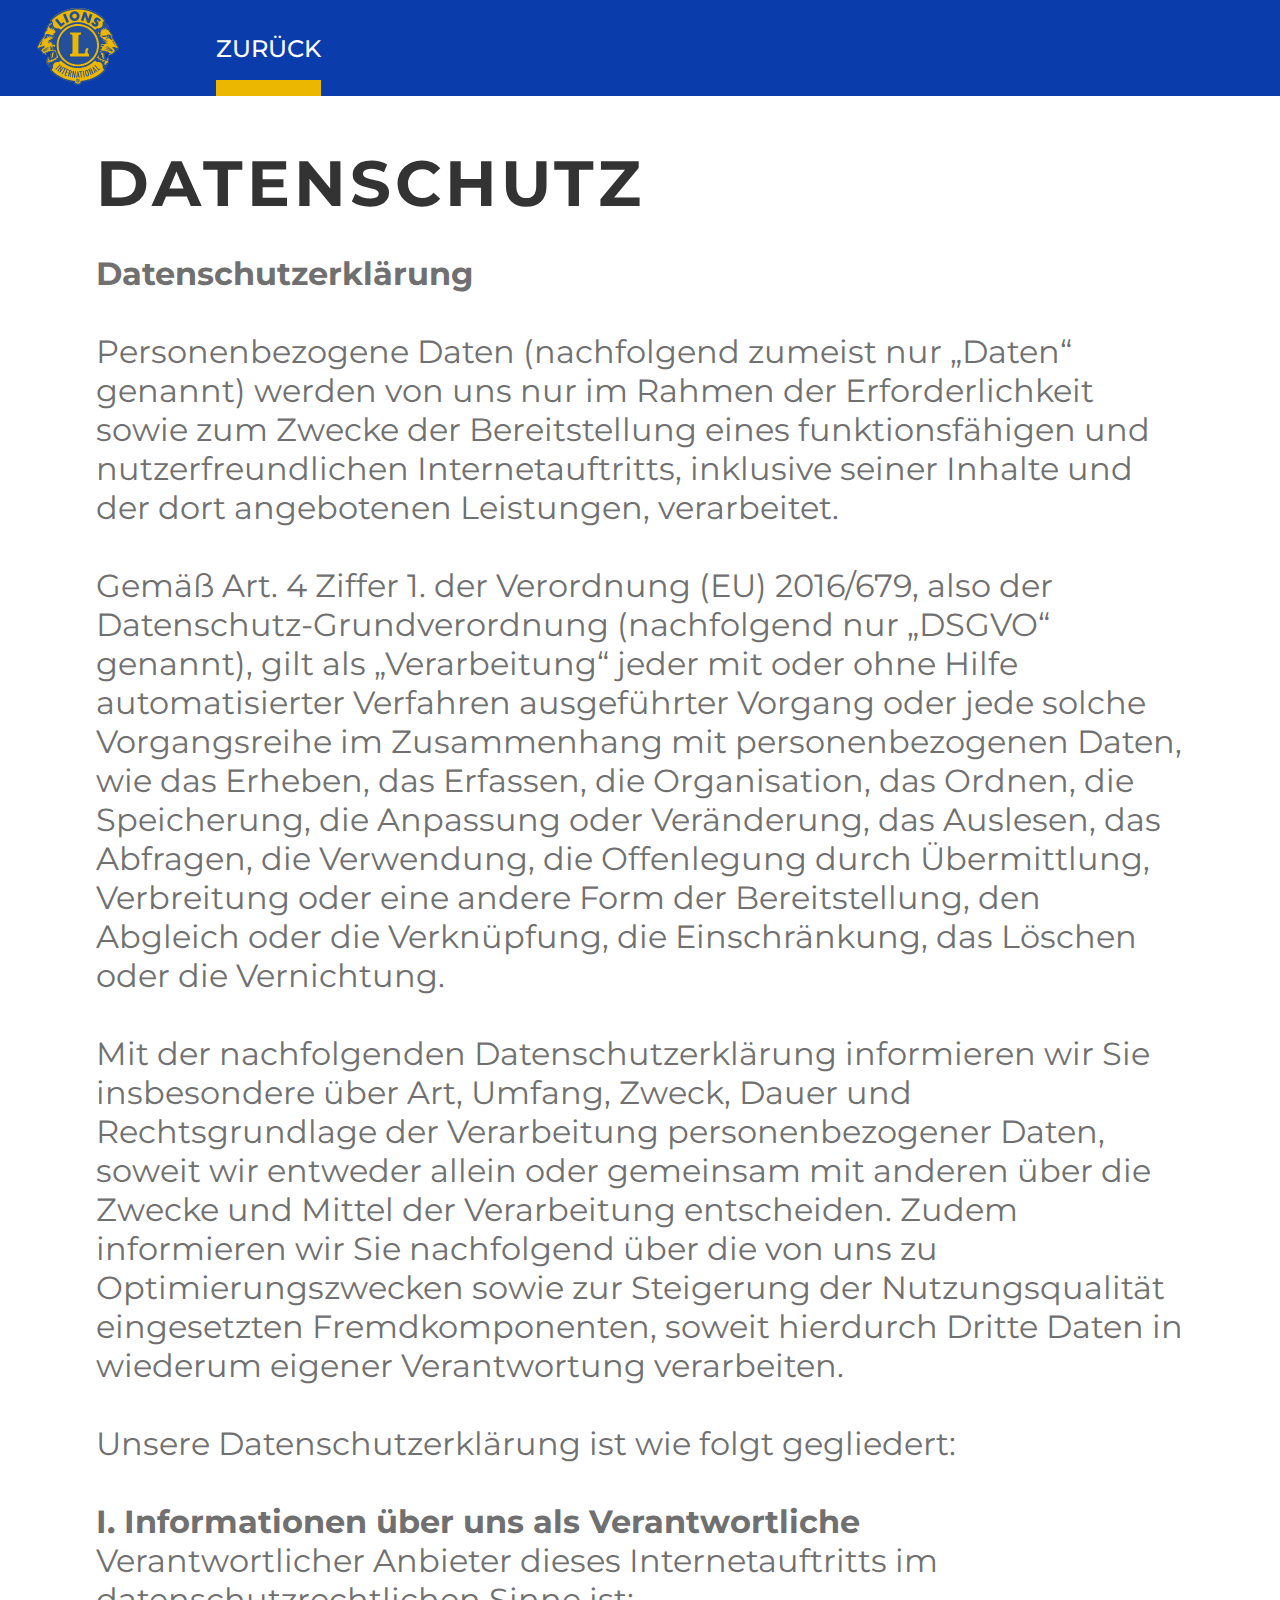
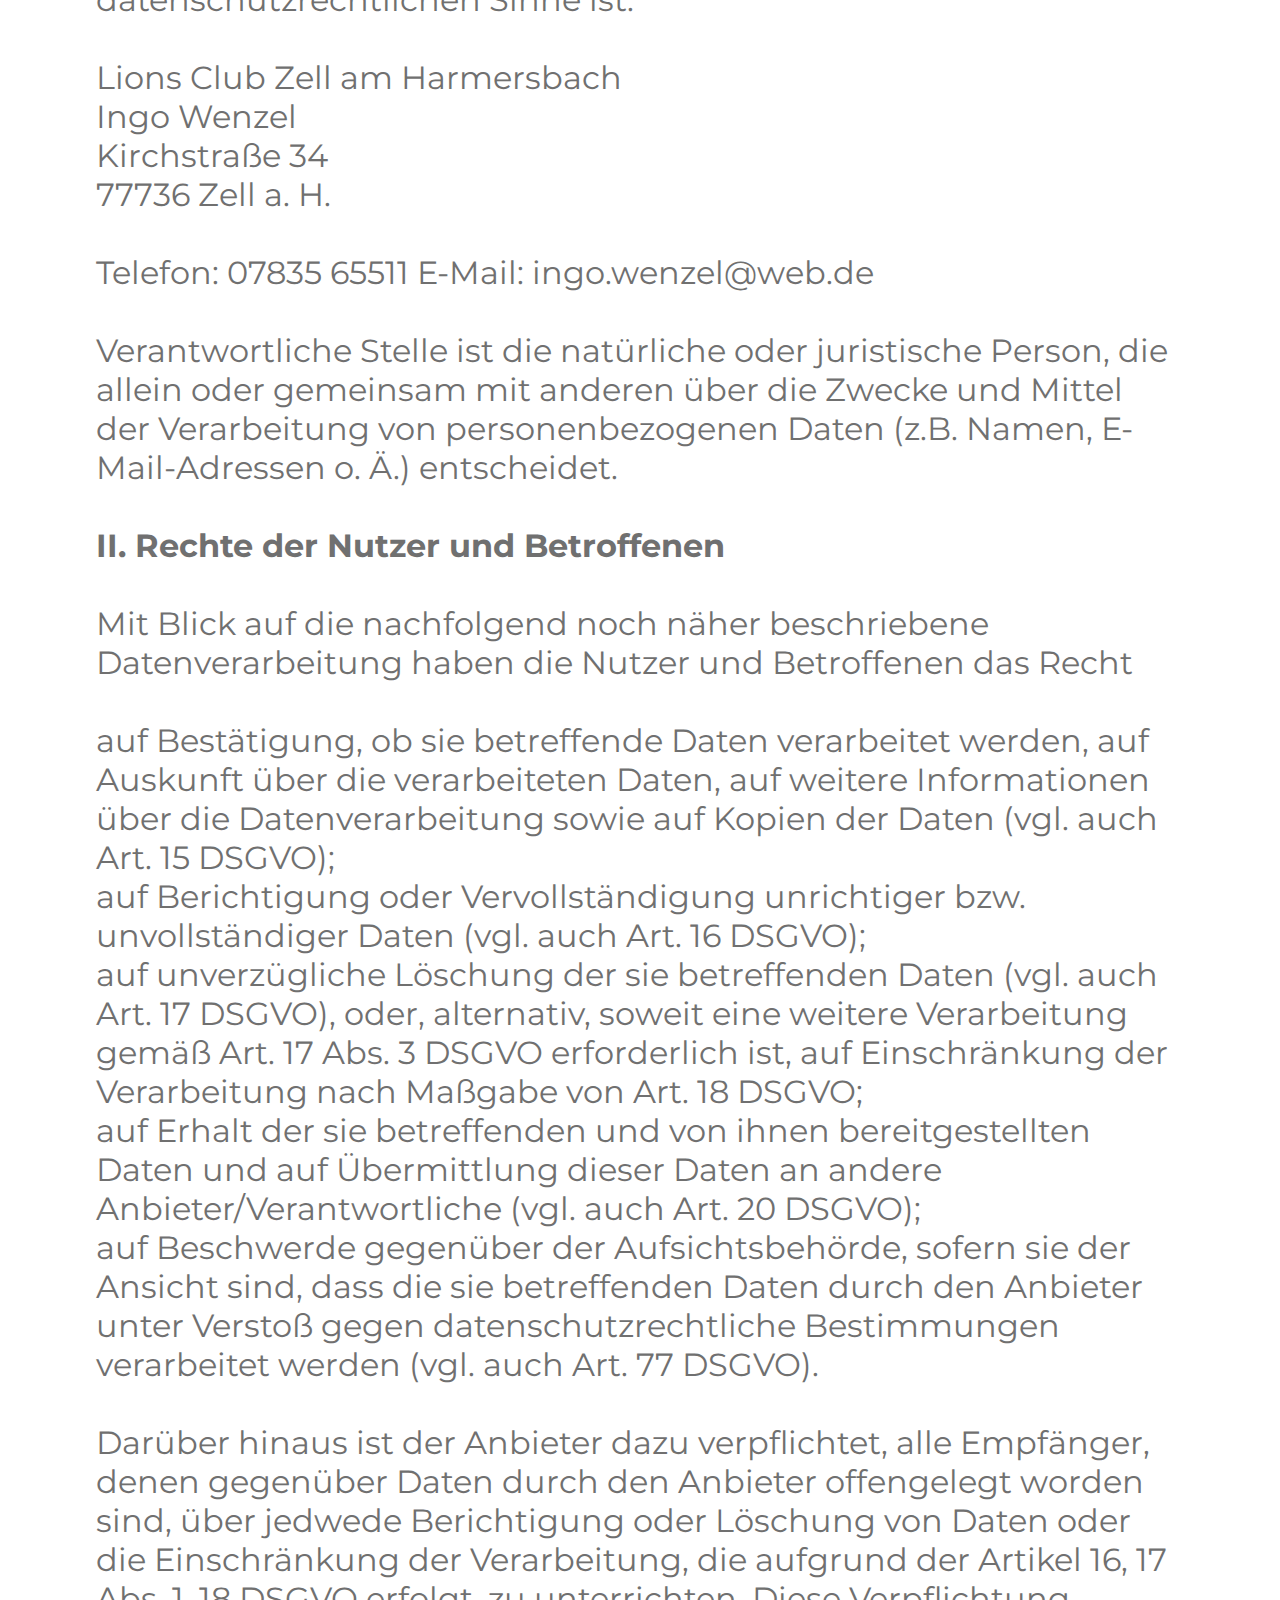
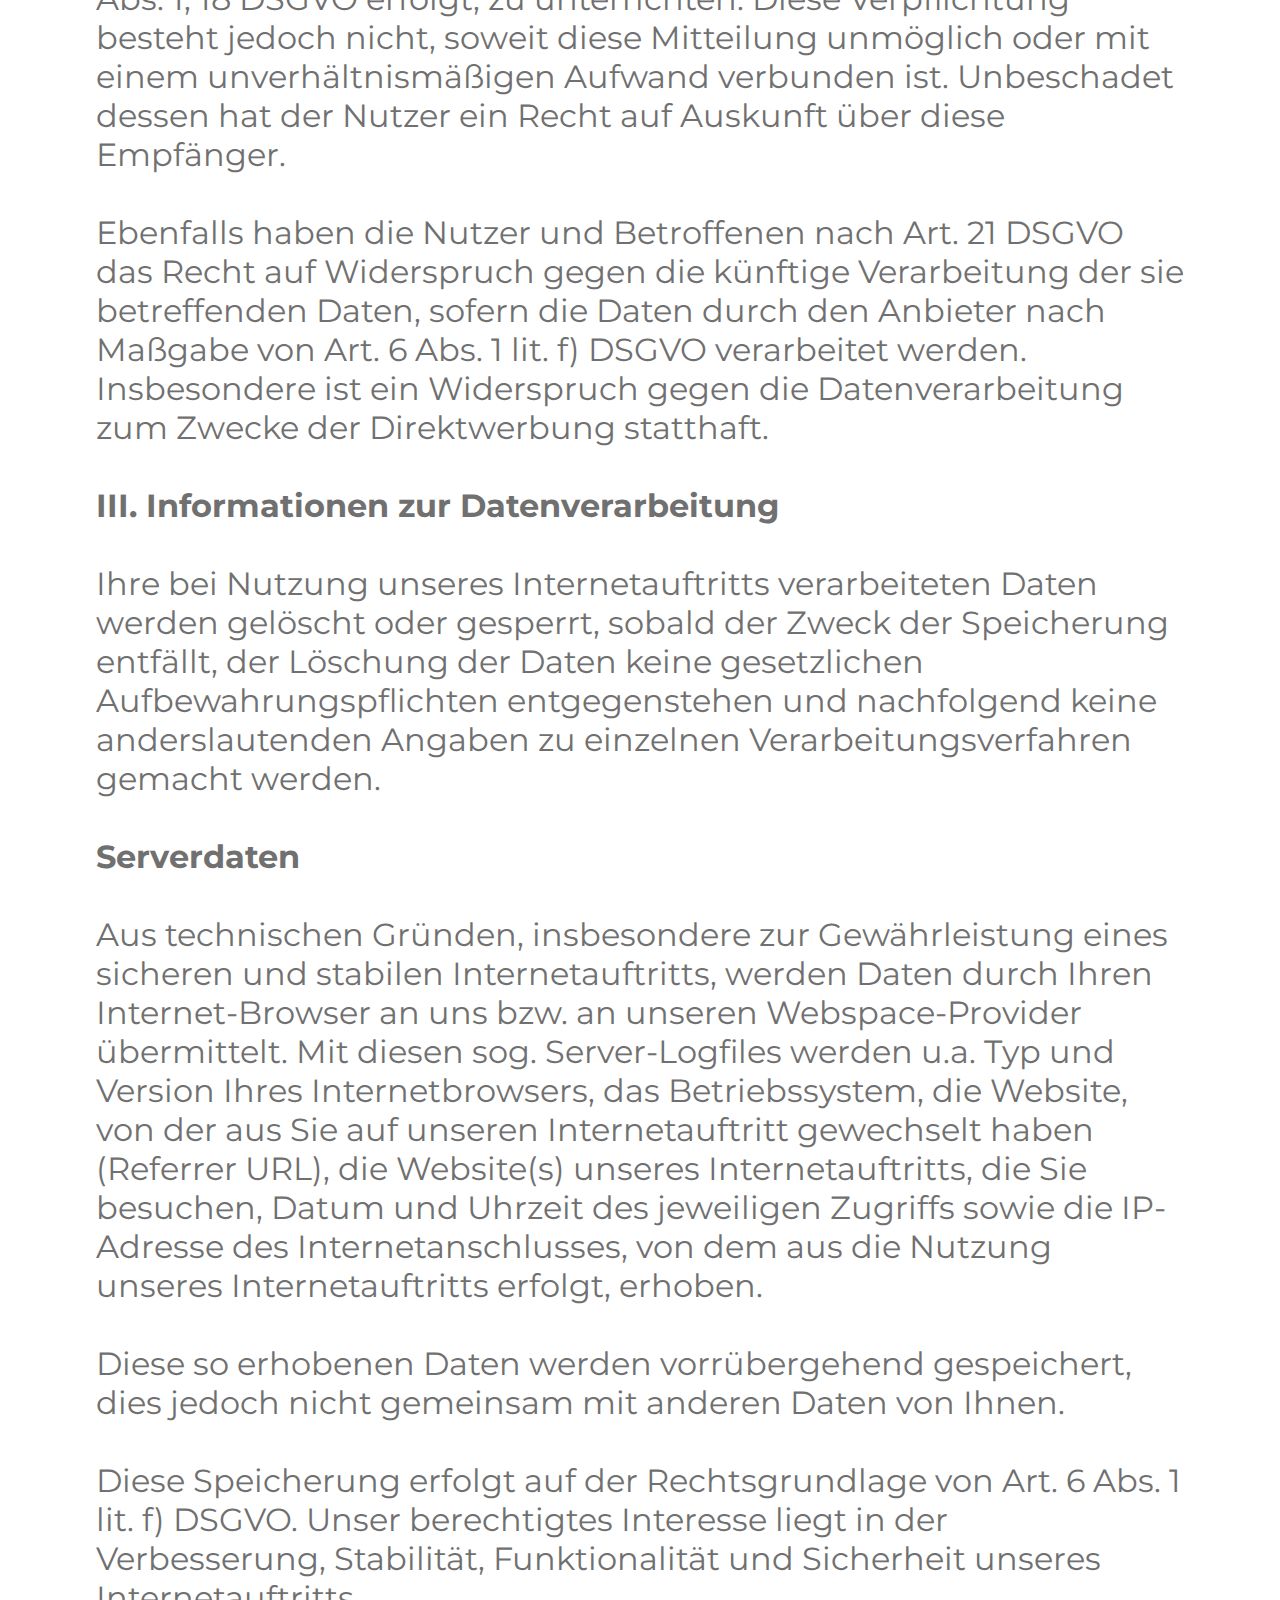
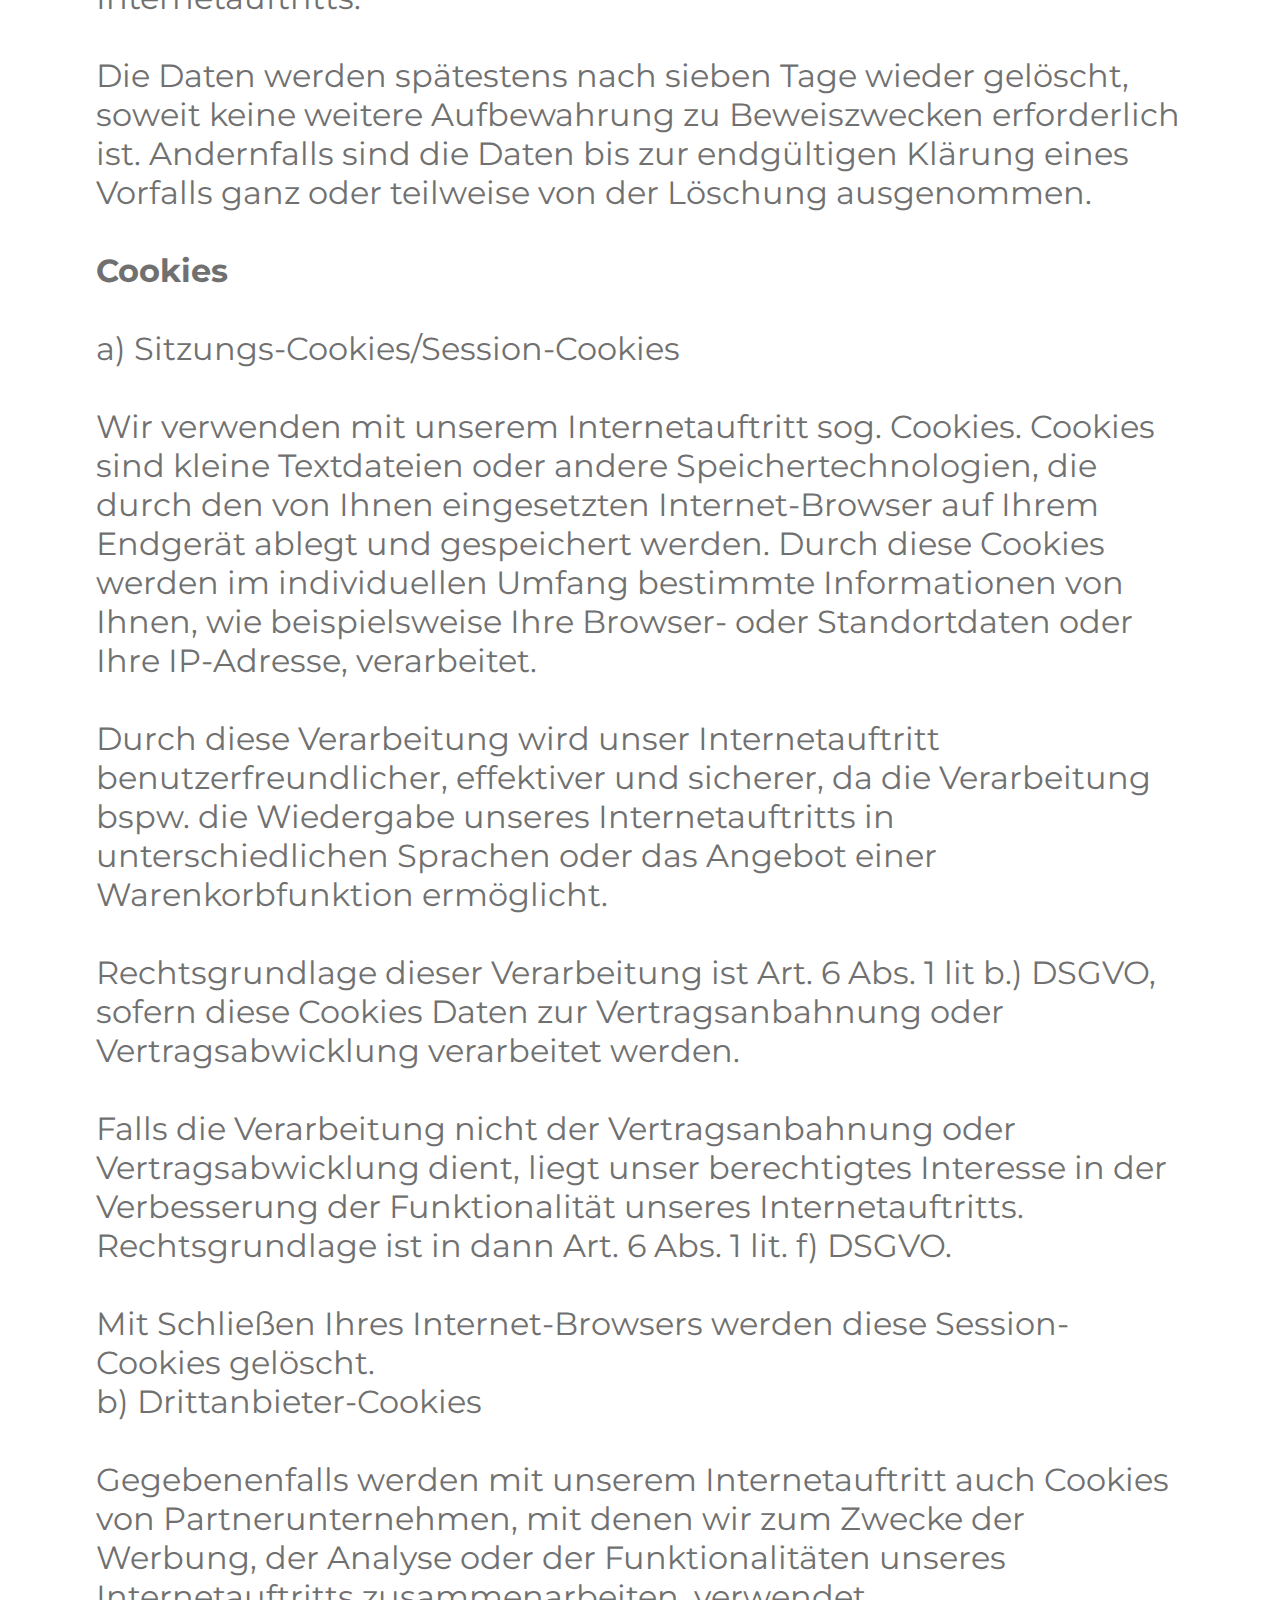
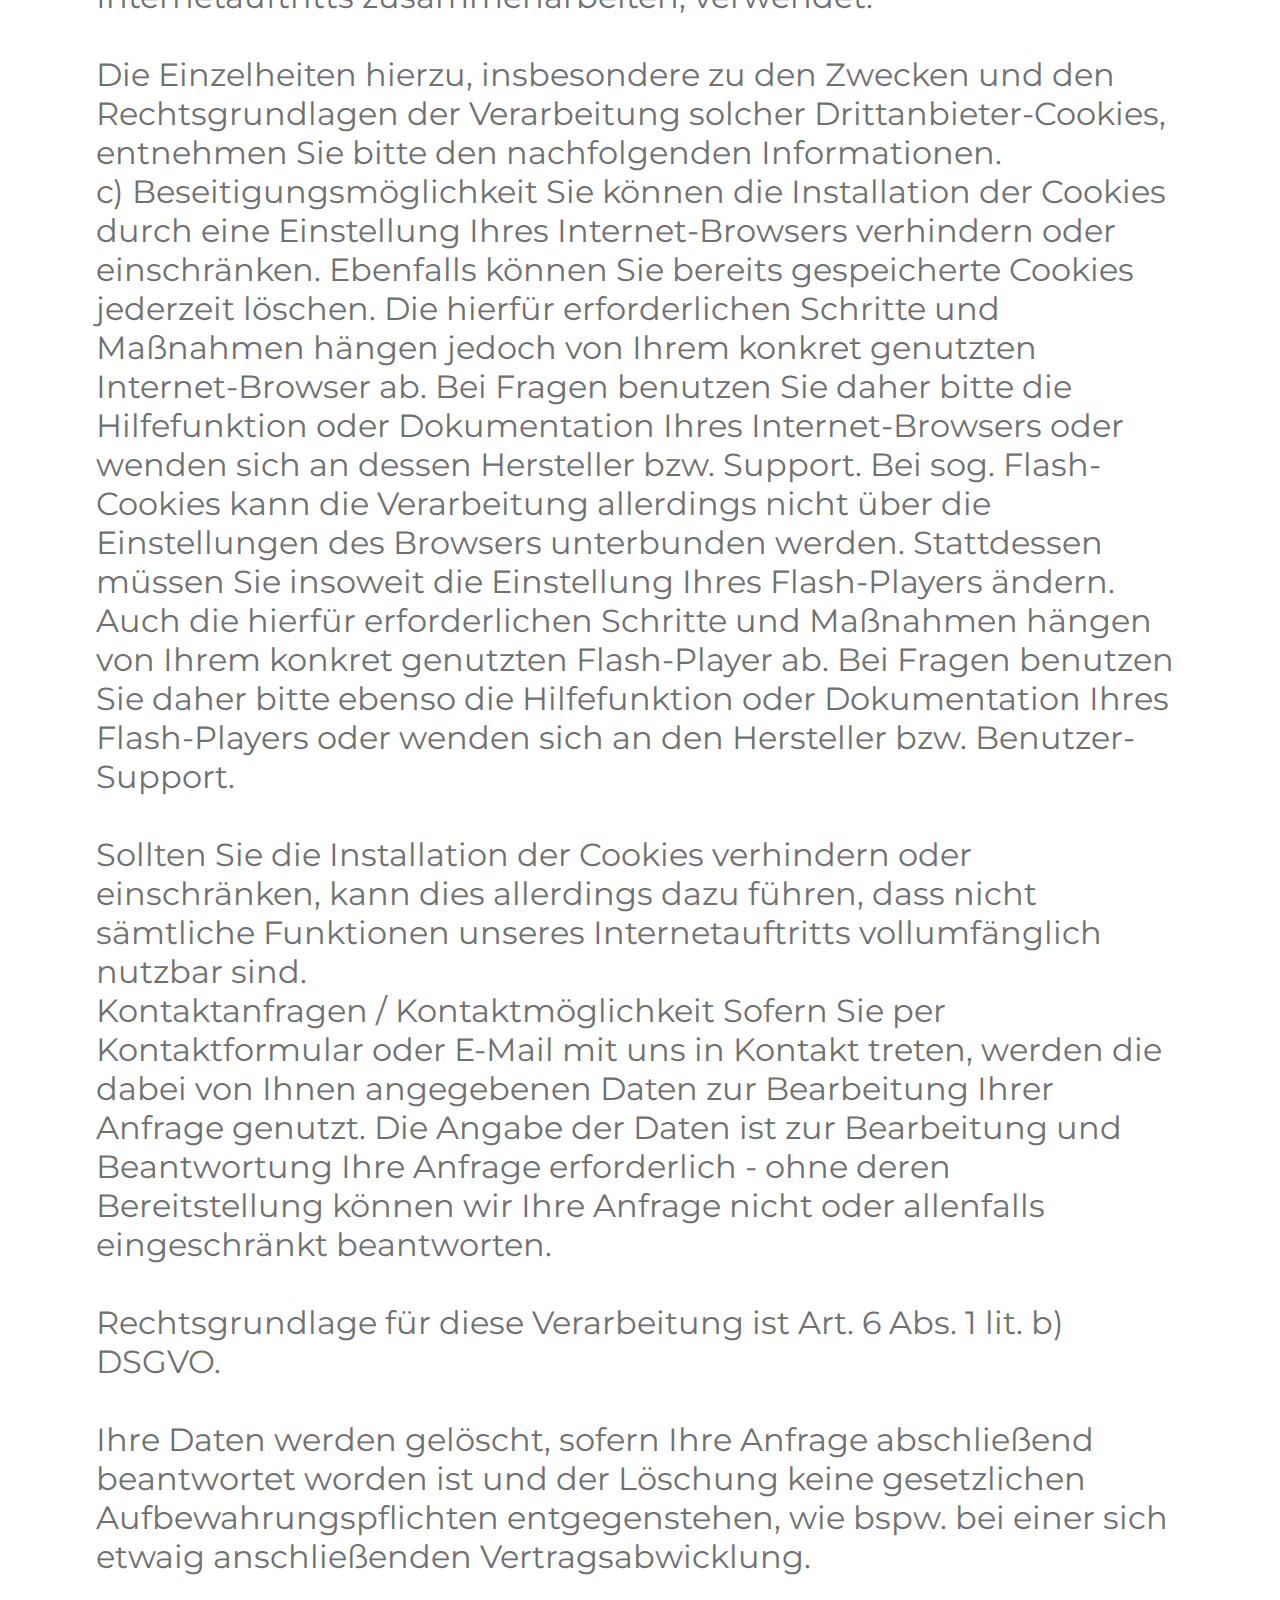
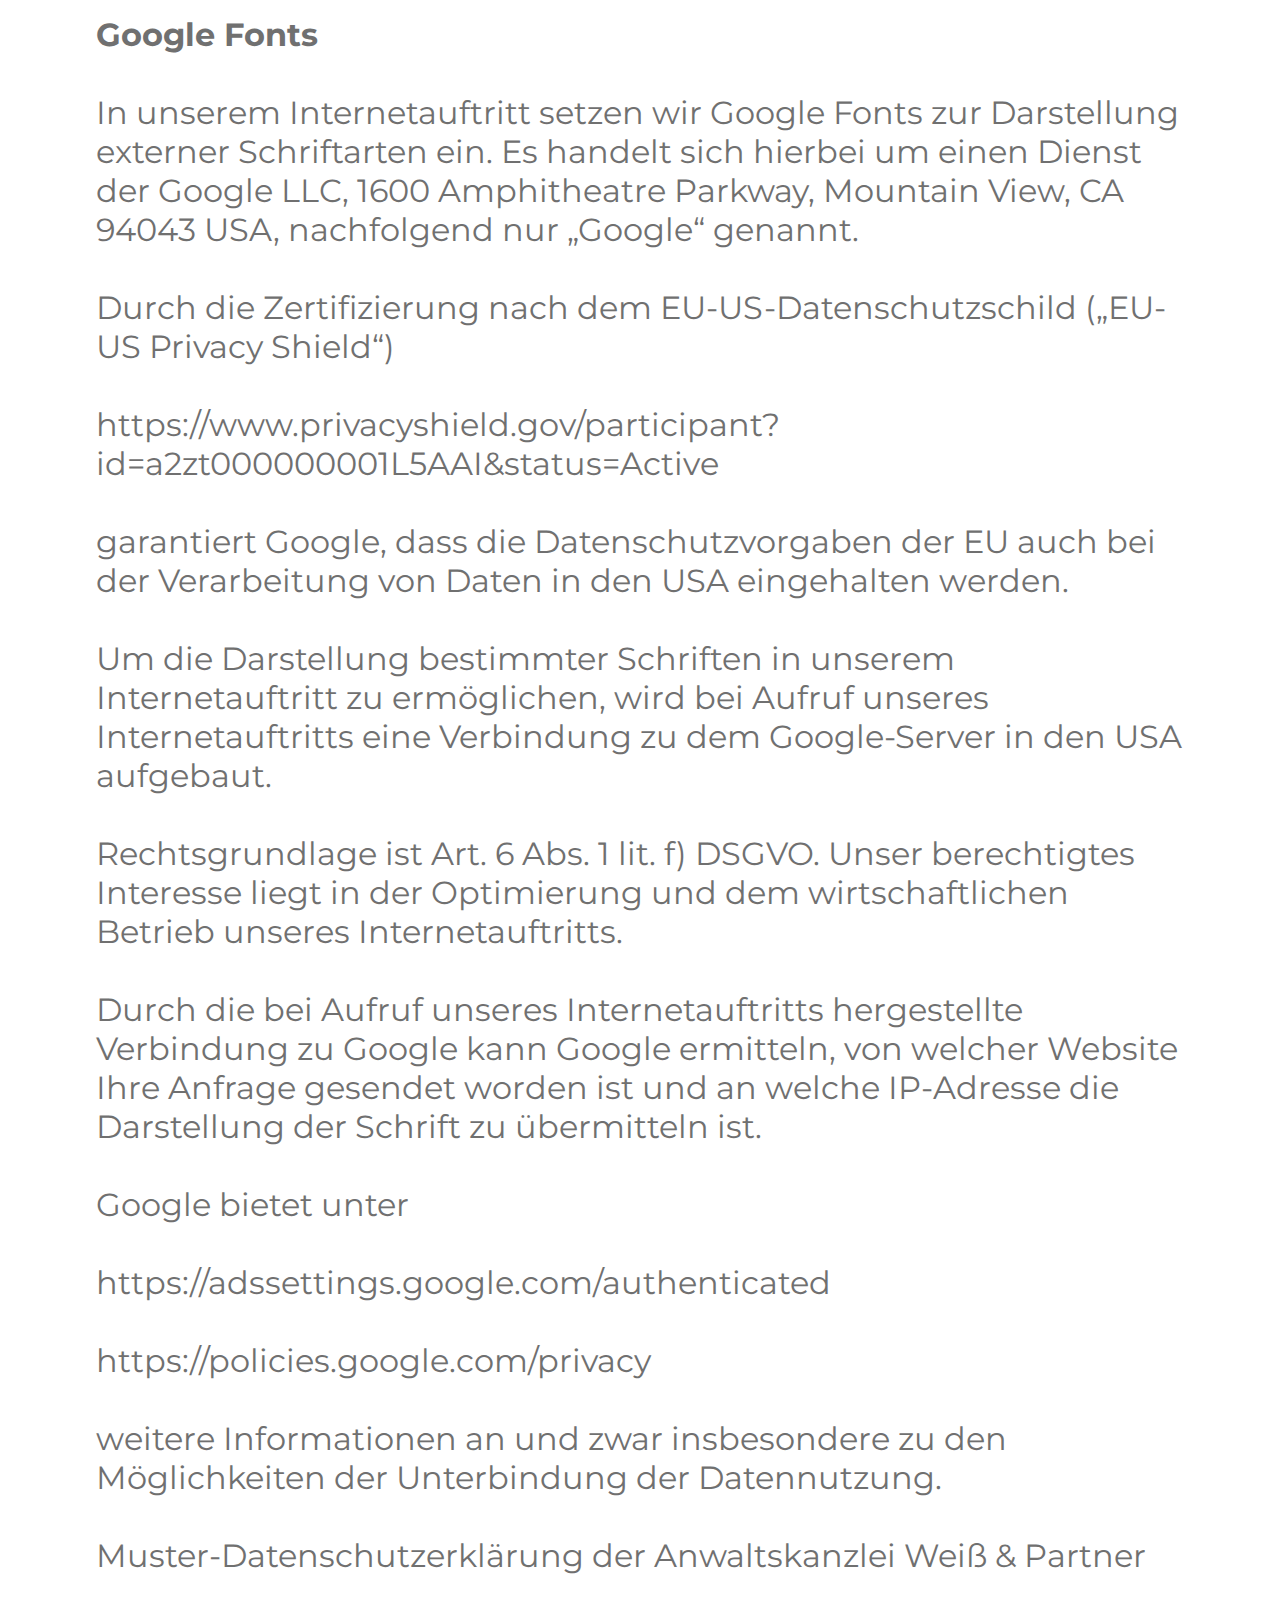
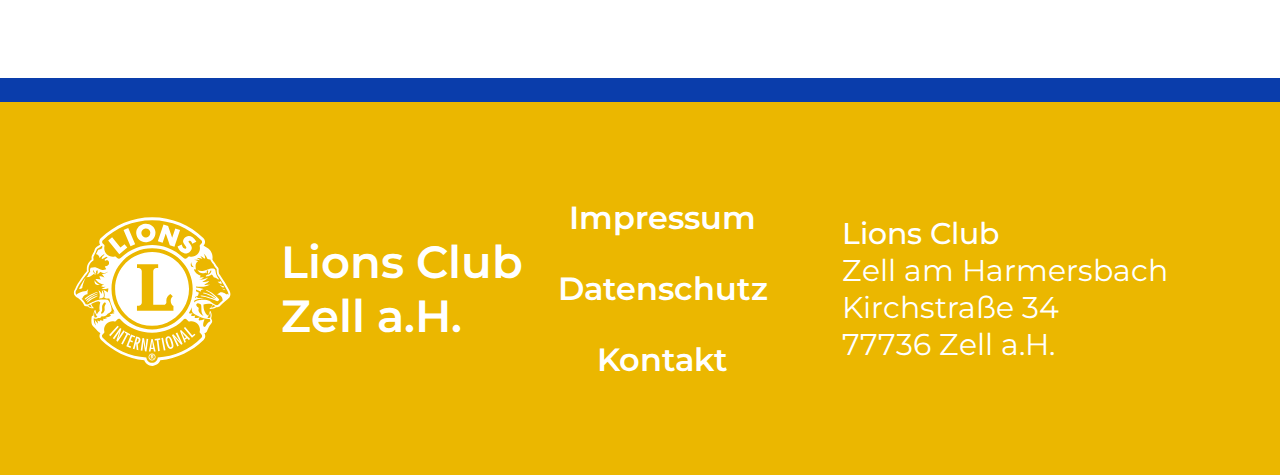
==== commit 234cca97: "Add files via upload" ====
--- a/datenschutz.html
+++ b/datenschutz.html
@@ -4,8 +4,8 @@
     <meta charset="UTF-8">
     <meta http-equiv="X-UA-Compatible" content="IE=edge">
     <meta name="viewport" content="width=device-width, initial-scale=1.0">
-    <meta name="description" content="Inhalt der Seite"/>
-    <meta name="keywords" content="Stichwort 1, Stichwort 2, Stichwort 3"/>
+    <meta name="description" content="Lions helfen! Wir helfen in Zell am Harmersbach, dem Kinzigtal und der Ortenau, wo Hilfe gebraucht wird. Ihre Spende an den Lions Club ist willkommen."/>
+    <meta name="keywords" content="Lions, Club, Organisation, Zell am Harmersbach, sozial, helfen, Projekte, Unterstützung, Spenden, Ortenau  "/>
     <meta name="robots" content="index"/>
     <meta name="robots" content="follow"/>
     <meta name="author" content="Maik Gebele"/>
@@ -20,17 +20,14 @@
     <section>
         <header class="bg_nav">
             <nav class="container navigation">
-                <div class="flex_menu" id="mainNav">
+                <div class="flex_menu-unterseiten active">
                 <a class="logo" href="/index.html">
                     <img src="img/lionlogo_2c.svg" alt='Logo "Lionsclub"'>
                 </a>
-                <a class="nav_main first-nav active" id="eins" href="/index.html">Zurück</a>
-                </div>
-                <div class="flex_menu">
-                <a class="nav_aside" href="/spenden.html">Spenden</a>
-                </div>       
+                <a onclick="history.back()" class="nav_main first-nav active" id="eins" href="#">Zurück</a>
+                </div>    
             </nav>
-    </header>
+        </header>
     <div class="c-mover"></div>
     <main>
         <div class="content-container">
--- a/css/style.css
+++ b/css/style.css
@@ -7,6 +7,7 @@
   --lions-weiß: #fff;
   --lions-hg-blau: #f2f6f9;
   --lions-blau-tr: #0a3dabd0;
+  --lions-blau-mobile: #0a3dab;
 
   /*var(--clr-cname)*/
 }
@@ -32,7 +33,9 @@
 }
 
 /*Navigation*/
-
+.hiden-m{
+  display: none;
+}
 .navigation{
 z-index: 100;
 display: flex;
@@ -45,6 +48,12 @@
 font-family: 'Montserrat', sans-serif;
 font-size: 1.5rem;
 }
+.flex_menu-unterseiten
+{
+display: flex;
+align-items: center;
+}
+
 .flex_menu{
 display: flex;
 align-items: center;
@@ -177,6 +186,10 @@
 margin: 0 auto;
 padding: 2rem 0 2rem 0;
 }
+.content-container-spenden{
+  margin: 0 auto;
+  padding: 4rem 0 0 0;
+  }
 
 /*Aktuelles*/
 
@@ -265,6 +278,21 @@
 }
 
 /*Menü-Balken*/
+
+.flex_menu-unterseiten .active {
+  color: #fff;
+  }
+  .flex_menu-unterseiten .active::after {
+  content: "";
+  position: absolute;
+  left: 0;
+  bottom: 0;
+  margin: -2.08rem 0rem;
+  width: 100%;
+  height: 1rem;
+  background: #EBB700;
+  animation: strich 0.4s ease-in-out;
+  }
 
 .flex_menu .active {
 color: #fff;
@@ -556,7 +584,7 @@
 .invest-bg{
   margin: 8rem auto;
   margin-bottom: 0;
-  padding: 3rem 0;
+  padding: 3rem 0 10rem 0;
   background-color: var(--lions-hg-blau);
 }
 .investor-wrap{
@@ -707,9 +735,10 @@
 /*Weitere Artikel*/
 
 .weitere-artikel-laden{
-padding: 0 0 5rem 0;
+padding: 2rem 0 5rem 0;
 display: flex;
 justify-content: center;
+background-color: var(--lions-weiß);
 }
 .load-artikel{
 font-family: 'Montserrat', sans-serif;
@@ -733,7 +762,7 @@
 
 .swiper {
 width: 100%;
-height: 70vh;
+height: 90vh;
 color: var(--lions-weiß);
 }
 .swiper-button-next::after{
@@ -792,14 +821,16 @@
 .sl-a:hover{
   background-color: var(--lions-gelb);
 }
-
-/* für smooth scroll css */
-/* :target:before {
-content: "";
-display: block;
-height: 120px;
-margin: -120px 0 0;
-} */
+.sl-a:active{
+  background-color: var(--lions-gelb);
+}
+.nomorecontent{
+  text-align: center;
+  font-size: 1.7rem;
+  font-family: 'Montserrat', sans-serif;
+  font-weight: 600;
+  color: var(--lions-blau);
+}
 
 
 /* Kleinere Bildschirme */ /*----------------------------------------------------1200 PX--------------------------------------------------------------*/
@@ -896,6 +927,9 @@
     padding: 0.7rem;
     font-weight: 500;
     }
+    .investor-wrap{
+      margin: 1.2rem;
+    }
 
   /* Karten-überregional*/
   .urh-container{
@@ -948,8 +982,7 @@
 
   /*header*/
   .logo img{
-    width: 100%;
-    margin: 1rem 2rem;
+    margin: 1rem 0.2rem;
   }
   .navigation{
     font-size: 1rem;
@@ -994,6 +1027,9 @@
     margin-right: 1.2rem;
     margin-bottom: 0.75rem;
   }
+  .investor-wrap{
+    margin: 0.8rem;
+  }
 
   /*überschrift-text*/
   .content-container p{
@@ -1008,6 +1044,15 @@
   .content_subheading{
     font-size: 2.2rem;
   }
+  .content_heading{
+    font-size: 2.5rem;
+    }
+    .spendenkonto{
+      width: 70%;
+    }
+    .heading-investor{
+      font-size: 2.5rem;
+    }
 
   /* Karten-überregional*/
   .ueberregional-container{
@@ -1083,12 +1128,153 @@
 @media screen and (max-width:820px) {
 
   /* HEADER/FOOTER/ELEMENTE */
+  html{
+    scroll-behavior: smooth;
+  }
+  .flex_menu-unterseiten .active::after {
+  margin: -2.52rem 0rem;
+  }
+  .flex_menu-unterseiten .logo img{
+    margin-right: 5rem;
+  }
+  /* für smooth scroll css */
+      :target:before {
+      content: "";
+      display: block;
+      height: 90px;
+      margin: -90px 0 0;
+      }
+  .logo img{
+    margin: 0;
+    padding: 0;
+  }
 
   /*Navigation*/
-
+  .hiden-d{
+    display: none;
+  }
+  .hiden-m{
+    display: inline-block;
+  }
+  .burger div{
+    width: 42px;
+    height: 3px;
+    margin: 8px;
+    background-color: var(--lions-gelb);
+    transition: all 0.25s ease ;
+  }
+  .burger{
+    position: absolute;
+    right: 2rem;
+    top: 1.5rem;
+    cursor: pointer;
+  }
   .navigation{
-  display: none;
-  }
+    z-index: 100;
+    display: inline-block;
+    position: fixed;
+    background-color: var(--lions-blau) ;
+    width: 100%;
+    height: 6rem;
+    font-family: 'Montserrat', sans-serif;
+    font-size: 1rem;
+    }
+
+    .flex_menu{
+    position:absolute;
+    right: 0px;
+    display: flex;
+    flex-direction: column;
+    padding-bottom: 42rem;
+    background-color: var(--lions-blau-mobile);
+    transform: translateX(100%);
+    transition: transform 0.5s ease-in-out;
+    }
+    .flex_menu-active{
+      transform: translateX(0%);
+    }
+    .flex_menu .mobnav{
+      text-align: center;
+      width: 15rem;
+      padding: 2rem 0;
+    }
+    .flex_menu .active::after {
+      content: "";
+      position: absolute;
+      left: 0;
+      bottom: 0;
+      margin: 1rem 0rem;
+      width: 100%;
+      height: 0.6rem;
+    }
+    .flex_menu a, .asidenav{
+      opacity: 1;
+    }
+    @keyframes flex_menu-fade{
+      from{
+        opacity: 0;
+        transform: translateX(200px);
+      }
+      to{
+        opacity: 1;
+        transform: translateX(-50px);
+      }
+    }
+    .toggle .line1{
+      transform: rotate(-45deg) translate(-7px,8px);
+    }
+    .toggle .line2{
+      opacity: 0;
+    }
+    .toggle .line3{
+      transform: rotate(+45deg) translate(-7px,-8px);
+    }
+    
+
+    .asidenav{
+    display: block;
+    text-align: center;
+    width: 15rem;
+    padding: 1.5rem 0;
+    margin-top: 20.75rem;
+    background-color: var(--lions-gelb);
+    }
+    .navigation .nav_aside{
+    text-align: center;
+    width: 15rem;
+    margin-right: 0;
+    margin-top: 25rem;
+    margin-bottom:10rem ;
+    border: solid 0 var(--lions-gelb);
+    padding: 1rem 4rem;
+    border-radius: 0px;
+    color: var(--lions-weiß);
+    font-weight: 500;
+    text-transform: uppercase;
+    }
+    .navigation .nav_aside:active{
+    background-color:var(--lions-blau-mobile);
+    }
+    .navigation .nav_main{
+    text-transform: uppercase;
+    font-weight: 500;
+    position: relative;
+    }
+    .navigation .nav_main:hover{
+    color: var(--lions-weiß);
+    }
+    .navigation a{
+    text-decoration: none;
+    color: var(--lions-menu-nichtaktiv);
+    margin: 0;
+    padding: 0;
+    }
+    .navigation .first-nav{
+    margin-left: 0;
+    }
+    .flex_menu .menu{
+    margin-left: 0;
+    }
 
   /*Footer*/
   .footer-bg{
@@ -1130,12 +1316,28 @@
       margin-top: 3.2rem;
       font-size: 1.5rem;
     }
+    .investor-wrap{
+      margin: 0.8rem;
+    }
+    .investoren-container{
+      flex-flow: wrap;
+    }
+    .investor-wrap{
+      justify-content: center;
+    }
+    .investor-wrap a{
+      width: 70%;
+      padding-top: 0.75rem;
+      }
 
   /*-------------------------------------------------------------------------------------*/
 
   /*überschrift-text*/
   .overlay h1{
-    font-size: 2rem;
+    font-size:  clamp( 1.5rem 50% 3rem)
+  }
+  .overlay h2{
+    font-size:  clamp( 1rem 50% 2.5rem)
   }
 
   .content_text-ueberuns{
@@ -1143,6 +1345,10 @@
   }
   .content-container .content_text-ueberuns{
     font-size: 1.1rem;
+  }
+  .heading-investor{
+    font-size: 1.8rem;
+    margin: 1.5rem;
   }
 
   /*artikel*/
@@ -1181,6 +1387,31 @@
     .btn svg{
       width: 15%;
     }
+    .content_text-spenden{
+      font-size: 1.5rem;
+      margin:  2.5rem;
+    }
+    .spendenkonto{
+      width: 90%;
+    }
+    .inhalt-spenden h3{
+      font-size: 1.1rem;
+    }
+    .inhalt-spenden p{
+      font-size: 1rem;
+    }
+    .content-container h1{
+      font-size: 2rem;
+    }
+    .content-container p{
+      font-size: 1rem;
+    }
+    .kontakt-container{
+      display: block;
+    }
+    .kontakt-svg{
+     margin-left: 4rem;
+    }
       
 
   /* Karten-überregional*/
@@ -1199,6 +1430,38 @@
     -webkit-transform-origin: left;
             transform-origin: left;
     }
+    /* slider */
+    .sl-title{
+      font-size: 2rem;
+    }
+  
+    .sl-text p{
+      font-size: 1rem;
+    }
+  
+    .sl-a{
+      font-size: 1rem;
+    }
+    .bild1{
+      background-image: url("#");
+      background-size: cover;
+      background-color: var(--lions-blau);
+      }
+      .bild2{
+      background-image: url("#");
+      background-size: cover;
+      background-color: var(--lions-blau);
+      }
+      .bild3{
+      background-image: url("#");
+      background-size: cover;
+      background-color: var(--lions-blau);
+      }
+      .bild4{
+      background-image: url("#");
+      background-size: cover;
+      background-color: var(--lions-blau);
+      }
 
   /* Ziele */
   .ziele-bg{
@@ -1218,6 +1481,12 @@
     border: solid 0.5rem var(--lions-gelb);
     left: 1.6rem;
     }
+  /* ueber uns */
+
+  .content_subheading-ueberuns{
+    font-size: 1.45rem;
+    margin: 0 1.2rem;
+  }
   /* vorstand */
   .mitglied-weiss .vorstand-bild, .mitglied .vorstand-bild{
     width: 25%;
@@ -1259,7 +1528,11 @@
 
   /*überschrift-text*/
   .overlay h1{
-    font-size: 1.6rem;
+    font-size: 1.5rem;
+  }
+  .overlay h2{
+    margin-top: 6rem;
+    font-size: 0.85rem;
   }
 
   .content_text-ueberuns{
@@ -1269,7 +1542,7 @@
   .content-container .content_text-ueberuns{
     font-size: 1rem;
   }
-  .content-container .content_heading{
+  .content-container{
     font-size: 1.5rem;
   }
   .content-container .content_text{
@@ -1282,6 +1555,22 @@
   .content-container .content_subheading{
     font-size: 1.3rem;
   }
+  .content_heading{
+    font-size: 1.7rem;
+    }
+
+    .heading-investor{
+      font-size: 1.4rem;
+      margin: 1rem;
+    }
+    .content-container h1{
+      font-size: 1.5rem;
+    }
+    .content-container p{
+      font-size: 1rem;
+    }
+    
+
   /*artikel*/
   .artikel-container{
     text-align: center;
@@ -1316,6 +1605,54 @@
       background-color: var(--lions-blau);
       color: var(--lions-weiß);
       }
+      .content_text-spenden{
+        font-size: 1rem;
+        margin:  2rem;
+      }
+      .spendenkonto{
+        width: 95%;
+      }
+      .inhalt-spenden h3{
+        font-size: 1rem;
+      }
+      .inhalt-spenden p{
+        font-size: 0.8rem;
+      }
+
+
+  /* slider */
+  .sl-title{
+    font-size: 1.2rem;
+    text-align: center;
+  }
+
+  .sl-text p{
+    font-size: 0.65rem;
+  }
+
+  .sl-a{
+    font-size: 0.6rem;
+  }
+  .bild1{
+    background-image: url("#");
+    background-size: cover;
+    background-color: var(--lions-blau);
+    }
+    .bild2{
+    background-image: url("#");
+    background-size: cover;
+    background-color: var(--lions-blau);
+    }
+    .bild3{
+    background-image: url("#");
+    background-size: cover;
+    background-color: var(--lions-blau);
+    }
+    .bild4{
+    background-image: url("#");
+    background-size: cover;
+    background-color: var(--lions-blau);
+    }
 
   /* Karten-überregional*/
     .urh-container{
@@ -1355,6 +1692,11 @@
     border: solid 0.5rem var(--lions-gelb);
     left: 1.6rem;
     }
+      /* ueber uns */
+
+  .content_subheading-ueberuns{
+    font-size: 1.2rem;
+  }
   
   /* vorstand */
   .mitglied{
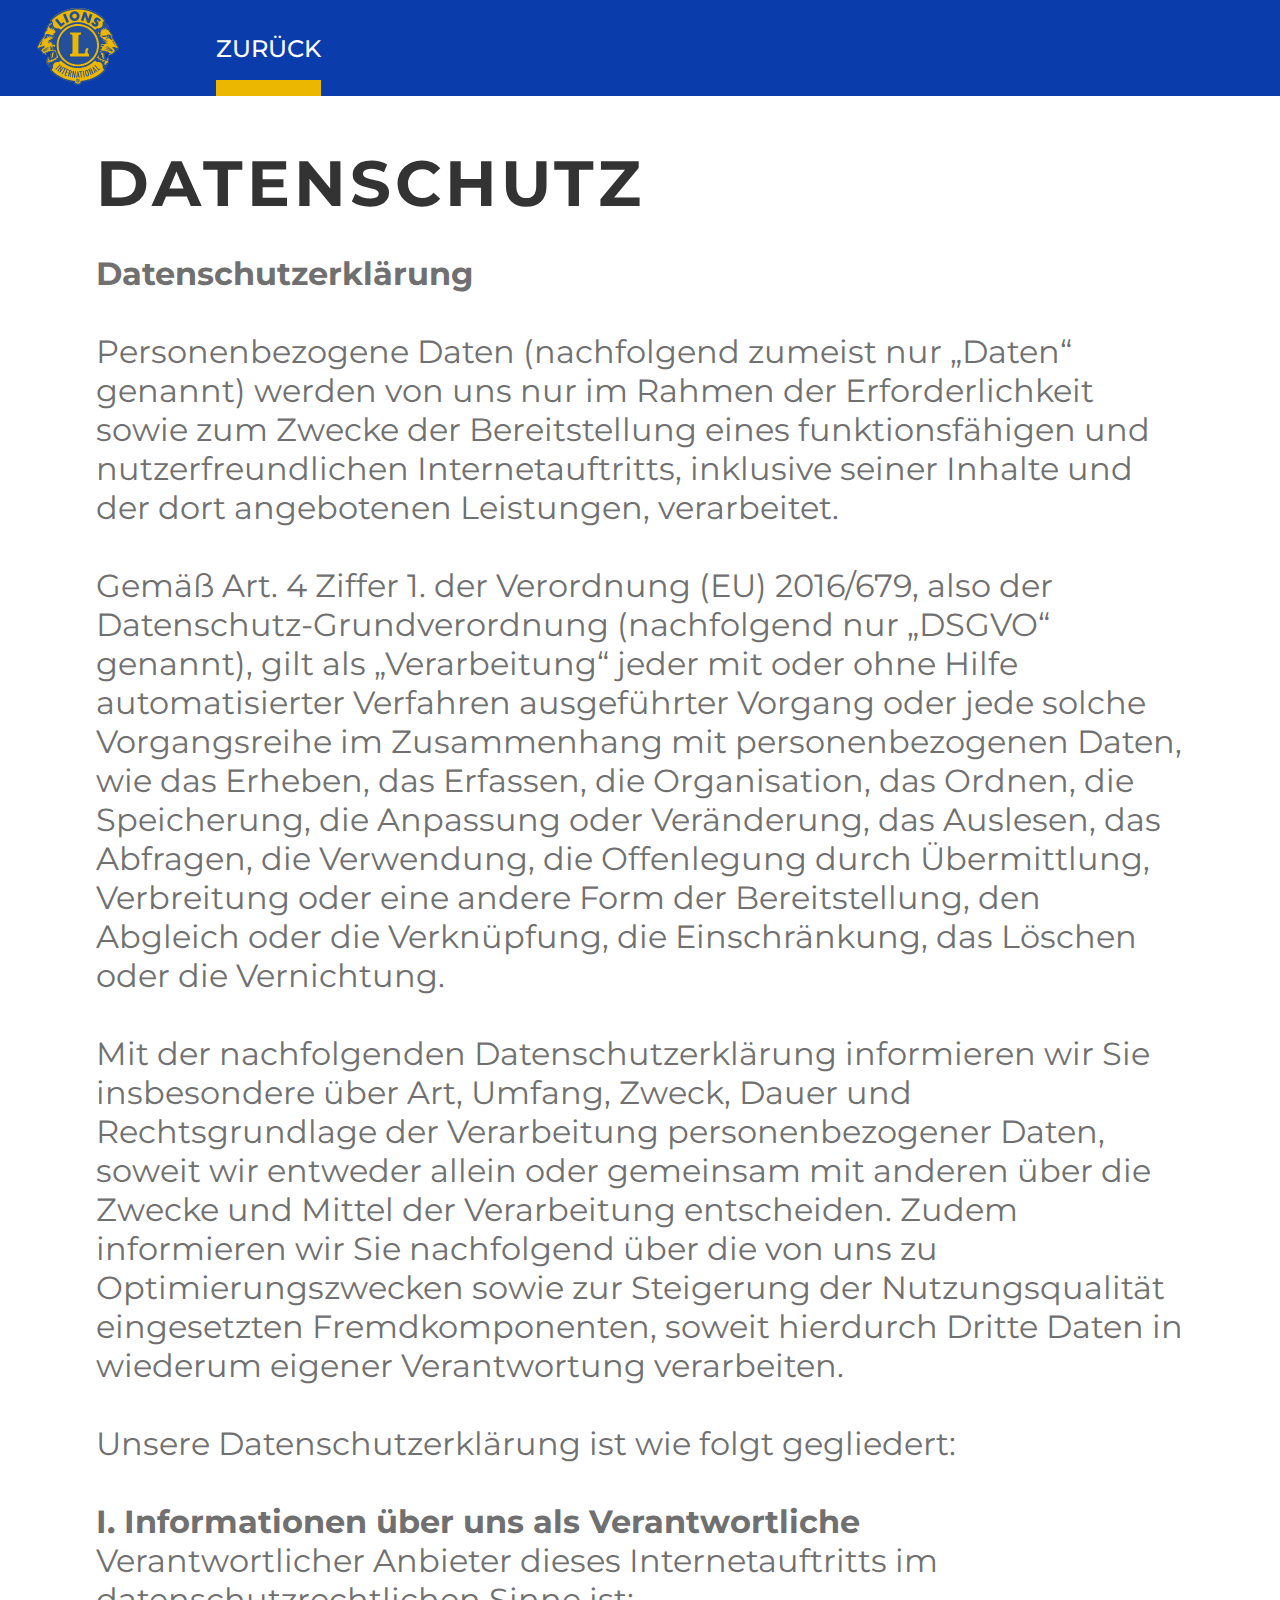
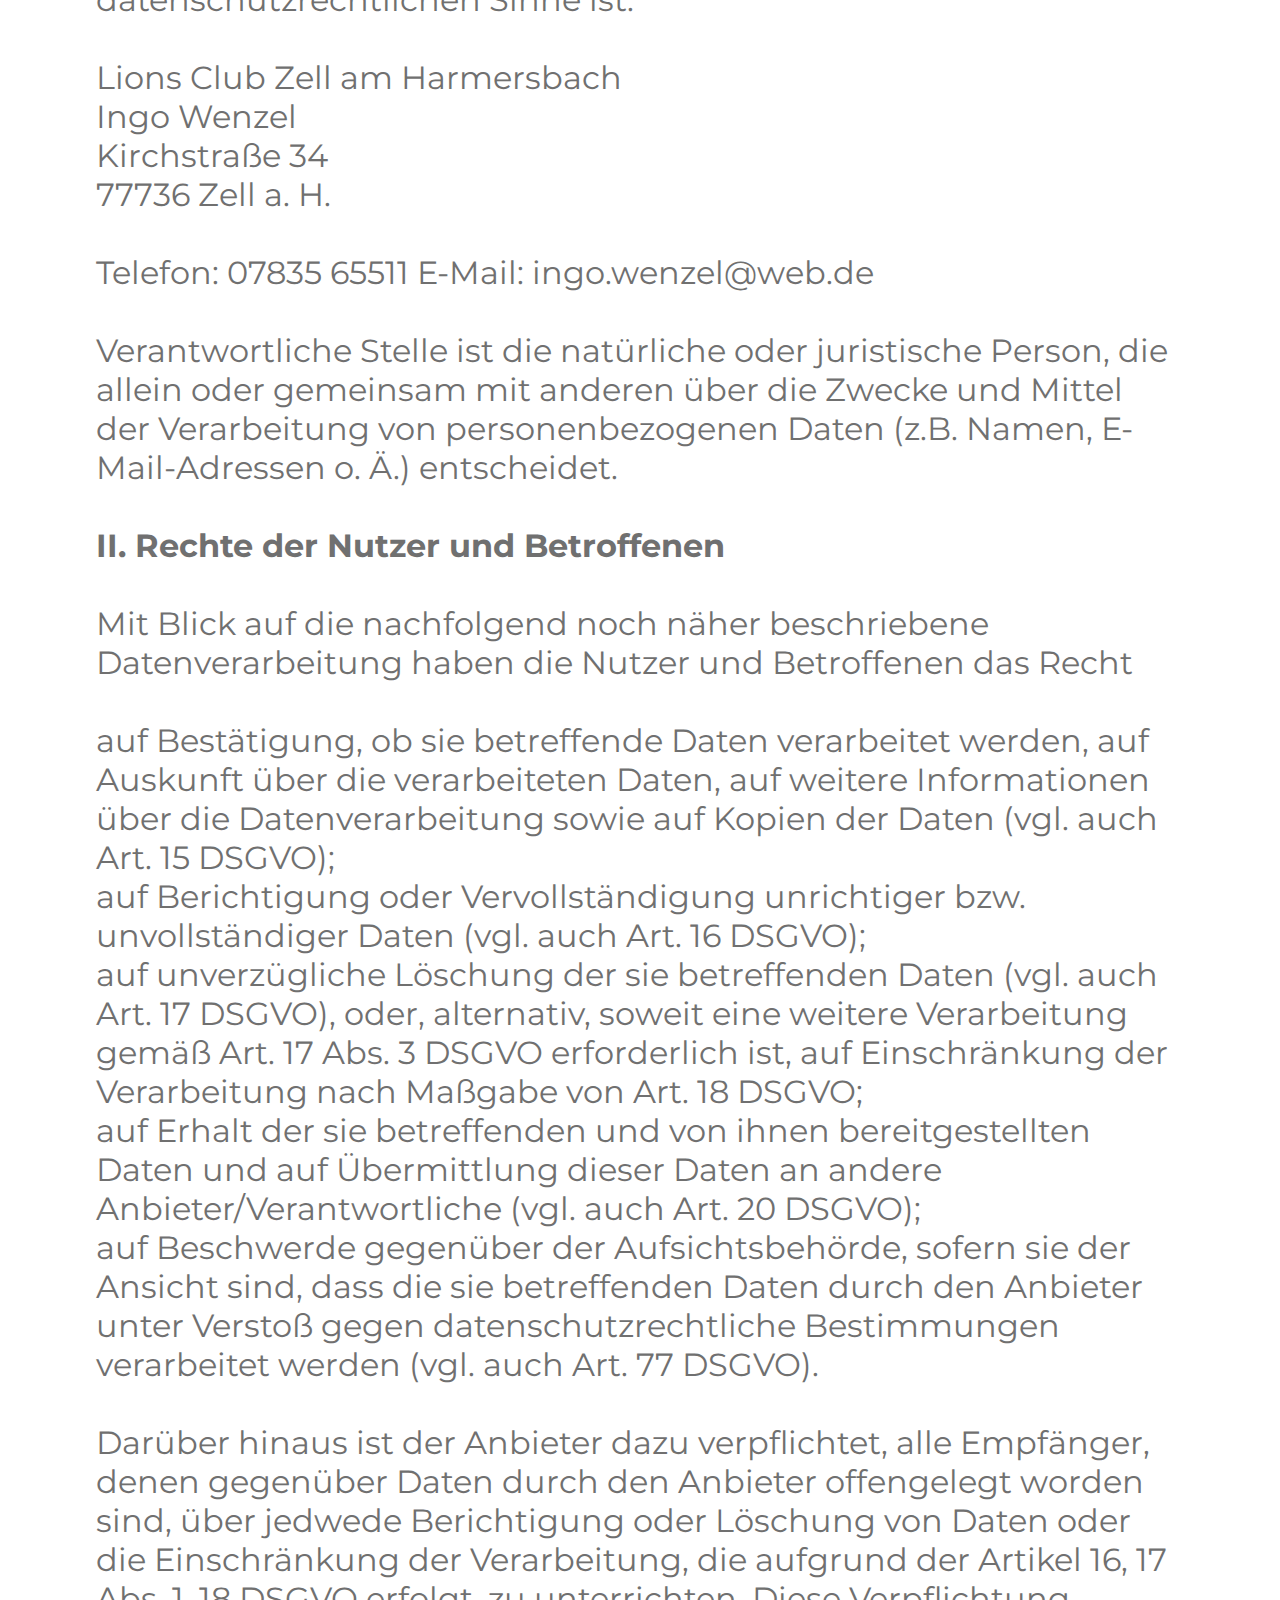
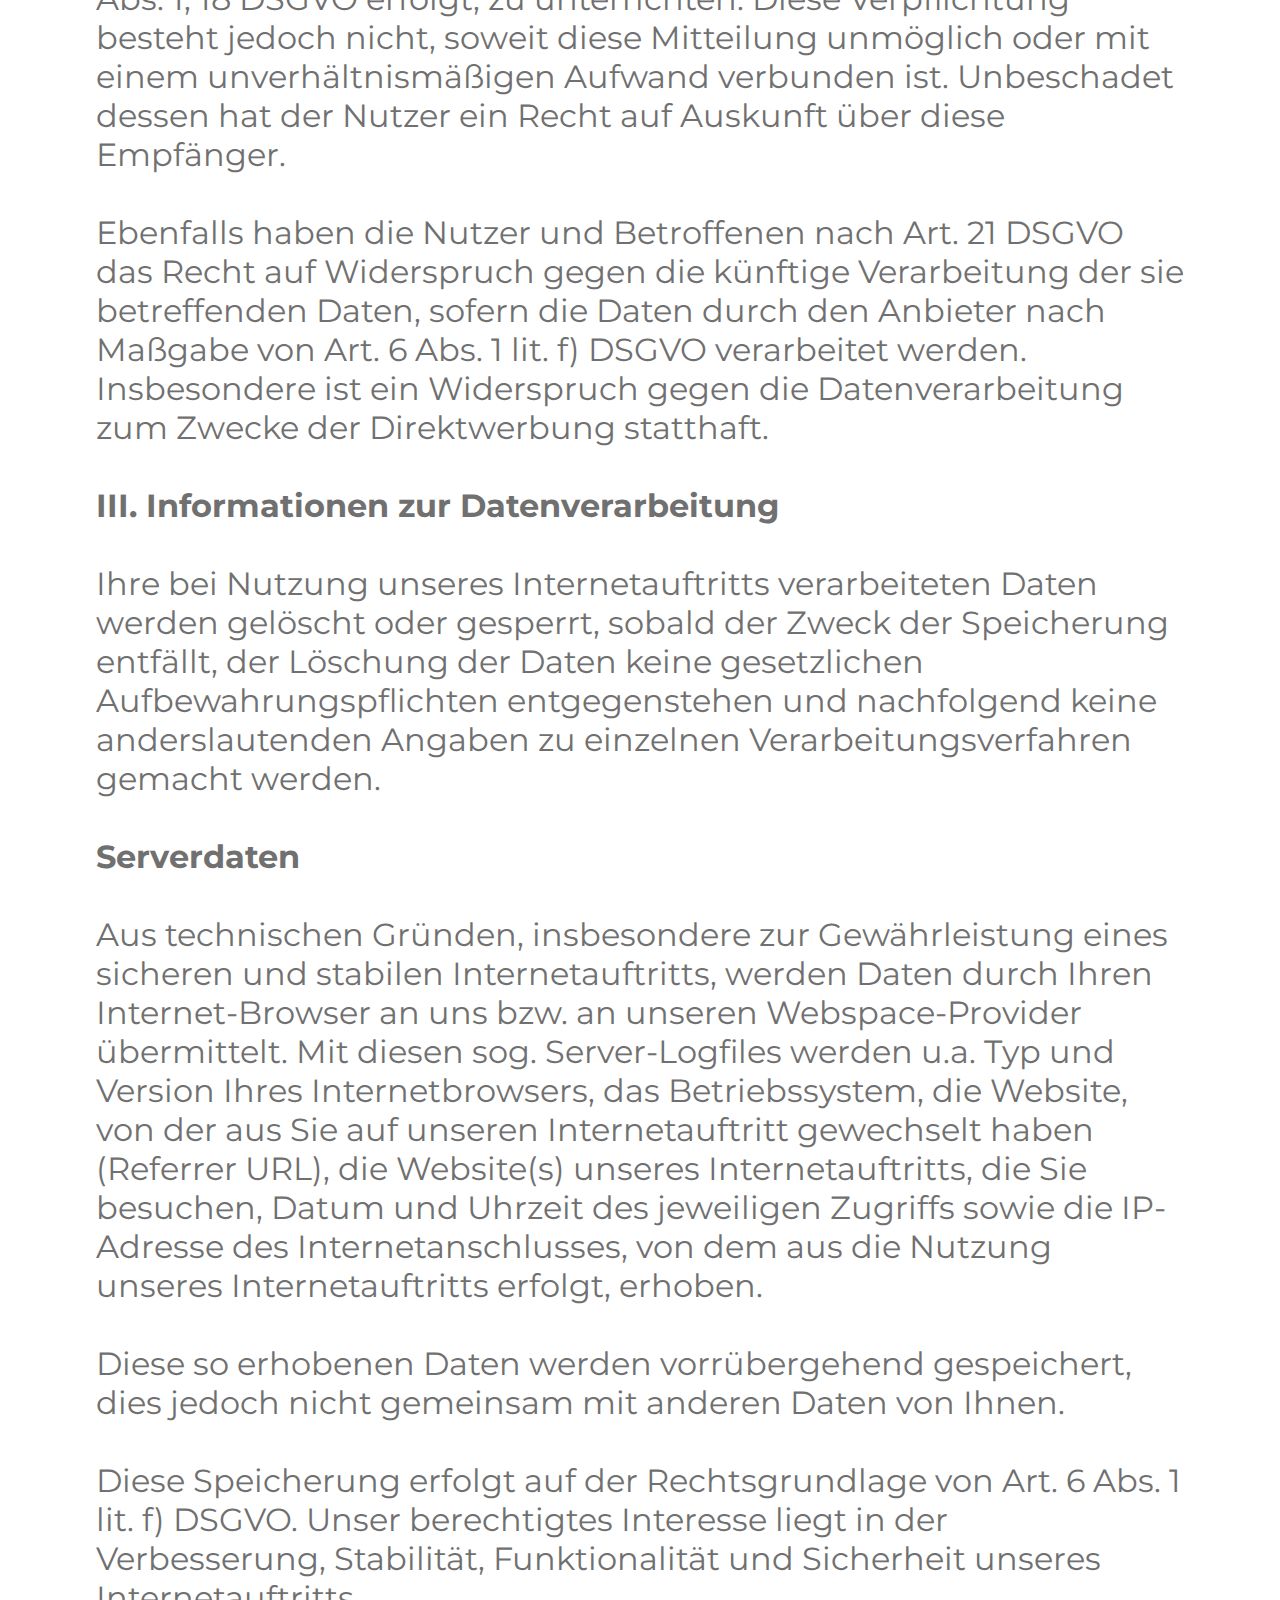
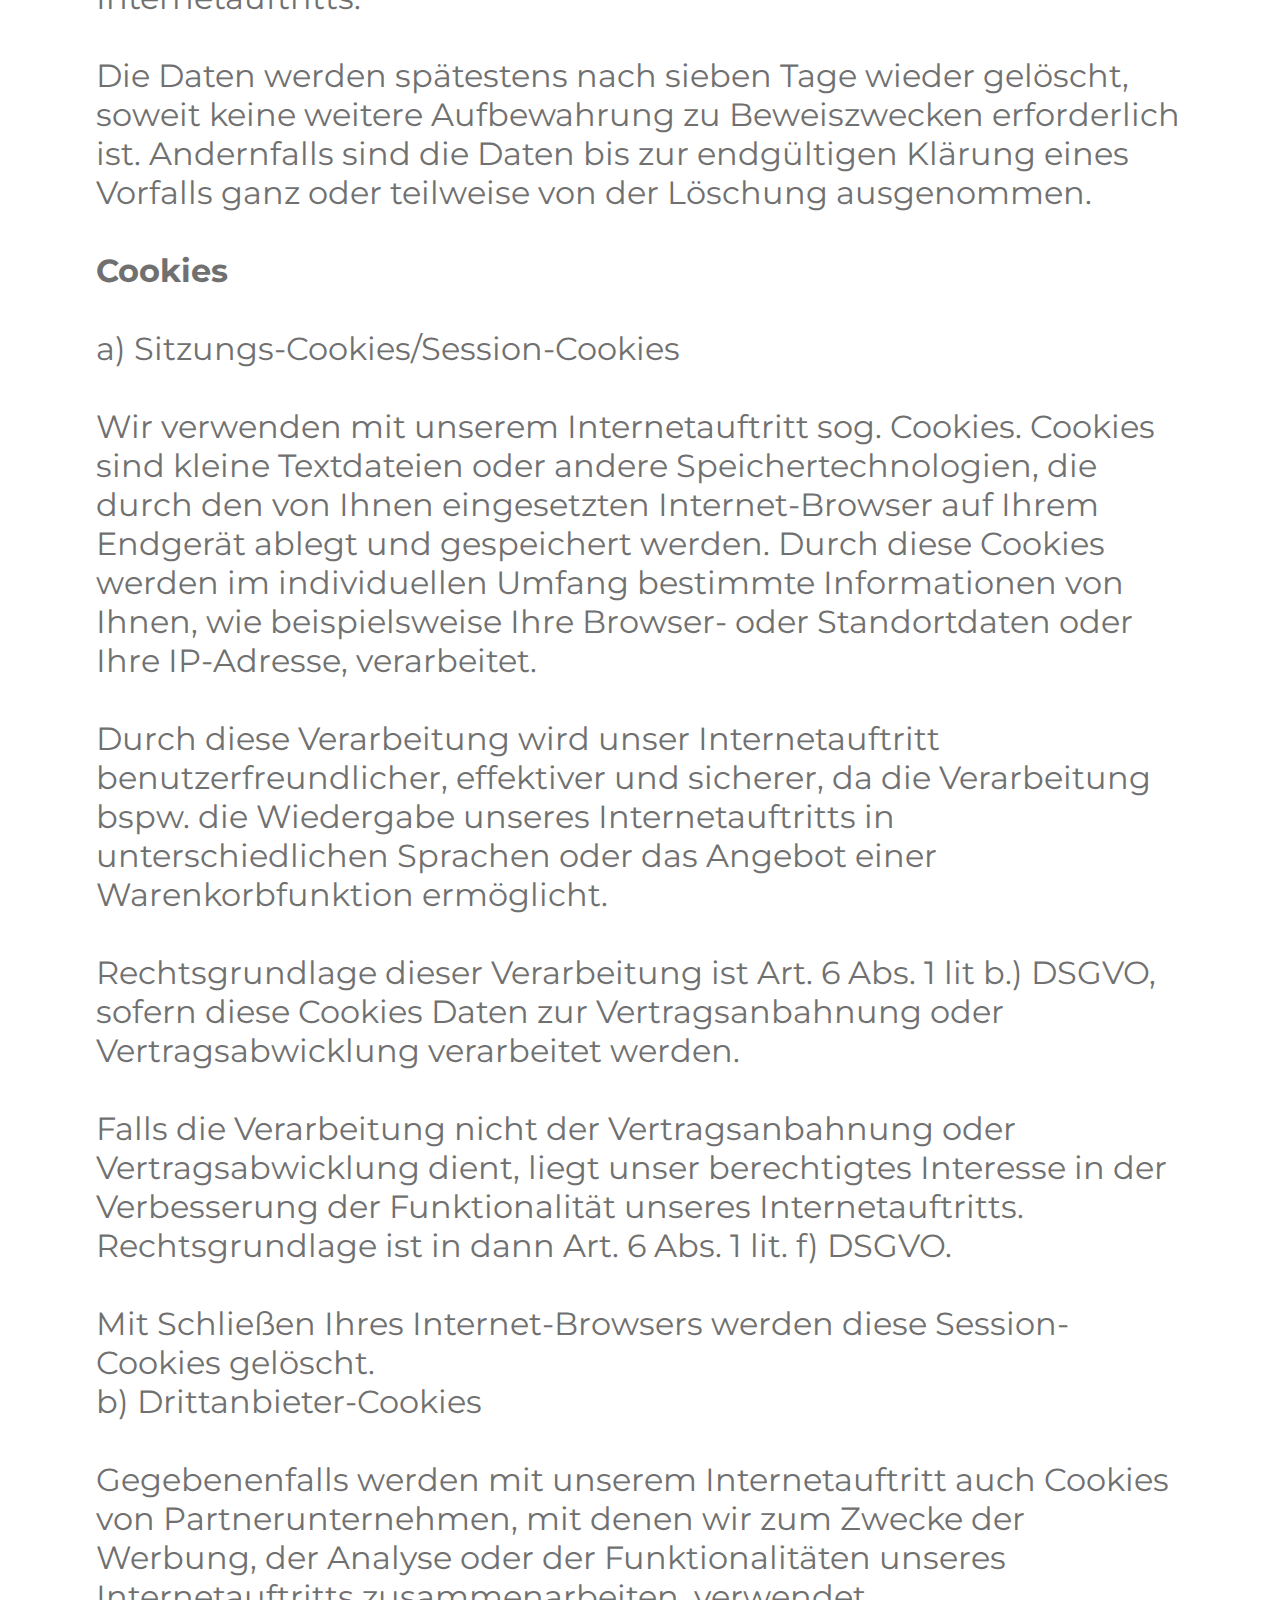
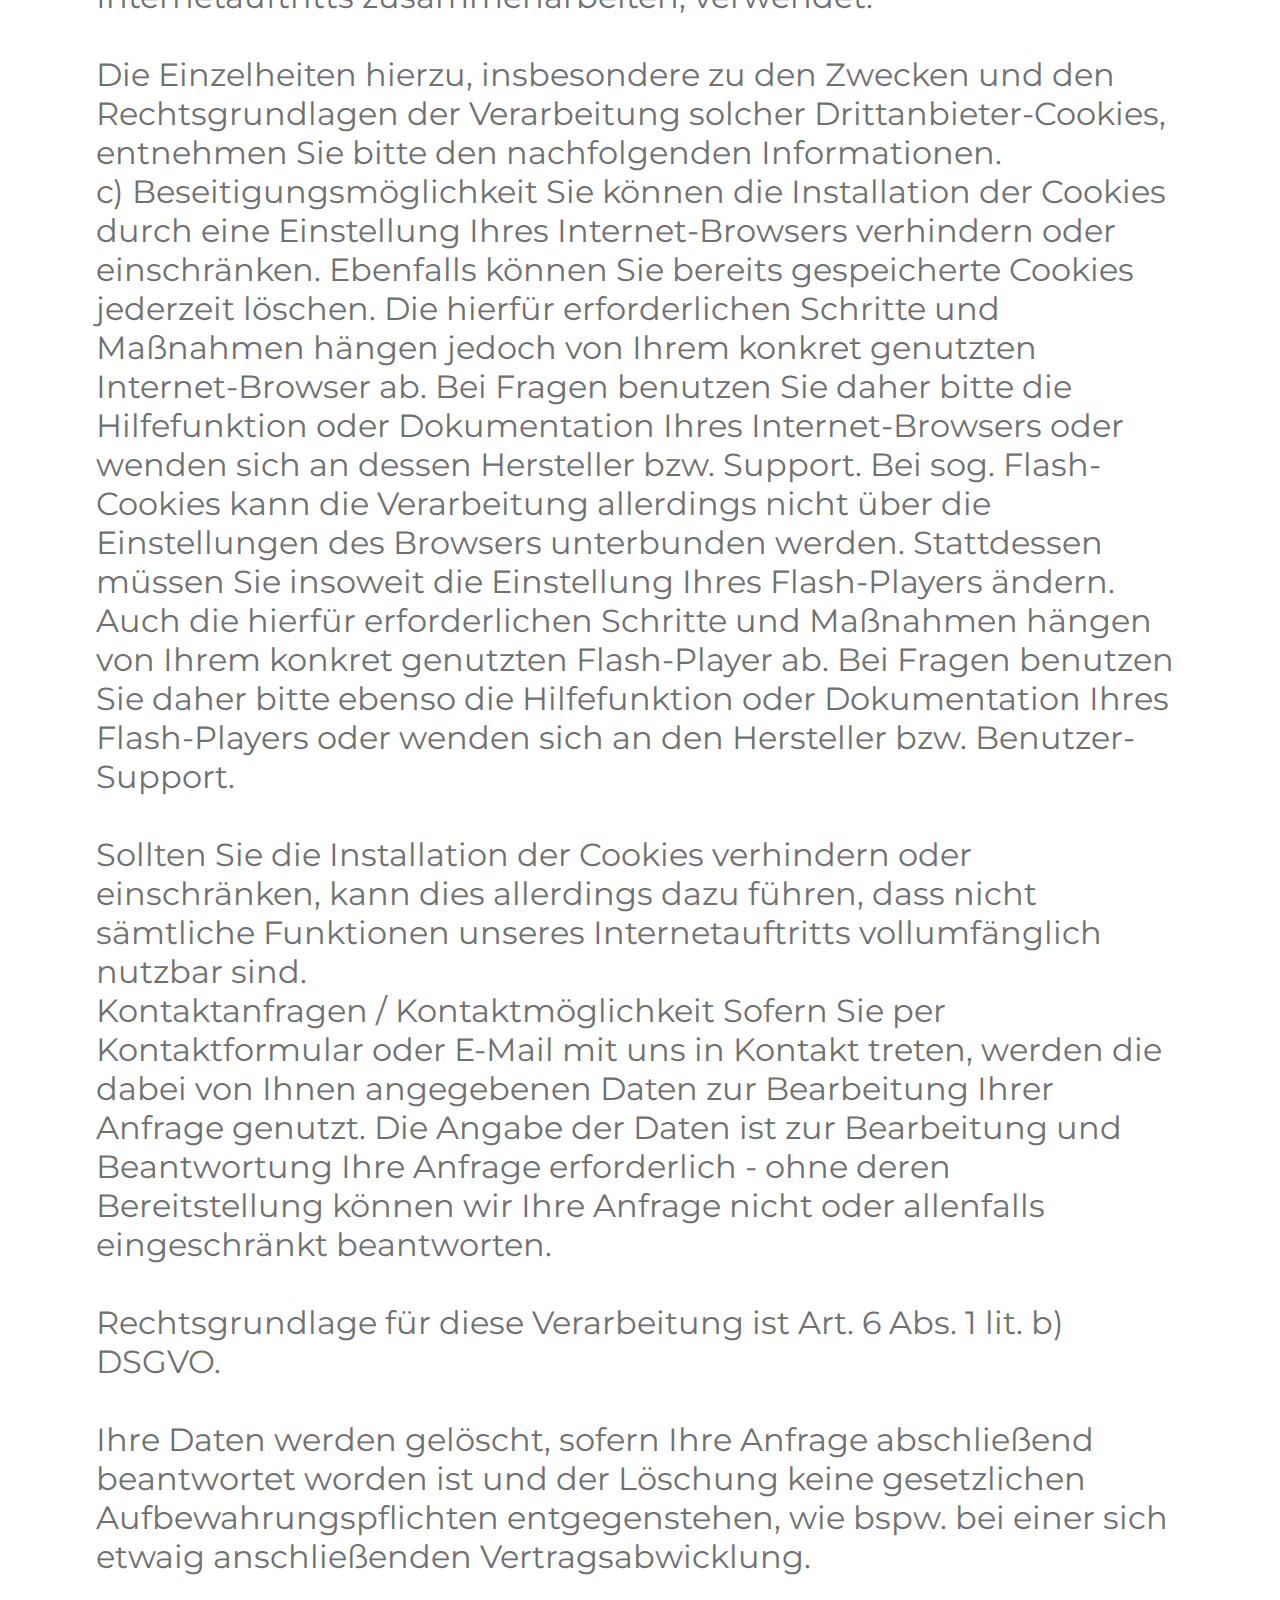
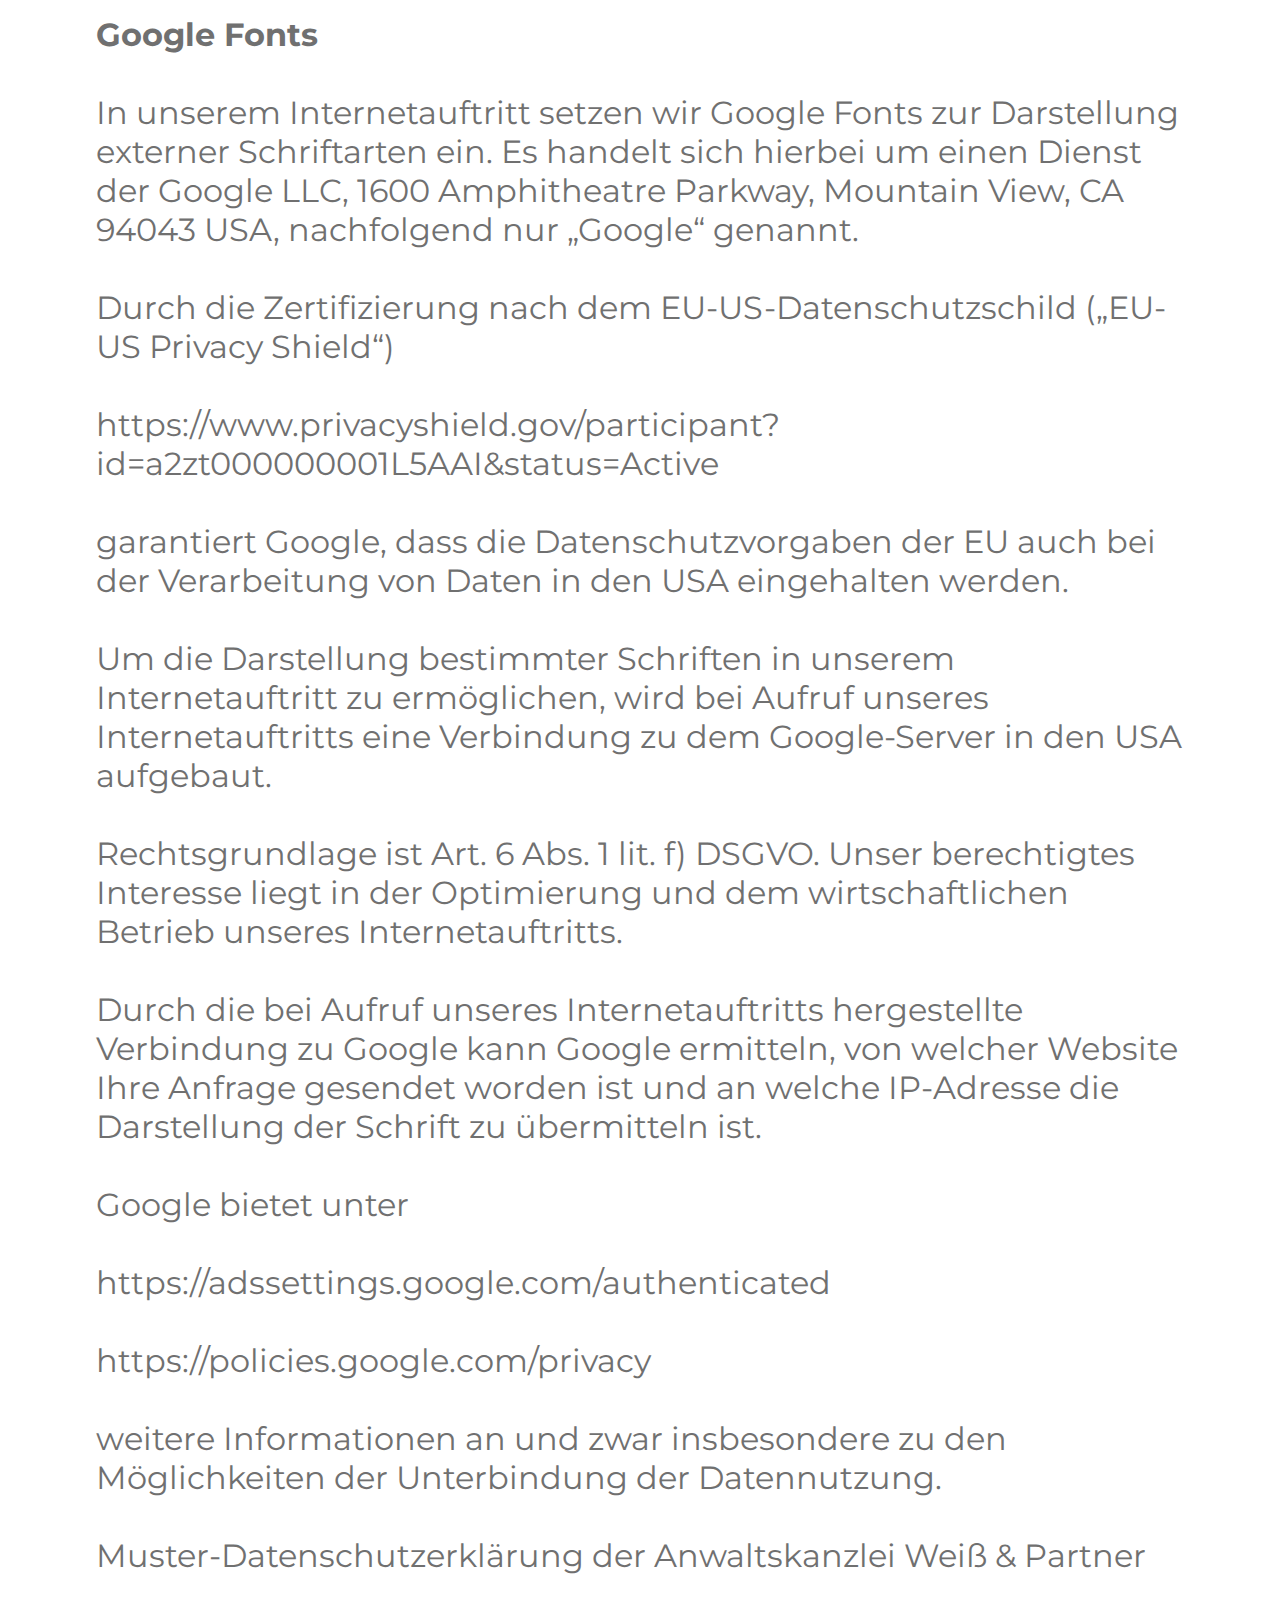
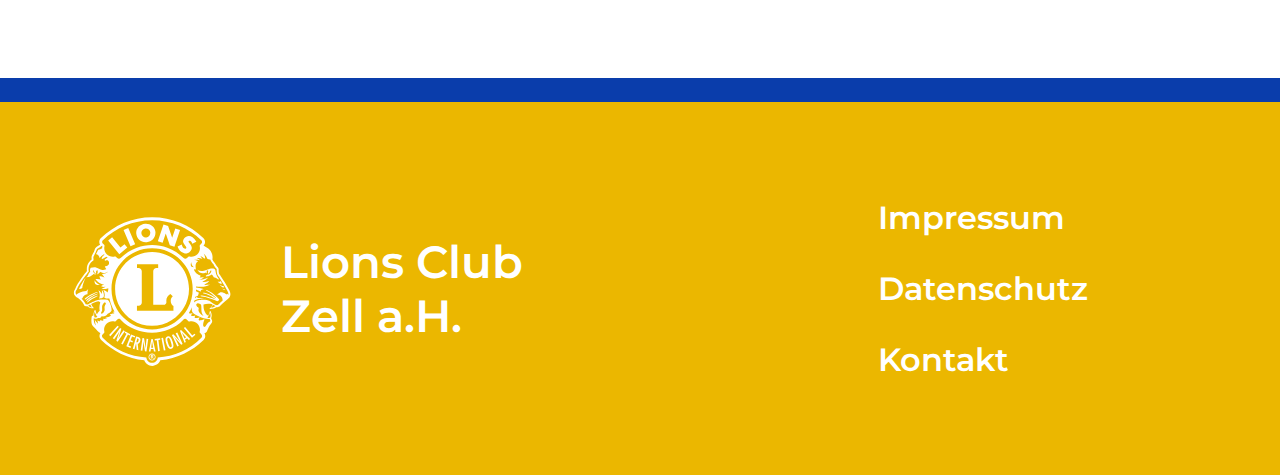
==== commit b1d5c7d7: "Add files via upload" ====
--- a/datenschutz.html
+++ b/datenschutz.html
@@ -9,14 +9,16 @@
     <meta name="robots" content="index"/>
     <meta name="robots" content="follow"/>
     <meta name="author" content="Maik Gebele"/>
+    <link href="/img/favico.svg" rel="icon">
     <link rel="preconnect" href="https://fonts.googleapis.com">
     <link rel="preconnect" href="https://fonts.gstatic.com" crossorigin>
     <link href="https://fonts.googleapis.com/css2?family=Montserrat:ital,wght@0,100;0,200;0,300;0,400;0,500;0,600;0,700;0,800;0,900;1,100;1,200;1,300;1,400;1,500;1,600;1,700;1,800;1,900&display=swap" rel="stylesheet">
-    <title>Lions Club Zell a.H</title>
+    <title>Lions Club Zell a.H - Datenschutz</title>
     <link rel="stylesheet" href="css/style.css">
     <script src="https://ajax.googleapis.com/ajax/libs/jquery/3.6.0/jquery.min.js"></script>
 </head>
 <body>
+    <main>
     <section>
         <header class="bg_nav">
             <nav class="container navigation">
@@ -24,12 +26,12 @@
                 <a class="logo" href="/index.html">
                     <img src="img/lionlogo_2c.svg" alt='Logo "Lionsclub"'>
                 </a>
-                <a onclick="history.back()" class="nav_main first-nav active" id="eins" href="#">Zurück</a>
+                <a class="nav_main first-nav active" id="eins" href="/index.html">Zurück</a>
                 </div>    
             </nav>
         </header>
     <div class="c-mover"></div>
-    <main>
+    
         <div class="content-container">
             <h1 class="content_heading-out">Datenschutz</h1>
             <p class="content_text-out">
@@ -143,6 +145,7 @@
                 Muster-Datenschutzerklärung der Anwaltskanzlei Weiß & Partner<br><br>
             </p>
         </div>
+    </section>
     </main>
     <div class="blauerstrich"></div>
     <footer class="footer-bg">
@@ -155,17 +158,7 @@
             <a class="footer-links" href="#">Datenschutz</a>
             <a class="footer-links" href="/kontakt.html">Kontakt</a>
         </div>
-        <div class="footer-adresse">
-            <p>
-            <span class="adr-bold">Lions Club</span><br>
-            Zell am Harmersbach<br>
-            Kirchstraße 34<br>
-            77736 Zell a.H.
-            </p>
-        </div>
     </footer>
-    </section>
-    </section>
     <script src="js/main.js"></script>
 </body>
 </html>--- a/css/style.css
+++ b/css/style.css
@@ -24,7 +24,6 @@
 }
 img{
   max-width: 100%;
-  background-image: linear-gradient();
 }
 .logo img{
   width: 5.5rem;
@@ -175,12 +174,12 @@
 color: var(--lions-text);
 text-align: center;
 font-size: 2rem;
-margin: 2rem 14rem;
+margin: 2rem 14rem 5rem 14rem;
 }
 .content_text-ueberuns{
 color: var(--lions-text);
 font-size: 2rem;
-margin: 0 4rem 6rem 4rem;
+margin: 0 5rem 6rem 5rem;
 }
 .content-container{
 margin: 0 auto;
@@ -223,7 +222,7 @@
 }
 .artikel-ueberschrift h1{
 color: var(--lions-ueberschrift);
-font-size: 3.2rem;
+font-size: 2.6rem;
 font-weight: 600;
 margin-bottom: 0;
 }
@@ -345,12 +344,12 @@
 align-self: center;
 }
 .footer-links{
-text-align: center;
+text-align: left;
 display: block;
 align-self: center;
 text-decoration: none;
 color: var(--lions-weiß);
-margin:2rem 4rem 2rem 0;
+margin:2rem 12rem 2rem 0;
 font-size: 2rem;
 font-weight: 600;
 transition: 0.25s;
@@ -482,6 +481,36 @@
         transform-origin: left;
 }
 
+.content-container .linksuberuns{
+  text-decoration: none;
+  color: var(--lions-blau);
+  font-weight: 500;
+  position: relative;
+  }
+  .content-container .linksuberuns::after {
+  content: "";
+  position: absolute;
+  left: 0;
+  bottom: -0.25rem;
+  width: 100%;
+  height: 0.2rem;
+  background: currentColor;
+  -webkit-transform: scaleX(0.45);
+          transform: scaleX(0.45);
+  -webkit-transform-origin: left;
+          transform-origin: left;
+  transition: -webkit-transform 400ms ease-in-out;
+  transition: transform 400ms ease-in-out;
+  transition: transform 400ms ease-in-out, -webkit-transform 400ms ease-in-out;
+  }
+  
+  .content-container .linksuberuns:hover::after {
+  -webkit-transform: scaleX(1);
+          transform: scaleX(1);
+  -webkit-transform-origin: left;
+          transform-origin: left;
+  }
+
 /*--------------------------- CSS FÜR UNTERSEITEN ----------------------------*/
 
 .c-mover{
@@ -511,20 +540,34 @@
 .copyright{
 margin-top: 5rem;
 }
-a #kontakt-img{
+a #kontakt-img-1{
 width: 5rem;
 padding: 1rem;
 margin: 1rem;
 }
 
-#kontakt-img{
+#kontakt-img-1{
 transition: 0.8s;
 }
 
-#kontakt-img:hover{
+#kontakt-img-1:hover{
 fill: var(--lions-blau);
 transition: 0.5s;
 }
+a #kontakt-img-2{
+  width: 5rem;
+  padding: 1rem;
+  margin: 1rem;
+  }
+  
+  #kontakt-img-2{
+  transition: 0.8s;
+  }
+  
+  #kontakt-img-2:hover{
+  fill: var(--lions-blau);
+  transition: 0.5s;
+  }
 .spendenkonto{
 background-color: var(--lions-weiß);
 width: 50%;
@@ -560,7 +603,7 @@
 font-family: 'Montserrat', sans-serif;
 font-size: 1.45rem;
 color: var(--lions-text);
-margin-left: 1rem;
+margin-left: 0rem;
 padding: 2rem 2rem 4rem 1rem;
 }
 .content_text-spenden{
@@ -678,10 +721,6 @@
 }
 [id^=modal]:target {
 display: block;
-}
-input[type=checkbox] {
-position: absolute;
-clip: rect(0 0 0 0);
 }
 
 .popup {
@@ -793,15 +832,16 @@
 }
 .sl-container{
   margin: 8rem 8rem;
+  padding-top: 9%;
 }
 .sl-title{
-  font-size: 2.2rem;
+  font-size: 3.2rem;
   font-family: 'Montserrat', sans-serif;
   font-weight: 600;
   color: var(--lions-gelb);
 }
 .sl-text{
-  font-size: 1.4rem;
+  font-size: 1.7rem;
   font-family: 'Montserrat', sans-serif;
   font-weight: 500;
 
@@ -1032,6 +1072,14 @@
   }
 
   /*überschrift-text*/
+  .artikel-ueberschrift h1{
+    font-size: 2rem;
+    margin-left: 0.2rem;
+  }
+  .artikel-ueberschrift h2{
+    font-size: 1.6rem;
+    margin-left: 0.2rem;
+  }
   .content-container p{
     font-size:1.2rem;
   }
@@ -1147,6 +1195,7 @@
   .logo img{
     margin: 0;
     padding: 0;
+    margin-left: 1.5rem;
   }
 
   /*Navigation*/
@@ -1295,12 +1344,14 @@
     margin: 1rem 1rem 3rem 1rem;
     }
     .footer-links{
+      text-align: center;
       margin:2rem 6rem;
       font-size: 1.45rem;
       padding: 0.5rem;
       border: solid 0.15rem var(--lions-weiß);
       border-radius: 0.5rem;
     }
+
     .footer-links:active{
       background-color: var(--lions-blau);
       border: solid 0.15rem var(--lions-blau);
@@ -1334,10 +1385,10 @@
 
   /*überschrift-text*/
   .overlay h1{
-    font-size:  clamp( 1.5rem 50% 3rem)
+    font-size: 1.5rem;
   }
   .overlay h2{
-    font-size:  clamp( 1rem 50% 2.5rem)
+    font-size: 1rem;
   }
 
   .content_text-ueberuns{
@@ -1413,6 +1464,16 @@
      margin-left: 4rem;
     }
       
+    a #kontakt-img-1{
+      width: 2.2rem;
+      padding: 0rem;
+      margin: 0 0 0 2rem;
+      }
+      a #kontakt-img-2{
+      width: 2.2rem;
+      padding: 0rem;
+      margin: 0 0 0 2rem;
+      }
 
   /* Karten-überregional*/
   .urh-container{
@@ -1430,6 +1491,16 @@
     -webkit-transform-origin: left;
             transform-origin: left;
     }
+    .popup .artikel-bild{
+      margin-top: 0.8rem;
+    }
+      .popup__close:active {
+      background-color: var(--lions-blau);
+      color: var(--lions-weiß);
+      }
+    .nomorecontent{
+      font-size: 1.1rem;
+    }
     /* slider */
     .sl-title{
       font-size: 2rem;
@@ -1441,6 +1512,11 @@
   
     .sl-a{
       font-size: 1rem;
+    }
+    .sl-container{
+      margin: 8rem 8rem;
+      margin-top: 15rem;
+      padding-top: 0;
     }
     .bild1{
       background-image: url("#");
@@ -1499,6 +1575,9 @@
   /* HEADER/FOOTER/ELEMENTE */
 
   /*Navigation*/
+  .logo img{
+    margin-left: 1rem;
+  }
 
   /*Elemente*/
 
@@ -1623,7 +1702,7 @@
   /* slider */
   .sl-title{
     font-size: 1.2rem;
-    text-align: center;
+    text-align: left;
   }
 
   .sl-text p{
@@ -1652,6 +1731,11 @@
     background-image: url("#");
     background-size: cover;
     background-color: var(--lions-blau);
+    }
+    .sl-container{
+      margin: 8rem 8rem;
+      margin-top: 8rem;
+      padding-top: 0;
     }
 
   /* Karten-überregional*/
@@ -1709,6 +1793,16 @@
     .mitglied p, .mitglied-weiss p{
     font-size: 0.8rem;
     }
+    .spendenkonto h2{
+      font-size: 1.3rem;
+      }
+      .inhalt-spenden{
+        margin: 1rem 0.5rem;
+        text-align: center;
+        }
+        .inhalt-spenden p{
+          text-align: left;
+          }
 }
 
 
